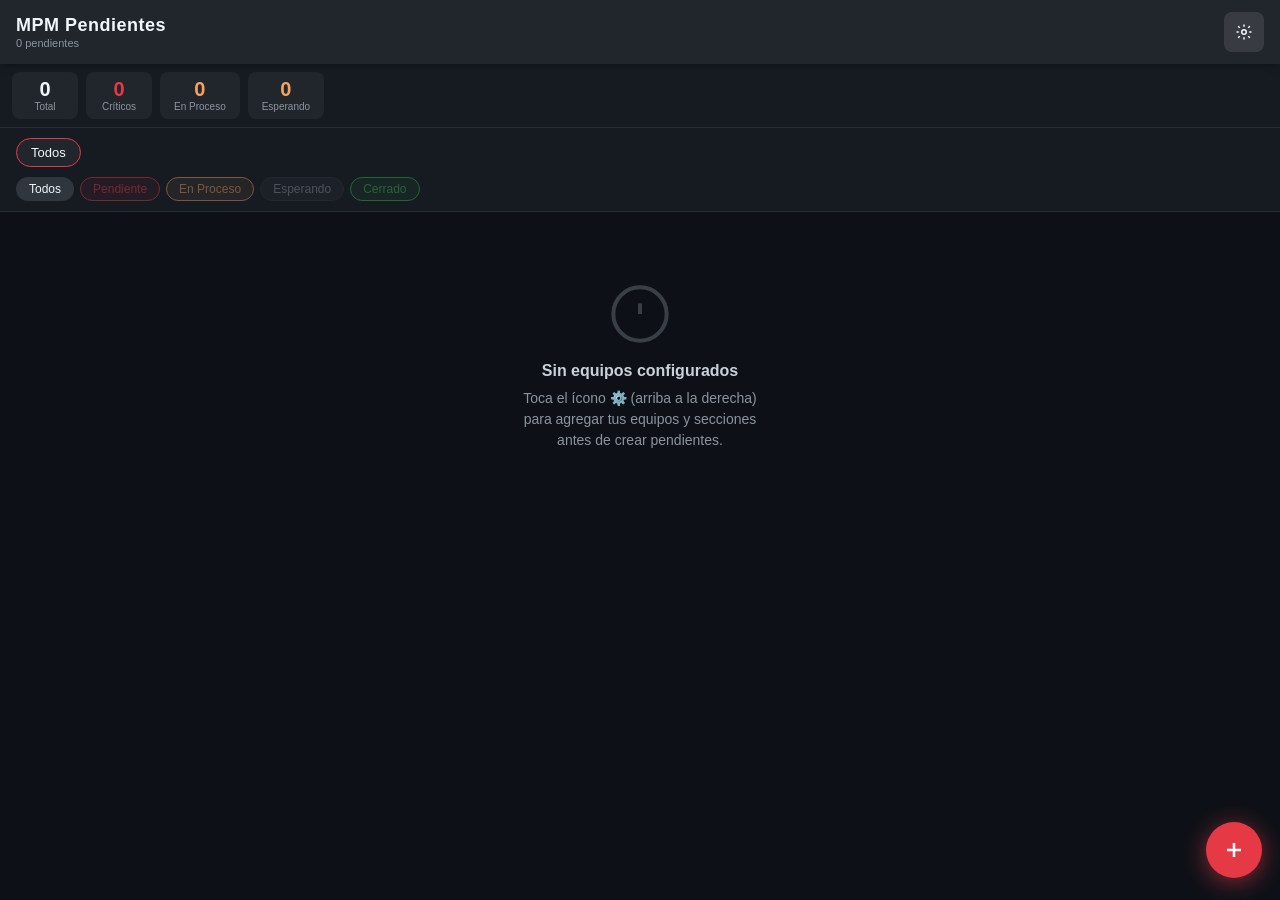
==== index.html @ 2046305e "Add files via upload" ====
<!DOCTYPE html>
<html lang="es">
<head>
<meta charset="UTF-8">
<meta name="viewport" content="width=device-width, initial-scale=1.0, viewport-fit=cover">
<meta name="theme-color" content="#E63946">
<meta name="apple-mobile-web-app-capable" content="yes">
<meta name="apple-mobile-web-app-status-bar-style" content="black-translucent">
<meta name="apple-mobile-web-app-title" content="MPM">
<title>MPM — Pendientes</title>
<link rel="manifest" href="manifest.json">
<link rel="apple-touch-icon" href="icon-192.svg">
<style>
*,*::before,*::after{box-sizing:border-box;margin:0;padding:0}
:root{
  --bg:#0D1117;--surf:#161B22;--surf2:#21262D;
  --navy:#21262D;--navy2:#30363D;
  --red:#E63946;--red2:#FF6B6B;
  --text:#F0F6FC;--text2:#C9D1D9;--muted:#8B949E;
  --border:rgba(255,255,255,.08);--shadow:0 4px 20px rgba(0,0,0,.6);
  --c-crit:#E63946;--c-med:#F4A261;--c-bajo:#00B4D8;
  --s-pend:#E63946;--s-proc:#F4A261;--s-esp:#8B949E;--s-cerr:#3FB950;
  --r:12px;--rs:8px;--tr:.2s ease;
  --sab:env(safe-area-inset-bottom,0px);
  --sat:env(safe-area-inset-top,0px);
}
html,body{height:100%;font-family:-apple-system,BlinkMacSystemFont,'Segoe UI',sans-serif;background:var(--bg);color:var(--text);overflow:hidden}
#app{height:100vh;height:100dvh;display:flex;flex-direction:column;overflow:hidden}

/* HEADER */
.hdr{background:var(--navy);padding:12px 16px;padding-top:calc(12px + var(--sat));display:flex;align-items:center;gap:12px;z-index:10;box-shadow:0 2px 8px rgba(0,0,0,.3)}
.hdr-title{flex:1;min-width:0}
.hdr-title h1{font-size:18px;font-weight:700;letter-spacing:.5px}
.hdr-title .sub{font-size:11px;color:var(--muted);margin-top:1px;white-space:nowrap;overflow:hidden;text-overflow:ellipsis}
.ibtn{width:40px;height:40px;border:none;background:rgba(255,255,255,.1);color:var(--text);border-radius:var(--rs);display:flex;align-items:center;justify-content:center;cursor:pointer;transition:background var(--tr);flex-shrink:0}
.ibtn:active{background:rgba(255,255,255,.2)}

/* STATS */
.stats{display:flex;gap:8px;padding:8px 12px;overflow-x:auto;scrollbar-width:none;background:var(--surf);border-bottom:1px solid var(--border)}
.stats::-webkit-scrollbar{display:none}
.stat{flex-shrink:0;background:var(--surf2);border-radius:var(--rs);padding:7px 14px;text-align:center;min-width:66px}
.stat-n{font-size:20px;font-weight:700;line-height:1}
.stat-l{font-size:10px;color:var(--muted);margin-top:2px;white-space:nowrap}
.stat.crit .stat-n{color:var(--c-crit)}
.stat.proc .stat-n{color:var(--s-proc)}
.stat.med .stat-n{color:var(--c-med)}
.stat.venc .stat-n{color:var(--red2)}

/* FILTERS */
.fbar{background:var(--surf);border-bottom:1px solid var(--border)}
.fscroll{display:flex;gap:8px;padding:10px 16px;overflow-x:auto;scrollbar-width:none;-webkit-overflow-scrolling:touch}
.fscroll::-webkit-scrollbar{display:none}
.chip{flex-shrink:0;padding:6px 14px;border-radius:20px;font-size:13px;font-weight:500;border:1.5px solid var(--border);background:transparent;color:var(--text2);cursor:pointer;transition:all var(--tr);white-space:nowrap}
.chip.on{background:var(--navy);border-color:var(--red);color:var(--text)}
.sfilters{display:flex;padding:0 16px 10px;gap:6px;overflow-x:auto;scrollbar-width:none}
.sfilters::-webkit-scrollbar{display:none}
.schip{flex-shrink:0;padding:4px 12px;border-radius:20px;font-size:12px;font-weight:500;cursor:pointer;border:1.5px solid transparent;opacity:.45;transition:opacity var(--tr)}
.schip.on{opacity:1}
.schip[data-v="todos"]{background:var(--navy2);color:var(--text);border-color:transparent}
.schip[data-v="pendiente"]{background:rgba(230,57,70,.15);color:#E63946;border-color:#E63946}
.schip[data-v="en_proceso"]{background:rgba(244,162,97,.15);color:#F4A261;border-color:#F4A261}
.schip[data-v="esperando"]{background:rgba(139,148,158,.12);color:#8B949E;border-color:#30363D}
.schip[data-v="cerrado"]{background:rgba(63,185,80,.15);color:#3FB950;border-color:#3FB950}

/* CONTENT */
.content{flex:1;overflow-y:auto;-webkit-overflow-scrolling:touch;padding:10px 0 80px}
.empty{display:flex;flex-direction:column;align-items:center;justify-content:center;padding:60px 32px;text-align:center;color:var(--muted)}
.empty svg{margin-bottom:16px;opacity:.35}
.empty h3{font-size:16px;margin-bottom:8px;color:var(--text2)}
.empty p{font-size:14px;line-height:1.5}

/* GROUPS */
.eq-grp{margin:0 10px 10px}
.eq-hdr{display:flex;align-items:center;gap:10px;padding:10px 14px;background:var(--navy);border-radius:var(--r) var(--r) 0 0;cursor:pointer;user-select:none}
.eq-hdr h2{flex:1;font-size:13px;font-weight:700;letter-spacing:1px;text-transform:uppercase}
.eq-badge{background:var(--red);color:#fff;font-size:11px;font-weight:700;padding:2px 8px;border-radius:20px;min-width:22px;text-align:center}
.chevron{transition:transform var(--tr);color:var(--muted);flex-shrink:0}
.eq-grp.col .chevron{transform:rotate(-90deg)}
.eq-grp.col .sec-grp{display:none}

.sec-grp{border-left:3px solid var(--red)}
.sec-hdr{display:flex;align-items:center;gap:8px;padding:7px 14px;background:var(--surf2);font-size:12px;font-weight:600;color:var(--text2);letter-spacing:.5px;border-bottom:1px solid var(--border)}
.sec-cnt{background:rgba(255,255,255,.1);border-radius:10px;padding:1px 7px;font-size:11px;margin-left:auto}

/* CARDS */
.pcard{display:flex;align-items:stretch;background:var(--surf);border-bottom:1px solid var(--border);cursor:pointer;transition:background var(--tr);min-height:68px}
.pcard:last-child{border-radius:0 0 var(--r) var(--r);border-bottom:none}
.pcard:active{background:var(--surf2)}
.pbar{width:4px;flex-shrink:0}
.pbar.critico{background:var(--c-crit)}
.pbar.medio{background:var(--c-med)}
.pbar.bajo{background:var(--c-bajo)}
.cbody{flex:1;padding:11px 14px;min-width:0}
.ctop{display:flex;align-items:flex-start;gap:8px;margin-bottom:5px}
.cdesc{flex:1;font-size:14px;font-weight:500;line-height:1.3;color:var(--text)}
.cdesc.done{text-decoration:line-through;opacity:.45}
.sdot{width:8px;height:8px;border-radius:50%;flex-shrink:0;margin-top:4px}
.sdot.pendiente{background:var(--s-pend)}
.sdot.en_proceso{background:var(--s-proc)}
.sdot.esperando{background:var(--s-esp)}
.sdot.cerrado{background:var(--s-cerr)}
.cmeta{display:flex;align-items:center;gap:10px;flex-wrap:wrap}
.mi{display:flex;align-items:center;gap:3px;font-size:11px;color:var(--muted)}
.pbadge{font-size:10px;font-weight:700;padding:2px 7px;border-radius:4px;text-transform:uppercase;letter-spacing:.5px}
.pbadge.critico{background:#E63946;color:#F0F6FC}
.pbadge.medio{background:#F4A261;color:#161B22}
.pbadge.bajo{background:#00B4D8;color:#161B22}
.ov{color:var(--c-crit)!important;font-weight:600}

/* FAB */
.fab{position:fixed;bottom:calc(22px + var(--sab));right:18px;width:56px;height:56px;border-radius:50%;background:#E63946;color:#fff;border:none;display:flex;align-items:center;justify-content:center;cursor:pointer;box-shadow:0 4px 24px rgba(230,57,70,.6);transition:transform var(--tr);z-index:20}
.fab:active{transform:scale(.9)}

/* OVERLAYS */
.ov-wrap{position:fixed;inset:0;z-index:100;pointer-events:none;opacity:0;transition:opacity var(--tr)}
.ov-wrap.open{pointer-events:auto;opacity:1}
.ov-bg{position:absolute;inset:0;background:rgba(0,0,0,.6);backdrop-filter:blur(2px)}

/* BOTTOM SHEET */
.bsheet{position:absolute;bottom:0;left:0;right:0;background:var(--surf);border-radius:var(--r) var(--r) 0 0;max-height:93vh;display:flex;flex-direction:column;transform:translateY(100%);transition:transform .3s cubic-bezier(.34,1.2,.64,1)}
.ov-wrap.open .bsheet{transform:translateY(0)}
.shandle{width:36px;height:4px;background:rgba(255,255,255,.18);border-radius:2px;margin:10px auto 4px;flex-shrink:0}
.shdr{display:flex;align-items:center;padding:10px 16px;border-bottom:1px solid var(--border);flex-shrink:0}
.stitle{flex:1;font-size:16px;font-weight:700}
.sbody{flex:1;overflow-y:auto;padding:16px;padding-bottom:calc(16px + var(--sab))}

/* FULL-SCREEN PANEL */
.fspanel{position:absolute;inset:0;background:var(--bg);transform:translateX(100%);transition:transform .3s ease;display:flex;flex-direction:column;overflow:hidden}
.ov-wrap.open .fspanel{transform:translateX(0)}
.phdr{background:var(--navy);padding:12px 16px;padding-top:calc(12px + var(--sat));display:flex;align-items:center;gap:12px;flex-shrink:0}
.phdr-title{flex:1;font-size:16px;font-weight:700}
.pcontent{flex:1;overflow-y:auto;-webkit-overflow-scrolling:touch;padding:16px;padding-bottom:calc(24px + var(--sab))}

/* FORM */
.fg{margin-bottom:16px}
label{display:block;font-size:11px;font-weight:700;color:var(--muted);text-transform:uppercase;letter-spacing:.6px;margin-bottom:6px}
input[type=text],input[type=date],textarea,select{width:100%;background:var(--surf2);border:1.5px solid var(--border);color:var(--text);padding:12px 14px;border-radius:var(--rs);font-size:15px;font-family:inherit;transition:border-color var(--tr);-webkit-appearance:none;appearance:none}
input:focus,textarea:focus,select:focus{outline:none;border-color:var(--red)}
textarea{resize:none;min-height:76px;line-height:1.5}
select option{background:var(--surf2)}
input[type=date]::-webkit-calendar-picker-indicator{filter:invert(1);opacity:.4}
.selrow{display:flex;gap:7px;flex-wrap:wrap}
.sopt{flex:1;min-width:70px;padding:9px 4px;text-align:center;border-radius:var(--rs);font-size:11px;font-weight:700;cursor:pointer;border:1.5px solid var(--border);transition:all var(--tr);background:transparent;color:var(--muted);text-transform:uppercase;letter-spacing:.3px}
.sopt.on[data-v="critico"]{background:rgba(230,57,70,.2);border-color:#E63946;color:#E63946}
.sopt.on[data-v="medio"]{background:rgba(244,162,97,.2);border-color:#F4A261;color:#F4A261}
.sopt.on[data-v="bajo"]{background:rgba(0,180,216,.2);border-color:#00B4D8;color:#00B4D8}
.sopt.on[data-v="pendiente"]{background:rgba(230,57,70,.2);border-color:#E63946;color:#E63946}
.sopt.on[data-v="en_proceso"]{background:rgba(244,162,97,.2);border-color:#F4A261;color:#F4A261}
.sopt.on[data-v="esperando"]{background:rgba(139,148,158,.15);border-color:#8B949E;color:#8B949E}
.sopt.on[data-v="cerrado"]{background:rgba(63,185,80,.2);border-color:#3FB950;color:#3FB950}
.btn{display:block;width:100%;padding:14px;border-radius:var(--rs);border:none;font-size:15px;font-weight:700;cursor:pointer;transition:opacity var(--tr);font-family:inherit}
.btn:active{opacity:.8}
.btn-p{background:var(--red);color:#fff;margin-top:4px}
.btn-s{background:var(--surf2);color:var(--text2);margin-top:8px}
.btn-d{background:rgba(230,57,70,.15);color:#E63946;margin-top:8px;border:1px solid rgba(230,57,70,.3)}
.divider{height:1px;background:var(--border);margin:16px 0}
/* COMBO */
.combo-wrap{position:relative}
.combo-drop{position:absolute;top:calc(100% - 2px);left:0;right:0;background:var(--surf2);border:1.5px solid var(--red);border-top:none;border-radius:0 0 var(--rs) var(--rs);max-height:200px;overflow-y:auto;z-index:300;display:none;box-shadow:0 8px 24px rgba(0,0,0,.5)}
.combo-drop.open{display:block}
.citem{padding:13px 14px;font-size:14px;cursor:pointer;border-bottom:1px solid var(--border);color:var(--text);display:flex;align-items:center;gap:8px}
.citem:last-child{border-bottom:none}
.citem.sel{background:rgba(230,57,70,.12)}
.citem.new-item{color:var(--red);font-weight:600}
.citem:active{background:var(--navy2)}
input.drop-open{border-radius:var(--rs) var(--rs) 0 0!important;border-color:var(--red)!important;border-bottom-color:transparent!important}

/* DETAIL */
.dtitle{font-size:18px;font-weight:700;line-height:1.3;margin-bottom:12px}
.dbadges{display:flex;flex-wrap:wrap;gap:8px;margin-bottom:20px}
.badge{padding:5px 13px;border-radius:20px;font-size:12px;font-weight:600}
.dsec{margin-bottom:20px}
.dsec h3{font-size:11px;font-weight:700;color:var(--muted);text-transform:uppercase;letter-spacing:1px;margin-bottom:8px;padding-bottom:6px;border-bottom:1px solid var(--border)}
.drow{display:flex;align-items:flex-start;gap:12px;padding:8px 0;border-bottom:1px solid var(--border)}
.drow:last-child{border-bottom:none}
.drl{font-size:12px;color:var(--muted);width:90px;flex-shrink:0;padding-top:1px}
.drv{font-size:14px;color:var(--text);flex:1}
.notes{font-size:14px;color:var(--text2);line-height:1.6;background:var(--surf2);padding:12px;border-radius:var(--rs);white-space:pre-wrap;word-break:break-word}
.dbtn-row{display:flex;gap:8px;margin-top:8px}
.dbtn-row .btn{margin:0}

/* SETTINGS */
.ssec{margin-bottom:24px}
.ssec h3{font-size:11px;font-weight:700;color:var(--muted);text-transform:uppercase;letter-spacing:1px;margin-bottom:10px}
.eitem{display:flex;align-items:center;gap:10px;padding:10px 12px;background:var(--surf);border-radius:var(--rs);margin-bottom:6px}
.eitem-name{flex:1;font-size:14px}
.eitem-cnt{font-size:11px;color:var(--muted)}
.xbtn{width:28px;height:28px;border:none;border-radius:6px;display:flex;align-items:center;justify-content:center;cursor:pointer;background:rgba(255,255,255,.07);color:var(--text2);flex-shrink:0}
.xbtn.del{background:rgba(230,57,70,.15);color:#E63946}
.xbtn:active{opacity:.7}
.sec-list{margin-left:14px;padding-left:12px;border-left:2px solid var(--border);margin-top:4px;margin-bottom:8px}
.iadd{display:flex;gap:8px;margin-top:6px}
.iadd input{flex:1;padding:9px 12px;font-size:14px;border-radius:var(--rs);background:var(--surf2);border:1.5px solid var(--border);color:var(--text);font-family:inherit}
.iadd input:focus{outline:none;border-color:var(--red)}
.iadd button{padding:9px 14px;background:var(--red);color:#fff;border:none;border-radius:var(--rs);font-size:14px;font-weight:700;cursor:pointer;white-space:nowrap;font-family:inherit}
.iadd button:active{opacity:.8}
.eq-block{background:var(--surf);border-radius:var(--rs);padding:12px;margin-bottom:8px}
.eq-block-hdr{display:flex;align-items:center;gap:8px}
.eq-block-name{flex:1;font-size:15px;font-weight:700}

/* TOAST */
.toast{position:fixed;bottom:calc(78px + var(--sab));left:50%;transform:translateX(-50%) translateY(12px);background:var(--navy2);color:var(--text);padding:10px 20px;border-radius:20px;font-size:13px;font-weight:500;box-shadow:var(--shadow);opacity:0;transition:all .25s ease;pointer-events:none;white-space:nowrap;z-index:999}
.toast.show{opacity:1;transform:translateX(-50%) translateY(0)}
</style>
</head>
<body>
<div id="app">
  <div class="hdr">
    <div class="hdr-title">
      <h1>MPM Pendientes</h1>
      <div class="sub" id="subtitle">Cargando...</div>
    </div>
    <button class="ibtn" id="btn-settings" title="Equipos y secciones">
      <svg width="18" height="18" viewBox="0 0 24 24" fill="none" stroke="currentColor" stroke-width="2"><circle cx="12" cy="12" r="3"/><path d="M12 2v3M12 19v3M4.22 4.22l2.12 2.12M17.66 17.66l2.12 2.12M2 12h3M19 12h3M4.22 19.78l2.12-2.12M17.66 6.34l2.12-2.12"/></svg>
    </button>
  </div>

  <div class="stats" id="stats"></div>

  <div class="fbar">
    <div class="fscroll" id="eq-filters"></div>
    <div class="sfilters" id="st-filters"></div>
  </div>

  <div class="content" id="content"></div>

  <button class="fab" id="btn-add">
    <svg width="24" height="24" viewBox="0 0 24 24" fill="none" stroke="currentColor" stroke-width="2.5"><line x1="12" y1="5" x2="12" y2="19"/><line x1="5" y1="12" x2="19" y2="12"/></svg>
  </button>
</div>

<!-- FORM OVERLAY -->
<div class="ov-wrap" id="form-ov">
  <div class="ov-bg" id="form-bg"></div>
  <div class="bsheet">
    <div class="shandle"></div>
    <div class="shdr">
      <span class="stitle" id="form-title">Nuevo Pendiente</span>
      <button class="ibtn" id="form-close">
        <svg width="18" height="18" viewBox="0 0 24 24" fill="none" stroke="currentColor" stroke-width="2"><line x1="18" y1="6" x2="6" y2="18"/><line x1="6" y1="6" x2="18" y2="18"/></svg>
      </button>
    </div>
    <div class="sbody">
      <form id="pform" autocomplete="off">
        <div class="fg">
          <label>Descripción *</label>
          <textarea id="f-desc" rows="3" placeholder="Describe el pendiente de mantenimiento..." required></textarea>
        </div>
        <div class="fg">
          <label>Equipo *</label>
          <div class="combo-wrap">
            <input type="text" id="f-eq" placeholder="Escribe o selecciona equipo..." autocomplete="off">
            <div class="combo-drop" id="drop-eq"></div>
          </div>
        </div>
        <div class="fg">
          <label>Sección / Módulo</label>
          <div class="combo-wrap">
            <input type="text" id="f-sec" placeholder="Escribe o selecciona sección...">
            <div class="combo-drop" id="drop-sec"></div>
          </div>
        </div>
        <div class="fg">
          <label>Prioridad</label>
          <div class="selrow" id="sel-prio">
            <div class="sopt on" data-f="prio" data-v="critico">⛔ Crítico</div>
            <div class="sopt" data-f="prio" data-v="medio">⚠️ Medio</div>
            <div class="sopt" data-f="prio" data-v="bajo">✅ Bajo</div>
          </div>
        </div>
        <div class="fg">
          <label>Estatus</label>
          <div class="selrow" id="sel-est">
            <div class="sopt on" data-f="est" data-v="pendiente">Pendiente</div>
            <div class="sopt" data-f="est" data-v="en_proceso">En Proceso</div>
            <div class="sopt" data-f="est" data-v="esperando">Esperando</div>
            <div class="sopt" data-f="est" data-v="cerrado">Cerrado</div>
          </div>
        </div>
        <div class="fg">
          <label>Fecha Límite</label>
          <input type="date" id="f-fecha">
        </div>
        <div class="fg">
          <label>Responsable</label>
          <input type="text" id="f-resp" placeholder="Nombre del técnico o supervisor">
        </div>
        <div class="fg">
          <label>Notas</label>
          <textarea id="f-notas" rows="3" placeholder="Observaciones, materiales, referencias..."></textarea>
        </div>
        <button type="submit" class="btn btn-p" id="form-submit">Guardar</button>
        <button type="button" class="btn btn-s" id="form-cancel">Cancelar</button>
        <button type="button" class="btn btn-d" id="form-del" style="display:none">Eliminar pendiente</button>
      </form>
    </div>
  </div>
</div>

<!-- DETAIL OVERLAY -->
<div class="ov-wrap" id="det-ov">
  <div class="fspanel">
    <div class="phdr">
      <button class="ibtn" id="det-back">
        <svg width="18" height="18" viewBox="0 0 24 24" fill="none" stroke="currentColor" stroke-width="2"><polyline points="15 18 9 12 15 6"/></svg>
      </button>
      <span class="phdr-title">Detalle</span>
      <button class="ibtn" id="det-edit">
        <svg width="18" height="18" viewBox="0 0 24 24" fill="none" stroke="currentColor" stroke-width="2"><path d="M11 4H4a2 2 0 0 0-2 2v14a2 2 0 0 0 2 2h14a2 2 0 0 0 2-2v-7"/><path d="M18.5 2.5a2.121 2.121 0 0 1 3 3L12 15l-4 1 1-4 9.5-9.5z"/></svg>
      </button>
    </div>
    <div class="pcontent" id="det-content"></div>
  </div>
</div>

<!-- SETTINGS OVERLAY -->
<div class="ov-wrap" id="set-ov">
  <div class="fspanel">
    <div class="phdr">
      <button class="ibtn" id="set-back">
        <svg width="18" height="18" viewBox="0 0 24 24" fill="none" stroke="currentColor" stroke-width="2"><polyline points="15 18 9 12 15 6"/></svg>
      </button>
      <span class="phdr-title">Equipos y Secciones</span>
    </div>
    <div class="pcontent" id="set-content"></div>
  </div>
</div>

<div class="toast" id="toast"></div>

<script>
// ── DATA ────────────────────────────────────────────────────
const DEF_EQ = [];
const DEF_SEC = {};
const PLABS = {critico:'⛔ Crítico',medio:'⚠️ Medio',bajo:'✅ Bajo'};
const SLABS = {pendiente:'Pendiente',en_proceso:'En Proceso',esperando:'Esperando',cerrado:'Cerrado'};
const SBADGE = {
  pendiente: {bg:'#E63946', color:'#F0F6FC'},
  en_proceso:{bg:'#F4A261', color:'#161B22'},
  esperando: {bg:'#30363D', color:'#8B949E'},
  cerrado:   {bg:'#3FB950', color:'#161B22'}
};

let S = { pendientes:[], equipos:[], secciones:{}, fEq:'todos', fSt:'todos', editId:null, detId:null };

function load() {
  try {
    const p=localStorage.getItem('mpm_p'), e=localStorage.getItem('mpm_e'), s=localStorage.getItem('mpm_s');
    S.pendientes = p ? JSON.parse(p) : [];
    S.equipos = e ? JSON.parse(e) : [...DEF_EQ];
    S.secciones = s ? JSON.parse(s) : JSON.parse(JSON.stringify(DEF_SEC));
  } catch(_) {
    S.pendientes=[]; S.equipos=[...DEF_EQ]; S.secciones=JSON.parse(JSON.stringify(DEF_SEC));
  }
}
function save() {
  localStorage.setItem('mpm_p',JSON.stringify(S.pendientes));
  localStorage.setItem('mpm_e',JSON.stringify(S.equipos));
  localStorage.setItem('mpm_s',JSON.stringify(S.secciones));
}
function uid() { return Date.now().toString(36)+Math.random().toString(36).slice(2,9); }
function esc(s) { return s==null?'':String(s).replace(/&/g,'&amp;').replace(/</g,'&lt;').replace(/>/g,'&gt;').replace(/"/g,'&quot;'); }
function today() { return new Date().toISOString().split('T')[0]; }
function fmtDate(d) {
  if(!d) return '—';
  const [y,m,day]=d.split('-');
  return `${+day} ${['Ene','Feb','Mar','Abr','May','Jun','Jul','Ago','Sep','Oct','Nov','Dic'][+m-1]} ${y}`;
}
function overdue(fl,st) { return fl && st!=='cerrado' && new Date(fl+'T00:00:00')<new Date(new Date().toDateString()); }
function toast(msg,ms=2200) {
  const t=document.getElementById('toast');
  t.textContent=msg; t.classList.add('show');
  setTimeout(()=>t.classList.remove('show'),ms);
}

// ── RENDER ────────────────────────────────────────────────
function getFiltered() {
  return S.pendientes.filter(p=>{
    const eq = S.fEq==='todos' || p.equipo===S.fEq;
    const st = S.fSt==='todos' || p.estatus===S.fSt;
    return eq && st;
  });
}

function renderStats() {
  const all = S.pendientes;
  const vis = getFiltered();
  const crit = vis.filter(p=>p.prioridad==='critico'&&p.estatus!=='cerrado').length;
  const proc = vis.filter(p=>p.estatus==='en_proceso').length;
  const esp  = vis.filter(p=>p.estatus==='esperando').length;
  const venc = vis.filter(p=>overdue(p.fechaLimite,p.estatus)).length;
  document.getElementById('subtitle').textContent =
    `${vis.length} pendiente${vis.length!==1?'s':''}${S.fEq!=='todos'?' · '+S.fEq:''}`;
  document.getElementById('stats').innerHTML =
    `<div class="stat"><div class="stat-n">${all.length}</div><div class="stat-l">Total</div></div>`+
    `<div class="stat crit"><div class="stat-n">${crit}</div><div class="stat-l">Críticos</div></div>`+
    `<div class="stat proc"><div class="stat-n">${proc}</div><div class="stat-l">En Proceso</div></div>`+
    `<div class="stat med"><div class="stat-n">${esp}</div><div class="stat-l">Esperando</div></div>`+
    (venc?`<div class="stat venc"><div class="stat-n">${venc}</div><div class="stat-l">Vencidos</div></div>`:'');
}

function renderFilters() {
  const eqs = ['todos',...S.equipos];
  document.getElementById('eq-filters').innerHTML = eqs.map(e=>
    `<div class="chip ${S.fEq===e?'on':''}" data-eq="${esc(e)}">${e==='todos'?'Todos':esc(e)}</div>`
  ).join('');
  document.getElementById('st-filters').innerHTML =
    ['todos','pendiente','en_proceso','esperando','cerrado'].map(v=>
      `<div class="schip ${S.fSt===v?'on':''}" data-v="${v}">${SLABS[v]||'Todos'}</div>`
    ).join('');
  document.getElementById('eq-filters').querySelectorAll('.chip').forEach(c=>{
    c.addEventListener('click',()=>{ S.fEq=c.dataset.eq; renderAll(); });
  });
  document.getElementById('st-filters').querySelectorAll('.schip').forEach(c=>{
    c.addEventListener('click',()=>{ S.fSt=c.dataset.v; renderAll(); });
  });
}

function renderList() {
  const el = document.getElementById('content');
  const items = getFiltered();
  if(!items.length) {
    const noEq = S.equipos.length === 0;
    el.innerHTML = noEq
      ? `<div class="empty"><svg width="64" height="64" viewBox="0 0 24 24" fill="none" stroke="currentColor" stroke-width="1.5"><circle cx="12" cy="12" r="10"/><line x1="12" y1="8" x2="12" y2="12"/><line x1="12" y1="16" x2="12.01" y2="16"/></svg><h3>Sin equipos configurados</h3><p>Toca el ícono ⚙️ (arriba a la derecha)<br>para agregar tus equipos y secciones<br>antes de crear pendientes.</p></div>`
      : `<div class="empty"><svg width="64" height="64" viewBox="0 0 24 24" fill="none" stroke="currentColor" stroke-width="1.5"><path d="M9 5H7a2 2 0 0 0-2 2v12a2 2 0 0 0 2 2h10a2 2 0 0 0 2-2V7a2 2 0 0 0-2-2h-2"/><rect x="9" y="3" width="6" height="4" rx="2"/><line x1="9" y1="12" x2="15" y2="12"/><line x1="9" y1="16" x2="13" y2="16"/></svg><h3>Sin pendientes</h3><p>Usa el botón + para agregar<br>un nuevo pendiente de mantenimiento.</p></div>`;
    return;
  }
  const PO={critico:0,medio:1,bajo:2}, SO={pendiente:0,en_proceso:1,esperando:2,cerrado:3};
  const byEq={};
  items.forEach(p=>{
    const eq=p.equipo||'Sin Equipo', sec=p.seccion||'General';
    if(!byEq[eq]) byEq[eq]={};
    if(!byEq[eq][sec]) byEq[eq][sec]=[];
    byEq[eq][sec].push(p);
  });
  let html='';
  Object.entries(byEq).forEach(([eq,secs])=>{
    const tot=Object.values(secs).flat().length;
    const hasCrit=Object.values(secs).flat().some(p=>p.prioridad==='critico'&&p.estatus!=='cerrado');
    html+=`<div class="eq-grp" data-eq="${esc(eq)}">`;
    html+=`<div class="eq-hdr"><svg class="chevron" width="16" height="16" viewBox="0 0 24 24" fill="none" stroke="currentColor" stroke-width="2"><polyline points="6 9 12 15 18 9"/></svg><h2>${esc(eq)}</h2>${hasCrit?'<svg width="13" height="13" viewBox="0 0 24 24" fill="none" stroke="#E63946" stroke-width="2.5"><circle cx="12" cy="12" r="10"/><line x1="12" y1="8" x2="12" y2="12"/><line x1="12" y1="16" x2="12.01" y2="16"/></svg>':''}<span class="eq-badge">${tot}</span></div>`;
    Object.entries(secs).forEach(([sec,ps])=>{
      const sorted=[...ps].sort((a,b)=>{ const d=PO[a.prioridad]-PO[b.prioridad]; return d||SO[a.estatus]-SO[b.estatus]; });
      html+=`<div class="sec-grp"><div class="sec-hdr"><svg width="11" height="11" viewBox="0 0 24 24" fill="none" stroke="currentColor" stroke-width="2"><rect x="3" y="3" width="7" height="7"/><rect x="14" y="3" width="7" height="7"/><rect x="3" y="14" width="7" height="7"/><rect x="14" y="14" width="7" height="7"/></svg>${esc(sec)}<span class="sec-cnt">${sorted.length}</span></div>`;
      sorted.forEach(p=>{
        const od=overdue(p.fechaLimite,p.estatus);
        html+=`<div class="pcard" data-id="${p.id}"><div class="pbar ${p.prioridad}"></div><div class="cbody"><div class="ctop"><div class="cdesc ${p.estatus==='cerrado'?'done':''}">${esc(p.descripcion)}</div><div class="sdot ${p.estatus}"></div></div><div class="cmeta"><span class="pbadge ${p.prioridad}">${PLABS[p.prioridad]}</span>${p.fechaLimite?`<span class="mi ${od?'ov':''}"><svg width="11" height="11" viewBox="0 0 24 24" fill="none" stroke="currentColor" stroke-width="2"><rect x="3" y="4" width="18" height="18" rx="2"/><line x1="16" y1="2" x2="16" y2="6"/><line x1="8" y1="2" x2="8" y2="6"/><line x1="3" y1="10" x2="21" y2="10"/></svg>${od?'⚠ ':''}${fmtDate(p.fechaLimite)}</span>`:''} ${p.responsable?`<span class="mi"><svg width="11" height="11" viewBox="0 0 24 24" fill="none" stroke="currentColor" stroke-width="2"><path d="M20 21v-2a4 4 0 0 0-4-4H8a4 4 0 0 0-4 4v2"/><circle cx="12" cy="7" r="4"/></svg>${esc(p.responsable)}</span>`:''}</div></div></div>`;
      });
      html+='</div>';
    });
    html+='</div>';
  });
  el.innerHTML=html;
  el.querySelectorAll('.eq-hdr').forEach(h=>h.addEventListener('click',()=>h.closest('.eq-grp').classList.toggle('col')));
  el.querySelectorAll('.pcard').forEach(c=>c.addEventListener('click',()=>openDetail(c.dataset.id)));
}

function renderAll() { renderStats(); renderFilters(); renderList(); }

// ── DETAIL ──────────────────────────────────────────────
function openDetail(id) {
  const p=S.pendientes.find(x=>x.id===id); if(!p) return;
  S.detId=id;
  const od=overdue(p.fechaLimite,p.estatus);
  document.getElementById('det-content').innerHTML=`
    <div class="dtitle">${esc(p.descripcion)}</div>
    <div class="dbadges">
      <span class="badge pbadge ${p.prioridad}" style="font-size:13px;padding:6px 14px">${PLABS[p.prioridad]}</span>
      <span class="badge" style="background:${(SBADGE[p.estatus]||SBADGE.pendiente).bg};color:${(SBADGE[p.estatus]||SBADGE.pendiente).color};font-size:13px;padding:5px 13px">${SLABS[p.estatus]}</span>
      ${od?'<span class="badge" style="background:#E63946;color:#F0F6FC;font-size:13px;padding:6px 14px">⚠ Vencido</span>':''}
    </div>
    <div class="dsec"><h3>Información</h3>
      <div class="drow"><span class="drl">Equipo</span><span class="drv">${esc(p.equipo)||'—'}</span></div>
      <div class="drow"><span class="drl">Sección</span><span class="drv">${esc(p.seccion)||'—'}</span></div>
      <div class="drow"><span class="drl">Responsable</span><span class="drv">${esc(p.responsable)||'—'}</span></div>
      <div class="drow"><span class="drl">Fecha límite</span><span class="drv ${od?'ov':''}">${p.fechaLimite?(od?'⚠ ':'')+fmtDate(p.fechaLimite):'—'}</span></div>
      <div class="drow"><span class="drl">Creado</span><span class="drv">${fmtDate(p.fechaCreacion)}</span></div>
    </div>
    ${p.notas?`<div class="dsec"><h3>Notas</h3><div class="notes">${esc(p.notas)}</div></div>`:''}
    <div style="margin-top:24px">
      <button class="btn btn-p" onclick="openEditForm('${p.id}')">✏️ Editar Pendiente</button>
      <div class="dbtn-row">
        ${p.estatus!=='cerrado'?`<button class="btn btn-s" style="background:rgba(244,162,97,.15);color:#F4A261" onclick="qSt('${p.id}','en_proceso')">▶ En Proceso</button>`:''}
        ${p.estatus!=='cerrado'?`<button class="btn btn-s" style="background:rgba(63,185,80,.15);color:#3FB950" onclick="qSt('${p.id}','cerrado')">✓ Cerrar</button>`:''}
        ${p.estatus==='cerrado'?`<button class="btn btn-s" style="background:rgba(230,57,70,.15);color:#E63946" onclick="qSt('${p.id}','pendiente')">↩ Reabrir</button>`:''}
      </div>
    </div>`;
  document.getElementById('det-ov').classList.add('open');
}

function qSt(id,est) {
  const p=S.pendientes.find(x=>x.id===id); if(!p) return;
  p.estatus=est; p.fechaActualizacion=today(); save(); renderList(); renderStats();
  openDetail(id);
  toast(est==='cerrado'?'Pendiente cerrado ✓':'Estatus actualizado');
}

// ── COMBO ────────────────────────────────────────────────
function buildDrop(inp, drop, items, onSelect) {
  const q=inp.value.trim().toLowerCase();
  const matches=items.filter(x=>q?x.toLowerCase().includes(q):true);
  const exact=items.some(x=>x.toLowerCase()===inp.value.trim().toLowerCase());
  const typed=inp.value.trim();
  let html=matches.map(x=>`<div class="citem${x===typed?' sel':''}" data-v="${esc(x)}">${esc(x)}</div>`).join('');
  if(typed&&!exact) html+=`<div class="citem new-item" data-v="${esc(typed)}">+ Crear "${esc(typed)}"</div>`;
  drop.innerHTML=html;
  const show=!!html;
  drop.classList.toggle('open',show);
  inp.classList.toggle('drop-open',show);
  drop.querySelectorAll('.citem').forEach(item=>{
    item.addEventListener('pointerdown',e=>{
      e.preventDefault();
      inp.value=item.dataset.v;
      drop.classList.remove('open'); inp.classList.remove('drop-open');
      if(onSelect) onSelect(item.dataset.v);
    });
  });
}

function closeDrop(inp,drop){ drop.classList.remove('open'); inp.classList.remove('drop-open'); }

function initCombos() {
  const eqInp=document.getElementById('f-eq');
  const eqDrop=document.getElementById('drop-eq');
  const secInp=document.getElementById('f-sec');
  const secDrop=document.getElementById('drop-sec');
  function refreshEq(){ buildDrop(eqInp,eqDrop,S.equipos,()=>{ secInp.value=''; closeDrop(secInp,secDrop); }); }
  function refreshSec(){ buildDrop(secInp,secDrop,S.secciones[eqInp.value.trim()]||[],null); }
  eqInp.addEventListener('input',()=>{ refreshEq(); secInp.value=''; });
  eqInp.addEventListener('focus',refreshEq);
  eqInp.addEventListener('blur',()=>setTimeout(()=>closeDrop(eqInp,eqDrop),200));
  secInp.addEventListener('input',refreshSec);
  secInp.addEventListener('focus',refreshSec);
  secInp.addEventListener('blur',()=>setTimeout(()=>closeDrop(secInp,secDrop),200));
}

// ── FORM ────────────────────────────────────────────────
function setOpt(f,v){ document.querySelectorAll(`[data-f="${f}"]`).forEach(e=>e.classList.toggle('on',e.dataset.v===v)); }
function getOpt(f){ const e=document.querySelector(`[data-f="${f}"].on`); return e?e.dataset.v:''; }

function openAddForm() {
  S.editId=null;
  document.getElementById('form-title').textContent='Nuevo Pendiente';
  document.getElementById('form-submit').textContent='Guardar Pendiente';
  document.getElementById('form-del').style.display='none';
  document.getElementById('f-desc').value='';
  document.getElementById('f-fecha').value='';
  document.getElementById('f-resp').value='';
  document.getElementById('f-notas').value='';
  document.getElementById('f-eq').value = S.fEq!=='todos' ? S.fEq : '';
  document.getElementById('f-sec').value = '';
  closeDrop(document.getElementById('f-eq'), document.getElementById('drop-eq'));
  closeDrop(document.getElementById('f-sec'), document.getElementById('drop-sec'));
  setOpt('prio','critico'); setOpt('est','pendiente');
  document.getElementById('form-ov').classList.add('open');
  setTimeout(()=>document.getElementById('f-desc').focus(),350);
}

function openEditForm(id) {
  const p=S.pendientes.find(x=>x.id===id); if(!p) return;
  S.editId=id;
  document.getElementById('det-ov').classList.remove('open');
  document.getElementById('form-title').textContent='Editar Pendiente';
  document.getElementById('form-submit').textContent='Actualizar';
  document.getElementById('form-del').style.display='block';
  document.getElementById('f-desc').value=p.descripcion||'';
  document.getElementById('f-fecha').value=p.fechaLimite||'';
  document.getElementById('f-resp').value=p.responsable||'';
  document.getElementById('f-notas').value=p.notas||'';
  document.getElementById('f-eq').value=p.equipo||'';
  document.getElementById('f-sec').value=p.seccion||'';
  closeDrop(document.getElementById('f-eq'), document.getElementById('drop-eq'));
  closeDrop(document.getElementById('f-sec'), document.getElementById('drop-sec'));
  setOpt('prio',p.prioridad||'critico'); setOpt('est',p.estatus||'pendiente');
  document.getElementById('form-ov').classList.add('open');
}

function closeForm(){ document.getElementById('form-ov').classList.remove('open'); }

document.querySelectorAll('.sopt').forEach(e=>e.addEventListener('click',()=>setOpt(e.dataset.f,e.dataset.v)));

document.getElementById('pform').addEventListener('submit',e=>{
  e.preventDefault();
  const desc=document.getElementById('f-desc').value.trim();
  const equipo=document.getElementById('f-eq').value.trim();
  const seccion=document.getElementById('f-sec').value.trim();
  if(!desc){ toast('La descripción es requerida'); return; }
  if(!equipo){ toast('El equipo es requerido'); document.getElementById('f-eq').focus(); return; }
  // Auto-crear equipo si es nuevo
  if(!S.equipos.includes(equipo)){
    S.equipos.push(equipo);
    if(!S.secciones[equipo]) S.secciones[equipo]=[];
  }
  // Auto-crear sección si es nueva
  if(seccion && !(S.secciones[equipo]||[]).includes(seccion)){
    if(!S.secciones[equipo]) S.secciones[equipo]=[];
    S.secciones[equipo].push(seccion);
  }
  const d={
    descripcion:desc, equipo, seccion,
    prioridad:getOpt('prio')||'critico', estatus:getOpt('est')||'pendiente',
    fechaLimite:document.getElementById('f-fecha').value,
    responsable:document.getElementById('f-resp').value.trim(),
    notas:document.getElementById('f-notas').value.trim()
  };
  if(S.editId){
    const i=S.pendientes.findIndex(x=>x.id===S.editId);
    if(i!==-1){ S.pendientes[i]={...S.pendientes[i],...d,fechaActualizacion:today()}; toast('Pendiente actualizado ✓'); }
  } else {
    S.pendientes.unshift({id:uid(),...d,fechaCreacion:today(),fechaActualizacion:today()});
    toast('Pendiente creado ✓');
  }
  save(); closeForm(); renderAll();
});

document.getElementById('form-del').addEventListener('click',()=>{
  if(!S.editId||!confirm('¿Eliminar este pendiente?')) return;
  S.pendientes=S.pendientes.filter(x=>x.id!==S.editId);
  save(); closeForm(); renderAll(); toast('Pendiente eliminado');
});

document.getElementById('btn-add').addEventListener('click',openAddForm);
document.getElementById('form-close').addEventListener('click',closeForm);
document.getElementById('form-cancel').addEventListener('click',closeForm);
document.getElementById('form-bg').addEventListener('click',closeForm);
document.getElementById('det-back').addEventListener('click',()=>document.getElementById('det-ov').classList.remove('open'));
document.getElementById('det-edit').addEventListener('click',()=>{ if(S.detId) openEditForm(S.detId); });

// ── SETTINGS ────────────────────────────────────────────
function renderSettings() {
  let html='<div class="ssec"><h3>Equipos y Secciones</h3>';
  S.equipos.forEach(eq=>{
    const secs=S.secciones[eq]||[];
    const cnt=S.pendientes.filter(p=>p.equipo===eq).length;
    html+=`<div class="eq-block"><div class="eq-block-hdr"><span class="eq-block-name">${esc(eq)}</span><span style="font-size:11px;color:var(--muted)">${cnt} pend.</span><button class="xbtn del" data-deq="${esc(eq)}" title="Eliminar equipo"><svg width="13" height="13" viewBox="0 0 24 24" fill="none" stroke="currentColor" stroke-width="2"><polyline points="3 6 5 6 21 6"/><path d="M19 6l-1 14H6L5 6"/></svg></button></div>`;
    if(secs.length){
      html+=`<div class="sec-list">`;
      secs.forEach(s=>{
        html+=`<div class="eitem" style="padding:7px 10px;margin-bottom:4px"><span class="eitem-name" style="font-size:13px">${esc(s)}</span><button class="xbtn del" data-dsec="${esc(s)}" data-deq2="${esc(eq)}"><svg width="12" height="12" viewBox="0 0 24 24" fill="none" stroke="currentColor" stroke-width="2"><line x1="18" y1="6" x2="6" y2="18"/><line x1="6" y1="6" x2="18" y2="18"/></svg></button></div>`;
      });
      html+='</div>';
    }
    html+=`<div class="iadd"><input type="text" placeholder="Nueva sección..." data-asec="${esc(eq)}"><button data-asecbtn="${esc(eq)}">+ Sec</button></div></div>`;
  });
  html+=`<div class="iadd" style="margin-top:12px"><input type="text" id="new-eq" placeholder="Nuevo equipo..."><button id="add-eq-btn">+ Equipo</button></div></div>`;
  html+=`<div class="ssec"><h3>Exportar / Importar</h3><button class="btn btn-s" id="btn-exp" style="margin-bottom:8px">📤 Exportar JSON</button><button class="btn btn-s" id="btn-imp">📥 Importar JSON</button><input type="file" id="imp-file" accept=".json" style="display:none"></div>`;
  const el=document.getElementById('set-content');
  el.innerHTML=html;

  // events
  el.querySelectorAll('[data-deq]').forEach(b=>b.addEventListener('click',()=>{
    const eq=b.dataset.deq, c=S.pendientes.filter(p=>p.equipo===eq).length;
    if(!confirm(`¿Eliminar equipo "${eq}"?${c?` Tiene ${c} pendiente(s) que quedarán sin equipo.`:''}`)) return;
    S.equipos=S.equipos.filter(e=>e!==eq); delete S.secciones[eq];
    save(); renderSettings(); renderAll(); toast(`"${eq}" eliminado`);
  }));
  el.querySelectorAll('[data-dsec]').forEach(b=>b.addEventListener('click',()=>{
    const s=b.dataset.dsec, eq=b.dataset.deq2;
    if(!confirm(`¿Eliminar sección "${s}"?`)) return;
    S.secciones[eq]=(S.secciones[eq]||[]).filter(x=>x!==s);
    save(); renderSettings(); toast('Sección eliminada');
  }));
  el.querySelectorAll('[data-asecbtn]').forEach(b=>b.addEventListener('click',()=>{
    const eq=b.dataset.asecbtn, inp=el.querySelector(`[data-asec="${eq}"]`);
    const v=inp.value.trim(); if(!v) return;
    if(!S.secciones[eq]) S.secciones[eq]=[];
    if(S.secciones[eq].includes(v)){ toast('Esa sección ya existe'); return; }
    S.secciones[eq].push(v); save(); renderSettings(); toast(`Sección "${v}" agregada`);
  }));
  el.querySelectorAll('[data-asec]').forEach(inp=>inp.addEventListener('keypress',e=>{
    if(e.key==='Enter'){ e.preventDefault(); el.querySelector(`[data-asecbtn="${inp.dataset.asec}"]`).click(); }
  }));
  document.getElementById('add-eq-btn').addEventListener('click',()=>{
    const v=document.getElementById('new-eq').value.trim().toUpperCase(); if(!v) return;
    if(S.equipos.includes(v)){ toast('Ese equipo ya existe'); return; }
    S.equipos.push(v); if(!S.secciones[v]) S.secciones[v]=[];
    save(); renderSettings(); renderAll(); toast(`Equipo "${v}" agregado`);
  });
  document.getElementById('new-eq').addEventListener('keypress',e=>{ if(e.key==='Enter'){ e.preventDefault(); document.getElementById('add-eq-btn').click(); } });
  document.getElementById('btn-exp').addEventListener('click',()=>{
    const blob=new Blob([JSON.stringify({pendientes:S.pendientes,equipos:S.equipos,secciones:S.secciones},null,2)],{type:'application/json'});
    const a=document.createElement('a'); a.href=URL.createObjectURL(blob); a.download=`mpm-${today()}.json`; a.click();
    toast('Exportado correctamente');
  });
  document.getElementById('btn-imp').addEventListener('click',()=>document.getElementById('imp-file').click());
  document.getElementById('imp-file').addEventListener('change',e=>{
    const f=e.target.files[0]; if(!f) return;
    const r=new FileReader(); r.onload=ev=>{
      try {
        const d=JSON.parse(ev.target.result);
        if(d.pendientes) S.pendientes=d.pendientes;
        if(d.equipos) S.equipos=d.equipos;
        if(d.secciones) S.secciones=d.secciones;
        save(); renderSettings(); renderAll(); toast('Datos importados ✓');
      } catch(_){ toast('Archivo inválido'); }
    }; r.readAsText(f); e.target.value='';
  });
}

document.getElementById('btn-settings').addEventListener('click',()=>{ renderSettings(); document.getElementById('set-ov').classList.add('open'); });
document.getElementById('set-back').addEventListener('click',()=>document.getElementById('set-ov').classList.remove('open'));

// ── INIT ────────────────────────────────────────────────
load(); renderAll(); initCombos();

if('serviceWorker' in navigator) navigator.serviceWorker.register('./sw.js').catch(()=>{});
</script>
</body>
</html>
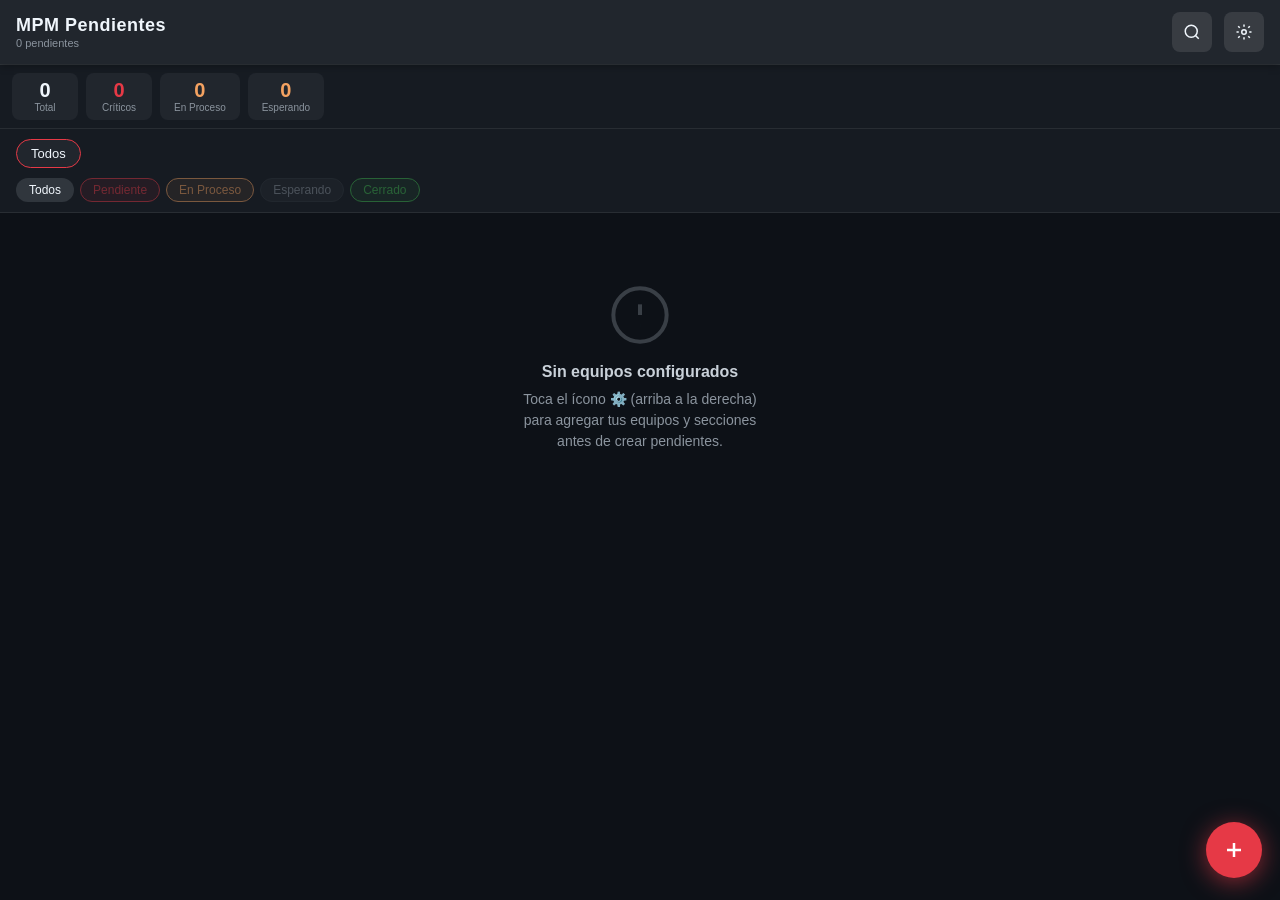
==== commit 3153738d: "Add files via upload" ====
--- a/index.html
+++ b/index.html
@@ -34,6 +34,16 @@
 .hdr-title .sub{font-size:11px;color:var(--muted);margin-top:1px;white-space:nowrap;overflow:hidden;text-overflow:ellipsis}
 .ibtn{width:40px;height:40px;border:none;background:rgba(255,255,255,.1);color:var(--text);border-radius:var(--rs);display:flex;align-items:center;justify-content:center;cursor:pointer;transition:background var(--tr);flex-shrink:0}
 .ibtn:active{background:rgba(255,255,255,.2)}
+.ibtn.active{background:rgba(230,57,70,.25);color:var(--red)}
+
+/* SEARCH BAR */
+.search-bar{background:var(--navy);border-bottom:1px solid var(--border);max-height:0;overflow:hidden;transition:max-height .25s ease}
+.search-bar.open{max-height:58px}
+.search-inner{padding:8px 12px}
+.search-inner input{width:100%;background:var(--surf2);border:1.5px solid var(--border);color:var(--text);padding:9px 14px 9px 36px;border-radius:var(--rs);font-size:15px;font-family:inherit;transition:border-color var(--tr)}
+.search-inner input:focus{outline:none;border-color:var(--red)}
+.search-wrap{position:relative}
+.search-wrap svg{position:absolute;left:10px;top:50%;transform:translateY(-50%);color:var(--muted);pointer-events:none}
 
 /* STATS */
 .stats{display:flex;gap:8px;padding:8px 12px;overflow-x:auto;scrollbar-width:none;background:var(--surf);border-bottom:1px solid var(--border)}
@@ -99,13 +109,27 @@
 .sdot.en_proceso{background:var(--s-proc)}
 .sdot.esperando{background:var(--s-esp)}
 .sdot.cerrado{background:var(--s-cerr)}
-.cmeta{display:flex;align-items:center;gap:10px;flex-wrap:wrap}
+.cmeta{display:flex;align-items:center;gap:6px;flex-wrap:wrap}
 .mi{display:flex;align-items:center;gap:3px;font-size:11px;color:var(--muted)}
 .pbadge{font-size:10px;font-weight:700;padding:2px 7px;border-radius:4px;text-transform:uppercase;letter-spacing:.5px}
 .pbadge.critico{background:#E63946;color:#F0F6FC}
 .pbadge.medio{background:#F4A261;color:#161B22}
 .pbadge.bajo{background:#00B4D8;color:#161B22}
 .ov{color:var(--c-crit)!important;font-weight:600}
+/* DAYS LABEL */
+.dl{font-size:10px;font-weight:700;padding:2px 6px;border-radius:4px;white-space:nowrap}
+.dl.ok{background:rgba(255,255,255,.06);color:var(--muted)}
+.dl.warn{background:rgba(244,162,97,.18);color:#F4A261}
+.dl.venc{background:rgba(230,57,70,.18);color:#E63946}
+/* QUICK STATUS BUTTON */
+.qs-btn{width:36px;flex-shrink:0;border:none;background:transparent;color:var(--muted);display:flex;align-items:center;justify-content:center;cursor:pointer;transition:background var(--tr);border-left:1px solid var(--border);padding:0}
+.qs-btn:active{background:var(--surf2)}
+.qs-menu{position:fixed;background:var(--surf2);border:1px solid var(--border);border-radius:var(--rs);box-shadow:0 8px 28px rgba(0,0,0,.6);z-index:500;min-width:170px;overflow:hidden;display:none}
+.qs-menu.open{display:block}
+.qs-item{padding:13px 16px;font-size:14px;font-weight:500;cursor:pointer;display:flex;align-items:center;gap:10px;border-bottom:1px solid var(--border);color:var(--text2);transition:background var(--tr)}
+.qs-item:last-child{border-bottom:none}
+.qs-item:active{background:var(--navy2)}
+.qs-dot{width:9px;height:9px;border-radius:50%;flex-shrink:0}
 
 /* FAB */
 .fab{position:fixed;bottom:calc(22px + var(--sab));right:18px;width:56px;height:56px;border-radius:50%;background:#E63946;color:#fff;border:none;display:flex;align-items:center;justify-content:center;cursor:pointer;box-shadow:0 4px 24px rgba(230,57,70,.6);transition:transform var(--tr);z-index:20}
@@ -176,6 +200,7 @@
 .drl{font-size:12px;color:var(--muted);width:90px;flex-shrink:0;padding-top:1px}
 .drv{font-size:14px;color:var(--text);flex:1}
 .notes{font-size:14px;color:var(--text2);line-height:1.6;background:var(--surf2);padding:12px;border-radius:var(--rs);white-space:pre-wrap;word-break:break-word}
+.notes.cierre{border-left:3px solid #3FB950}
 .dbtn-row{display:flex;gap:8px;margin-top:8px}
 .dbtn-row .btn{margin:0}
 
@@ -198,6 +223,20 @@
 .eq-block-hdr{display:flex;align-items:center;gap:8px}
 .eq-block-name{flex:1;font-size:15px;font-weight:700}
 
+/* CLOSE NOTE MODAL */
+.cm-wrap{position:fixed;inset:0;z-index:600;display:flex;align-items:center;justify-content:center;padding:20px;background:rgba(0,0,0,.65);backdrop-filter:blur(3px);opacity:0;pointer-events:none;transition:opacity var(--tr)}
+.cm-wrap.open{opacity:1;pointer-events:auto}
+.cm-box{background:var(--surf);border-radius:var(--r);padding:22px 20px;width:100%;max-width:380px;box-shadow:0 8px 40px rgba(0,0,0,.7)}
+.cm-box h3{font-size:16px;font-weight:700;margin-bottom:6px;color:var(--text)}
+.cm-box p{font-size:13px;color:var(--muted);margin-bottom:14px;line-height:1.4}
+.cm-box textarea{width:100%;background:var(--surf2);border:1.5px solid var(--border);color:var(--text);padding:11px 13px;border-radius:var(--rs);font-size:14px;font-family:inherit;min-height:80px;resize:none;line-height:1.5}
+.cm-box textarea:focus{outline:none;border-color:#3FB950}
+.cm-btns{display:flex;gap:8px;margin-top:14px}
+.cm-btns button{flex:1;padding:12px;border-radius:var(--rs);border:none;font-size:14px;font-weight:700;cursor:pointer;font-family:inherit}
+.cm-confirm{background:#3FB950;color:#161B22}
+.cm-skip{background:var(--surf2);color:var(--text2)}
+.cm-confirm:active,.cm-skip:active{opacity:.8}
+
 /* TOAST */
 .toast{position:fixed;bottom:calc(78px + var(--sab));left:50%;transform:translateX(-50%) translateY(12px);background:var(--navy2);color:var(--text);padding:10px 20px;border-radius:20px;font-size:13px;font-weight:500;box-shadow:var(--shadow);opacity:0;transition:all .25s ease;pointer-events:none;white-space:nowrap;z-index:999}
 .toast.show{opacity:1;transform:translateX(-50%) translateY(0)}
@@ -210,9 +249,21 @@
       <h1>MPM Pendientes</h1>
       <div class="sub" id="subtitle">Cargando...</div>
     </div>
+    <button class="ibtn" id="btn-search" title="Buscar">
+      <svg width="18" height="18" viewBox="0 0 24 24" fill="none" stroke="currentColor" stroke-width="2"><circle cx="11" cy="11" r="8"/><line x1="21" y1="21" x2="16.65" y2="16.65"/></svg>
+    </button>
     <button class="ibtn" id="btn-settings" title="Equipos y secciones">
       <svg width="18" height="18" viewBox="0 0 24 24" fill="none" stroke="currentColor" stroke-width="2"><circle cx="12" cy="12" r="3"/><path d="M12 2v3M12 19v3M4.22 4.22l2.12 2.12M17.66 17.66l2.12 2.12M2 12h3M19 12h3M4.22 19.78l2.12-2.12M17.66 6.34l2.12-2.12"/></svg>
     </button>
+  </div>
+
+  <div class="search-bar" id="search-bar">
+    <div class="search-inner">
+      <div class="search-wrap">
+        <svg width="15" height="15" viewBox="0 0 24 24" fill="none" stroke="currentColor" stroke-width="2"><circle cx="11" cy="11" r="8"/><line x1="21" y1="21" x2="16.65" y2="16.65"/></svg>
+        <input type="text" id="search-input" placeholder="Buscar descripción, equipo, sección, responsable...">
+      </div>
+    </div>
   </div>
 
   <div class="stats" id="stats"></div>
@@ -326,6 +377,27 @@
   </div>
 </div>
 
+<!-- QUICK STATUS MENU (floating) -->
+<div id="qs-menu" class="qs-menu">
+  <div class="qs-item" onclick="qsSelect('pendiente')"><span class="qs-dot" style="background:#E63946"></span>Pendiente</div>
+  <div class="qs-item" onclick="qsSelect('en_proceso')"><span class="qs-dot" style="background:#F4A261"></span>En Proceso</div>
+  <div class="qs-item" onclick="qsSelect('esperando')"><span class="qs-dot" style="background:#8B949E"></span>Esperando</div>
+  <div class="qs-item" onclick="qsSelect('cerrado')"><span class="qs-dot" style="background:#3FB950"></span>Cerrado</div>
+</div>
+
+<!-- CLOSE NOTE MODAL -->
+<div class="cm-wrap" id="close-modal">
+  <div class="cm-box">
+    <h3>✓ Cerrar pendiente</h3>
+    <p>Agrega una nota de cierre opcional (resolución, acción tomada, observaciones).</p>
+    <textarea id="close-note" placeholder="Ej: Se reemplazó rodamiento 6205 2RS. Máquina operando normal."></textarea>
+    <div class="cm-btns">
+      <button class="cm-confirm" onclick="confirmClose()">Guardar nota</button>
+      <button class="cm-skip" onclick="skipClose()">Sin nota</button>
+    </div>
+  </div>
+</div>
+
 <div class="toast" id="toast"></div>
 
 <script>
@@ -341,7 +413,7 @@
   cerrado:   {bg:'#3FB950', color:'#161B22'}
 };
 
-let S = { pendientes:[], equipos:[], secciones:{}, fEq:'todos', fSt:'todos', editId:null, detId:null };
+let S = { pendientes:[], equipos:[], secciones:{}, fEq:'todos', fSt:'todos', search:'', editId:null, detId:null };
 
 function load() {
   try {
@@ -367,6 +439,19 @@
   return `${+day} ${['Ene','Feb','Mar','Abr','May','Jun','Jul','Ago','Sep','Oct','Nov','Dic'][+m-1]} ${y}`;
 }
 function overdue(fl,st) { return fl && st!=='cerrado' && new Date(fl+'T00:00:00')<new Date(new Date().toDateString()); }
+
+function daysLabel(fl, st) {
+  if (!fl || st === 'cerrado') return null;
+  const now = new Date(new Date().toDateString());
+  const d = new Date(fl + 'T00:00:00');
+  const diff = Math.round((d - now) / 86400000);
+  if (diff === 0) return {text:'Hoy', cls:'warn'};
+  if (diff === 1) return {text:'Mañana', cls:'warn'};
+  if (diff > 0) return {text:`${diff} días`, cls:'ok'};
+  if (diff === -1) return {text:'Vencido 1 día', cls:'venc'};
+  return {text:`Vencido ${Math.abs(diff)} días`, cls:'venc'};
+}
+
 function toast(msg,ms=2200) {
   const t=document.getElementById('toast');
   t.textContent=msg; t.classList.add('show');
@@ -375,10 +460,18 @@
 
 // ── RENDER ────────────────────────────────────────────────
 function getFiltered() {
+  const q = S.search.trim().toLowerCase();
   return S.pendientes.filter(p=>{
     const eq = S.fEq==='todos' || p.equipo===S.fEq;
     const st = S.fSt==='todos' || p.estatus===S.fSt;
-    return eq && st;
+    if (!eq || !st) return false;
+    if (!q) return true;
+    return (
+      (p.descripcion||'').toLowerCase().includes(q) ||
+      (p.equipo||'').toLowerCase().includes(q) ||
+      (p.seccion||'').toLowerCase().includes(q) ||
+      (p.responsable||'').toLowerCase().includes(q)
+    );
   });
 }
 
@@ -389,8 +482,9 @@
   const proc = vis.filter(p=>p.estatus==='en_proceso').length;
   const esp  = vis.filter(p=>p.estatus==='esperando').length;
   const venc = vis.filter(p=>overdue(p.fechaLimite,p.estatus)).length;
+  const srch = S.search.trim() ? ` · "${S.search.trim()}"` : '';
   document.getElementById('subtitle').textContent =
-    `${vis.length} pendiente${vis.length!==1?'s':''}${S.fEq!=='todos'?' · '+S.fEq:''}`;
+    `${vis.length} pendiente${vis.length!==1?'s':''}${S.fEq!=='todos'?' · '+S.fEq:''}${srch}`;
   document.getElementById('stats').innerHTML =
     `<div class="stat"><div class="stat-n">${all.length}</div><div class="stat-l">Total</div></div>`+
     `<div class="stat crit"><div class="stat-n">${crit}</div><div class="stat-l">Críticos</div></div>`+
@@ -445,7 +539,11 @@
       html+=`<div class="sec-grp"><div class="sec-hdr"><svg width="11" height="11" viewBox="0 0 24 24" fill="none" stroke="currentColor" stroke-width="2"><rect x="3" y="3" width="7" height="7"/><rect x="14" y="3" width="7" height="7"/><rect x="3" y="14" width="7" height="7"/><rect x="14" y="14" width="7" height="7"/></svg>${esc(sec)}<span class="sec-cnt">${sorted.length}</span></div>`;
       sorted.forEach(p=>{
         const od=overdue(p.fechaLimite,p.estatus);
-        html+=`<div class="pcard" data-id="${p.id}"><div class="pbar ${p.prioridad}"></div><div class="cbody"><div class="ctop"><div class="cdesc ${p.estatus==='cerrado'?'done':''}">${esc(p.descripcion)}</div><div class="sdot ${p.estatus}"></div></div><div class="cmeta"><span class="pbadge ${p.prioridad}">${PLABS[p.prioridad]}</span>${p.fechaLimite?`<span class="mi ${od?'ov':''}"><svg width="11" height="11" viewBox="0 0 24 24" fill="none" stroke="currentColor" stroke-width="2"><rect x="3" y="4" width="18" height="18" rx="2"/><line x1="16" y1="2" x2="16" y2="6"/><line x1="8" y1="2" x2="8" y2="6"/><line x1="3" y1="10" x2="21" y2="10"/></svg>${od?'⚠ ':''}${fmtDate(p.fechaLimite)}</span>`:''} ${p.responsable?`<span class="mi"><svg width="11" height="11" viewBox="0 0 24 24" fill="none" stroke="currentColor" stroke-width="2"><path d="M20 21v-2a4 4 0 0 0-4-4H8a4 4 0 0 0-4 4v2"/><circle cx="12" cy="7" r="4"/></svg>${esc(p.responsable)}</span>`:''}</div></div></div>`;
+        const dl=daysLabel(p.fechaLimite,p.estatus);
+        const dlHtml=dl?`<span class="dl ${dl.cls}">${dl.text}</span>`:'';
+        const dateHtml=p.fechaLimite?`<span class="mi ${od?'ov':''}"><svg width="11" height="11" viewBox="0 0 24 24" fill="none" stroke="currentColor" stroke-width="2"><rect x="3" y="4" width="18" height="18" rx="2"/><line x1="16" y1="2" x2="16" y2="6"/><line x1="8" y1="2" x2="8" y2="6"/><line x1="3" y1="10" x2="21" y2="10"/></svg>${fmtDate(p.fechaLimite)}</span>`:'';
+        const respHtml=p.responsable?`<span class="mi"><svg width="11" height="11" viewBox="0 0 24 24" fill="none" stroke="currentColor" stroke-width="2"><path d="M20 21v-2a4 4 0 0 0-4-4H8a4 4 0 0 0-4 4v2"/><circle cx="12" cy="7" r="4"/></svg>${esc(p.responsable)}</span>`:'';
+        html+=`<div class="pcard" data-id="${p.id}"><div class="pbar ${p.prioridad}"></div><div class="cbody"><div class="ctop"><div class="cdesc ${p.estatus==='cerrado'?'done':''}">${esc(p.descripcion)}</div><div class="sdot ${p.estatus}"></div></div><div class="cmeta"><span class="pbadge ${p.prioridad}">${PLABS[p.prioridad]}</span>${dateHtml}${dlHtml}${respHtml}</div></div><button class="qs-btn" data-qsid="${p.id}" title="Cambiar estatus"><svg width="14" height="14" viewBox="0 0 24 24" fill="currentColor"><circle cx="12" cy="5" r="1.5"/><circle cx="12" cy="12" r="1.5"/><circle cx="12" cy="19" r="1.5"/></svg></button></div>`;
       });
       html+='</div>';
     });
@@ -453,10 +551,50 @@
   });
   el.innerHTML=html;
   el.querySelectorAll('.eq-hdr').forEach(h=>h.addEventListener('click',()=>h.closest('.eq-grp').classList.toggle('col')));
-  el.querySelectorAll('.pcard').forEach(c=>c.addEventListener('click',()=>openDetail(c.dataset.id)));
+  el.querySelectorAll('.pcard').forEach(c=>c.addEventListener('click',e=>{
+    if(e.target.closest('.qs-btn')) return;
+    openDetail(c.dataset.id);
+  }));
+  el.querySelectorAll('.qs-btn').forEach(b=>b.addEventListener('click',e=>{
+    e.stopPropagation();
+    openQsMenu(e, b.dataset.qsid);
+  }));
 }
 
 function renderAll() { renderStats(); renderFilters(); renderList(); }
+
+// ── QUICK STATUS MENU ──────────────────────────────────────
+let _qsId = null;
+
+function openQsMenu(e, id) {
+  _qsId = id;
+  const menu = document.getElementById('qs-menu');
+  const btn = e.currentTarget;
+  const rect = btn.getBoundingClientRect();
+  const menuW = 170, menuH = 208;
+  let top = rect.bottom + 4;
+  let left = rect.right - menuW;
+  if (top + menuH > window.innerHeight - 10) top = rect.top - menuH - 4;
+  if (left < 8) left = 8;
+  menu.style.top = top + 'px';
+  menu.style.left = left + 'px';
+  menu.classList.add('open');
+}
+
+function qsSelect(est) {
+  document.getElementById('qs-menu').classList.remove('open');
+  if (!_qsId) return;
+  qSt(_qsId, est);
+  _qsId = null;
+}
+
+document.addEventListener('click', e => {
+  const menu = document.getElementById('qs-menu');
+  if (menu.classList.contains('open') && !menu.contains(e.target)) {
+    menu.classList.remove('open');
+    _qsId = null;
+  }
+});
 
 // ── DETAIL ──────────────────────────────────────────────
 function openDetail(id) {
@@ -476,8 +614,10 @@
       <div class="drow"><span class="drl">Responsable</span><span class="drv">${esc(p.responsable)||'—'}</span></div>
       <div class="drow"><span class="drl">Fecha límite</span><span class="drv ${od?'ov':''}">${p.fechaLimite?(od?'⚠ ':'')+fmtDate(p.fechaLimite):'—'}</span></div>
       <div class="drow"><span class="drl">Creado</span><span class="drv">${fmtDate(p.fechaCreacion)}</span></div>
+      ${p.fechaCierre?`<div class="drow"><span class="drl">Fecha cierre</span><span class="drv" style="color:#3FB950">${fmtDate(p.fechaCierre)}</span></div>`:''}
     </div>
     ${p.notas?`<div class="dsec"><h3>Notas</h3><div class="notes">${esc(p.notas)}</div></div>`:''}
+    ${p.notaCierre?`<div class="dsec"><h3>Nota de Cierre</h3><div class="notes cierre">${esc(p.notaCierre)}</div></div>`:''}
     <div style="margin-top:24px">
       <button class="btn btn-p" onclick="openEditForm('${p.id}')">✏️ Editar Pendiente</button>
       <div class="dbtn-row">
@@ -489,12 +629,69 @@
   document.getElementById('det-ov').classList.add('open');
 }
 
-function qSt(id,est) {
+function qSt(id, est) {
   const p=S.pendientes.find(x=>x.id===id); if(!p) return;
-  p.estatus=est; p.fechaActualizacion=today(); save(); renderList(); renderStats();
-  openDetail(id);
-  toast(est==='cerrado'?'Pendiente cerrado ✓':'Estatus actualizado');
-}
+  if (est === 'cerrado' && p.estatus !== 'cerrado') {
+    openCloseModal(id, 'full');
+    return;
+  }
+  p.estatus=est; p.fechaActualizacion=today();
+  // If reopening, clear close data
+  if (est !== 'cerrado') { p.fechaCierre=null; p.notaCierre=null; }
+  save(); renderList(); renderStats();
+  if (S.detId===id) openDetail(id);
+  toast(est==='pendiente'?'Reabierto':'Estatus actualizado');
+}
+
+// ── CLOSE NOTE MODAL ──────────────────────────────────────
+let _closeId = null;
+let _closeMode = 'full';
+
+function openCloseModal(id, mode) {
+  _closeId = id;
+  _closeMode = mode || 'full';
+  document.getElementById('close-note').value = '';
+  document.getElementById('close-modal').classList.add('open');
+  setTimeout(()=>document.getElementById('close-note').focus(), 300);
+}
+
+function confirmClose() {
+  if (!_closeId) return;
+  const p = S.pendientes.find(x=>x.id===_closeId);
+  if (p) {
+    p.estatus = 'cerrado';
+    p.fechaCierre = today();
+    const note = document.getElementById('close-note').value.trim();
+    p.notaCierre = note || null;
+    p.fechaActualizacion = today();
+    save(); renderAll();
+    if (S.detId===_closeId) openDetail(_closeId);
+  }
+  document.getElementById('close-modal').classList.remove('open');
+  toast('Pendiente cerrado ✓');
+  _closeId = null;
+}
+
+function skipClose() {
+  if (!_closeId) return;
+  const p = S.pendientes.find(x=>x.id===_closeId);
+  if (p) {
+    p.estatus = 'cerrado';
+    p.fechaCierre = today();
+    p.notaCierre = null;
+    p.fechaActualizacion = today();
+    save(); renderAll();
+    if (S.detId===_closeId) openDetail(_closeId);
+  }
+  document.getElementById('close-modal').classList.remove('open');
+  toast('Pendiente cerrado ✓');
+  _closeId = null;
+}
+
+// Close modal on outside click
+document.getElementById('close-modal').addEventListener('click', e => {
+  if (e.target === document.getElementById('close-modal')) skipClose();
+});
 
 // ── COMBO ────────────────────────────────────────────────
 function buildDrop(inp, drop, items, onSelect) {
@@ -587,31 +784,42 @@
   const seccion=document.getElementById('f-sec').value.trim();
   if(!desc){ toast('La descripción es requerida'); return; }
   if(!equipo){ toast('El equipo es requerido'); document.getElementById('f-eq').focus(); return; }
-  // Auto-crear equipo si es nuevo
   if(!S.equipos.includes(equipo)){
     S.equipos.push(equipo);
     if(!S.secciones[equipo]) S.secciones[equipo]=[];
   }
-  // Auto-crear sección si es nueva
   if(seccion && !(S.secciones[equipo]||[]).includes(seccion)){
     if(!S.secciones[equipo]) S.secciones[equipo]=[];
     S.secciones[equipo].push(seccion);
   }
+  const newEst = getOpt('est')||'pendiente';
+  const prevEst = S.editId ? (S.pendientes.find(x=>x.id===S.editId)||{}).estatus : null;
+  const isClosing = newEst === 'cerrado' && prevEst !== 'cerrado';
   const d={
     descripcion:desc, equipo, seccion,
-    prioridad:getOpt('prio')||'critico', estatus:getOpt('est')||'pendiente',
+    prioridad:getOpt('prio')||'critico', estatus:newEst,
     fechaLimite:document.getElementById('f-fecha').value,
     responsable:document.getElementById('f-resp').value.trim(),
     notas:document.getElementById('f-notas').value.trim()
   };
+  let savedId;
   if(S.editId){
     const i=S.pendientes.findIndex(x=>x.id===S.editId);
-    if(i!==-1){ S.pendientes[i]={...S.pendientes[i],...d,fechaActualizacion:today()}; toast('Pendiente actualizado ✓'); }
+    if(i!==-1){
+      S.pendientes[i]={...S.pendientes[i],...d,fechaActualizacion:today()};
+      if(isClosing) S.pendientes[i].fechaCierre=today();
+      savedId=S.editId;
+      toast('Pendiente actualizado ✓');
+    }
   } else {
-    S.pendientes.unshift({id:uid(),...d,fechaCreacion:today(),fechaActualizacion:today()});
+    const newP={id:uid(),...d,fechaCreacion:today(),fechaActualizacion:today()};
+    if(isClosing) newP.fechaCierre=today();
+    S.pendientes.unshift(newP);
+    savedId=newP.id;
     toast('Pendiente creado ✓');
   }
   save(); closeForm(); renderAll();
+  if(isClosing && savedId) openCloseModal(savedId, 'note-only');
 });
 
 document.getElementById('form-del').addEventListener('click',()=>{
@@ -626,6 +834,23 @@
 document.getElementById('form-bg').addEventListener('click',closeForm);
 document.getElementById('det-back').addEventListener('click',()=>document.getElementById('det-ov').classList.remove('open'));
 document.getElementById('det-edit').addEventListener('click',()=>{ if(S.detId) openEditForm(S.detId); });
+
+// ── SEARCH ───────────────────────────────────────────────
+document.getElementById('btn-search').addEventListener('click',()=>{
+  const bar=document.getElementById('search-bar');
+  const btn=document.getElementById('btn-search');
+  const inp=document.getElementById('search-input');
+  const isOpen=bar.classList.toggle('open');
+  btn.classList.toggle('active', isOpen);
+  if(isOpen){
+    setTimeout(()=>inp.focus(),260);
+  } else {
+    inp.value=''; S.search=''; renderAll();
+  }
+});
+document.getElementById('search-input').addEventListener('input',e=>{
+  S.search=e.target.value; renderList(); renderStats();
+});
 
 // ── SETTINGS ────────────────────────────────────────────
 function renderSettings() {
@@ -648,7 +873,6 @@
   const el=document.getElementById('set-content');
   el.innerHTML=html;
 
-  // events
   el.querySelectorAll('[data-deq]').forEach(b=>b.addEventListener('click',()=>{
     const eq=b.dataset.deq, c=S.pendientes.filter(p=>p.equipo===eq).length;
     if(!confirm(`¿Eliminar equipo "${eq}"?${c?` Tiene ${c} pendiente(s) que quedarán sin equipo.`:''}`)) return;
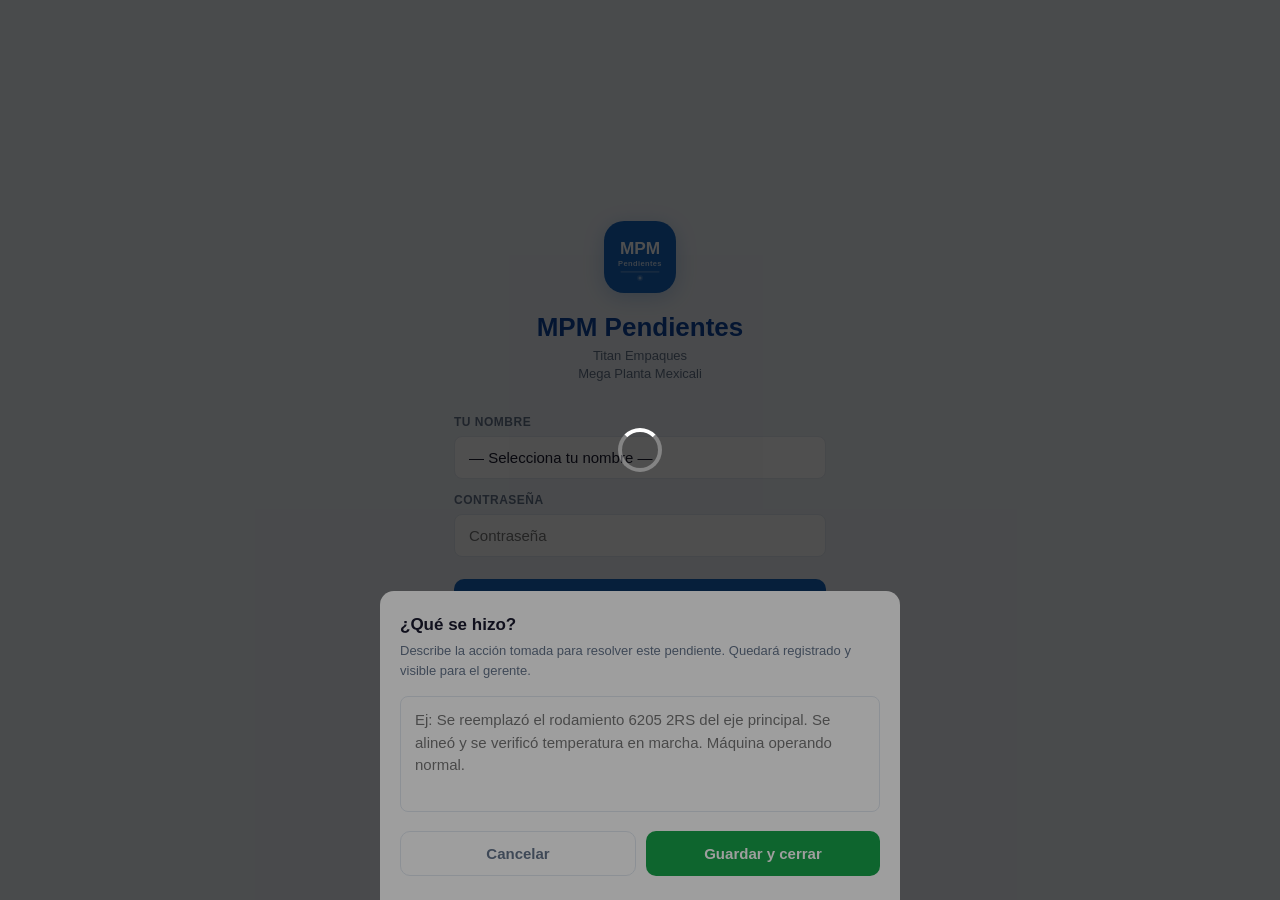
==== commit 6277e8c2: "Add files via upload" ====
--- a/index.html
+++ b/index.html
@@ -1,934 +1,323 @@
 <!DOCTYPE html>
 <html lang="es">
 <head>
-<meta charset="UTF-8">
-<meta name="viewport" content="width=device-width, initial-scale=1.0, viewport-fit=cover">
-<meta name="theme-color" content="#E63946">
-<meta name="apple-mobile-web-app-capable" content="yes">
-<meta name="apple-mobile-web-app-status-bar-style" content="black-translucent">
-<meta name="apple-mobile-web-app-title" content="MPM">
-<title>MPM — Pendientes</title>
-<link rel="manifest" href="manifest.json">
-<link rel="apple-touch-icon" href="icon-192.svg">
-<style>
-*,*::before,*::after{box-sizing:border-box;margin:0;padding:0}
-:root{
-  --bg:#0D1117;--surf:#161B22;--surf2:#21262D;
-  --navy:#21262D;--navy2:#30363D;
-  --red:#E63946;--red2:#FF6B6B;
-  --text:#F0F6FC;--text2:#C9D1D9;--muted:#8B949E;
-  --border:rgba(255,255,255,.08);--shadow:0 4px 20px rgba(0,0,0,.6);
-  --c-crit:#E63946;--c-med:#F4A261;--c-bajo:#00B4D8;
-  --s-pend:#E63946;--s-proc:#F4A261;--s-esp:#8B949E;--s-cerr:#3FB950;
-  --r:12px;--rs:8px;--tr:.2s ease;
-  --sab:env(safe-area-inset-bottom,0px);
-  --sat:env(safe-area-inset-top,0px);
-}
-html,body{height:100%;font-family:-apple-system,BlinkMacSystemFont,'Segoe UI',sans-serif;background:var(--bg);color:var(--text);overflow:hidden}
-#app{height:100vh;height:100dvh;display:flex;flex-direction:column;overflow:hidden}
-
-/* HEADER */
-.hdr{background:var(--navy);padding:12px 16px;padding-top:calc(12px + var(--sat));display:flex;align-items:center;gap:12px;z-index:10;box-shadow:0 2px 8px rgba(0,0,0,.3)}
-.hdr-title{flex:1;min-width:0}
-.hdr-title h1{font-size:18px;font-weight:700;letter-spacing:.5px}
-.hdr-title .sub{font-size:11px;color:var(--muted);margin-top:1px;white-space:nowrap;overflow:hidden;text-overflow:ellipsis}
-.ibtn{width:40px;height:40px;border:none;background:rgba(255,255,255,.1);color:var(--text);border-radius:var(--rs);display:flex;align-items:center;justify-content:center;cursor:pointer;transition:background var(--tr);flex-shrink:0}
-.ibtn:active{background:rgba(255,255,255,.2)}
-.ibtn.active{background:rgba(230,57,70,.25);color:var(--red)}
-
-/* SEARCH BAR */
-.search-bar{background:var(--navy);border-bottom:1px solid var(--border);max-height:0;overflow:hidden;transition:max-height .25s ease}
-.search-bar.open{max-height:58px}
-.search-inner{padding:8px 12px}
-.search-inner input{width:100%;background:var(--surf2);border:1.5px solid var(--border);color:var(--text);padding:9px 14px 9px 36px;border-radius:var(--rs);font-size:15px;font-family:inherit;transition:border-color var(--tr)}
-.search-inner input:focus{outline:none;border-color:var(--red)}
-.search-wrap{position:relative}
-.search-wrap svg{position:absolute;left:10px;top:50%;transform:translateY(-50%);color:var(--muted);pointer-events:none}
-
-/* STATS */
-.stats{display:flex;gap:8px;padding:8px 12px;overflow-x:auto;scrollbar-width:none;background:var(--surf);border-bottom:1px solid var(--border)}
-.stats::-webkit-scrollbar{display:none}
-.stat{flex-shrink:0;background:var(--surf2);border-radius:var(--rs);padding:7px 14px;text-align:center;min-width:66px}
-.stat-n{font-size:20px;font-weight:700;line-height:1}
-.stat-l{font-size:10px;color:var(--muted);margin-top:2px;white-space:nowrap}
-.stat.crit .stat-n{color:var(--c-crit)}
-.stat.proc .stat-n{color:var(--s-proc)}
-.stat.med .stat-n{color:var(--c-med)}
-.stat.venc .stat-n{color:var(--red2)}
-
-/* FILTERS */
-.fbar{background:var(--surf);border-bottom:1px solid var(--border)}
-.fscroll{display:flex;gap:8px;padding:10px 16px;overflow-x:auto;scrollbar-width:none;-webkit-overflow-scrolling:touch}
-.fscroll::-webkit-scrollbar{display:none}
-.chip{flex-shrink:0;padding:6px 14px;border-radius:20px;font-size:13px;font-weight:500;border:1.5px solid var(--border);background:transparent;color:var(--text2);cursor:pointer;transition:all var(--tr);white-space:nowrap}
-.chip.on{background:var(--navy);border-color:var(--red);color:var(--text)}
-.sfilters{display:flex;padding:0 16px 10px;gap:6px;overflow-x:auto;scrollbar-width:none}
-.sfilters::-webkit-scrollbar{display:none}
-.schip{flex-shrink:0;padding:4px 12px;border-radius:20px;font-size:12px;font-weight:500;cursor:pointer;border:1.5px solid transparent;opacity:.45;transition:opacity var(--tr)}
-.schip.on{opacity:1}
-.schip[data-v="todos"]{background:var(--navy2);color:var(--text);border-color:transparent}
-.schip[data-v="pendiente"]{background:rgba(230,57,70,.15);color:#E63946;border-color:#E63946}
-.schip[data-v="en_proceso"]{background:rgba(244,162,97,.15);color:#F4A261;border-color:#F4A261}
-.schip[data-v="esperando"]{background:rgba(139,148,158,.12);color:#8B949E;border-color:#30363D}
-.schip[data-v="cerrado"]{background:rgba(63,185,80,.15);color:#3FB950;border-color:#3FB950}
-
-/* CONTENT */
-.content{flex:1;overflow-y:auto;-webkit-overflow-scrolling:touch;padding:10px 0 80px}
-.empty{display:flex;flex-direction:column;align-items:center;justify-content:center;padding:60px 32px;text-align:center;color:var(--muted)}
-.empty svg{margin-bottom:16px;opacity:.35}
-.empty h3{font-size:16px;margin-bottom:8px;color:var(--text2)}
-.empty p{font-size:14px;line-height:1.5}
-
-/* GROUPS */
-.eq-grp{margin:0 10px 10px}
-.eq-hdr{display:flex;align-items:center;gap:10px;padding:10px 14px;background:var(--navy);border-radius:var(--r) var(--r) 0 0;cursor:pointer;user-select:none}
-.eq-hdr h2{flex:1;font-size:13px;font-weight:700;letter-spacing:1px;text-transform:uppercase}
-.eq-badge{background:var(--red);color:#fff;font-size:11px;font-weight:700;padding:2px 8px;border-radius:20px;min-width:22px;text-align:center}
-.chevron{transition:transform var(--tr);color:var(--muted);flex-shrink:0}
-.eq-grp.col .chevron{transform:rotate(-90deg)}
-.eq-grp.col .sec-grp{display:none}
-
-.sec-grp{border-left:3px solid var(--red)}
-.sec-hdr{display:flex;align-items:center;gap:8px;padding:7px 14px;background:var(--surf2);font-size:12px;font-weight:600;color:var(--text2);letter-spacing:.5px;border-bottom:1px solid var(--border)}
-.sec-cnt{background:rgba(255,255,255,.1);border-radius:10px;padding:1px 7px;font-size:11px;margin-left:auto}
-
-/* CARDS */
-.pcard{display:flex;align-items:stretch;background:var(--surf);border-bottom:1px solid var(--border);cursor:pointer;transition:background var(--tr);min-height:68px}
-.pcard:last-child{border-radius:0 0 var(--r) var(--r);border-bottom:none}
-.pcard:active{background:var(--surf2)}
-.pbar{width:4px;flex-shrink:0}
-.pbar.critico{background:var(--c-crit)}
-.pbar.medio{background:var(--c-med)}
-.pbar.bajo{background:var(--c-bajo)}
-.cbody{flex:1;padding:11px 14px;min-width:0}
-.ctop{display:flex;align-items:flex-start;gap:8px;margin-bottom:5px}
-.cdesc{flex:1;font-size:14px;font-weight:500;line-height:1.3;color:var(--text)}
-.cdesc.done{text-decoration:line-through;opacity:.45}
-.sdot{width:8px;height:8px;border-radius:50%;flex-shrink:0;margin-top:4px}
-.sdot.pendiente{background:var(--s-pend)}
-.sdot.en_proceso{background:var(--s-proc)}
-.sdot.esperando{background:var(--s-esp)}
-.sdot.cerrado{background:var(--s-cerr)}
-.cmeta{display:flex;align-items:center;gap:6px;flex-wrap:wrap}
-.mi{display:flex;align-items:center;gap:3px;font-size:11px;color:var(--muted)}
-.pbadge{font-size:10px;font-weight:700;padding:2px 7px;border-radius:4px;text-transform:uppercase;letter-spacing:.5px}
-.pbadge.critico{background:#E63946;color:#F0F6FC}
-.pbadge.medio{background:#F4A261;color:#161B22}
-.pbadge.bajo{background:#00B4D8;color:#161B22}
-.ov{color:var(--c-crit)!important;font-weight:600}
-/* DAYS LABEL */
-.dl{font-size:10px;font-weight:700;padding:2px 6px;border-radius:4px;white-space:nowrap}
-.dl.ok{background:rgba(255,255,255,.06);color:var(--muted)}
-.dl.warn{background:rgba(244,162,97,.18);color:#F4A261}
-.dl.venc{background:rgba(230,57,70,.18);color:#E63946}
-/* QUICK STATUS BUTTON */
-.qs-btn{width:36px;flex-shrink:0;border:none;background:transparent;color:var(--muted);display:flex;align-items:center;justify-content:center;cursor:pointer;transition:background var(--tr);border-left:1px solid var(--border);padding:0}
-.qs-btn:active{background:var(--surf2)}
-.qs-menu{position:fixed;background:var(--surf2);border:1px solid var(--border);border-radius:var(--rs);box-shadow:0 8px 28px rgba(0,0,0,.6);z-index:500;min-width:170px;overflow:hidden;display:none}
-.qs-menu.open{display:block}
-.qs-item{padding:13px 16px;font-size:14px;font-weight:500;cursor:pointer;display:flex;align-items:center;gap:10px;border-bottom:1px solid var(--border);color:var(--text2);transition:background var(--tr)}
-.qs-item:last-child{border-bottom:none}
-.qs-item:active{background:var(--navy2)}
-.qs-dot{width:9px;height:9px;border-radius:50%;flex-shrink:0}
-
-/* FAB */
-.fab{position:fixed;bottom:calc(22px + var(--sab));right:18px;width:56px;height:56px;border-radius:50%;background:#E63946;color:#fff;border:none;display:flex;align-items:center;justify-content:center;cursor:pointer;box-shadow:0 4px 24px rgba(230,57,70,.6);transition:transform var(--tr);z-index:20}
-.fab:active{transform:scale(.9)}
-
-/* OVERLAYS */
-.ov-wrap{position:fixed;inset:0;z-index:100;pointer-events:none;opacity:0;transition:opacity var(--tr)}
-.ov-wrap.open{pointer-events:auto;opacity:1}
-.ov-bg{position:absolute;inset:0;background:rgba(0,0,0,.6);backdrop-filter:blur(2px)}
-
-/* BOTTOM SHEET */
-.bsheet{position:absolute;bottom:0;left:0;right:0;background:var(--surf);border-radius:var(--r) var(--r) 0 0;max-height:93vh;display:flex;flex-direction:column;transform:translateY(100%);transition:transform .3s cubic-bezier(.34,1.2,.64,1)}
-.ov-wrap.open .bsheet{transform:translateY(0)}
-.shandle{width:36px;height:4px;background:rgba(255,255,255,.18);border-radius:2px;margin:10px auto 4px;flex-shrink:0}
-.shdr{display:flex;align-items:center;padding:10px 16px;border-bottom:1px solid var(--border);flex-shrink:0}
-.stitle{flex:1;font-size:16px;font-weight:700}
-.sbody{flex:1;overflow-y:auto;padding:16px;padding-bottom:calc(16px + var(--sab))}
-
-/* FULL-SCREEN PANEL */
-.fspanel{position:absolute;inset:0;background:var(--bg);transform:translateX(100%);transition:transform .3s ease;display:flex;flex-direction:column;overflow:hidden}
-.ov-wrap.open .fspanel{transform:translateX(0)}
-.phdr{background:var(--navy);padding:12px 16px;padding-top:calc(12px + var(--sat));display:flex;align-items:center;gap:12px;flex-shrink:0}
-.phdr-title{flex:1;font-size:16px;font-weight:700}
-.pcontent{flex:1;overflow-y:auto;-webkit-overflow-scrolling:touch;padding:16px;padding-bottom:calc(24px + var(--sab))}
-
-/* FORM */
-.fg{margin-bottom:16px}
-label{display:block;font-size:11px;font-weight:700;color:var(--muted);text-transform:uppercase;letter-spacing:.6px;margin-bottom:6px}
-input[type=text],input[type=date],textarea,select{width:100%;background:var(--surf2);border:1.5px solid var(--border);color:var(--text);padding:12px 14px;border-radius:var(--rs);font-size:15px;font-family:inherit;transition:border-color var(--tr);-webkit-appearance:none;appearance:none}
-input:focus,textarea:focus,select:focus{outline:none;border-color:var(--red)}
-textarea{resize:none;min-height:76px;line-height:1.5}
-select option{background:var(--surf2)}
-input[type=date]::-webkit-calendar-picker-indicator{filter:invert(1);opacity:.4}
-.selrow{display:flex;gap:7px;flex-wrap:wrap}
-.sopt{flex:1;min-width:70px;padding:9px 4px;text-align:center;border-radius:var(--rs);font-size:11px;font-weight:700;cursor:pointer;border:1.5px solid var(--border);transition:all var(--tr);background:transparent;color:var(--muted);text-transform:uppercase;letter-spacing:.3px}
-.sopt.on[data-v="critico"]{background:rgba(230,57,70,.2);border-color:#E63946;color:#E63946}
-.sopt.on[data-v="medio"]{background:rgba(244,162,97,.2);border-color:#F4A261;color:#F4A261}
-.sopt.on[data-v="bajo"]{background:rgba(0,180,216,.2);border-color:#00B4D8;color:#00B4D8}
-.sopt.on[data-v="pendiente"]{background:rgba(230,57,70,.2);border-color:#E63946;color:#E63946}
-.sopt.on[data-v="en_proceso"]{background:rgba(244,162,97,.2);border-color:#F4A261;color:#F4A261}
-.sopt.on[data-v="esperando"]{background:rgba(139,148,158,.15);border-color:#8B949E;color:#8B949E}
-.sopt.on[data-v="cerrado"]{background:rgba(63,185,80,.2);border-color:#3FB950;color:#3FB950}
-.btn{display:block;width:100%;padding:14px;border-radius:var(--rs);border:none;font-size:15px;font-weight:700;cursor:pointer;transition:opacity var(--tr);font-family:inherit}
-.btn:active{opacity:.8}
-.btn-p{background:var(--red);color:#fff;margin-top:4px}
-.btn-s{background:var(--surf2);color:var(--text2);margin-top:8px}
-.btn-d{background:rgba(230,57,70,.15);color:#E63946;margin-top:8px;border:1px solid rgba(230,57,70,.3)}
-.divider{height:1px;background:var(--border);margin:16px 0}
-/* COMBO */
-.combo-wrap{position:relative}
-.combo-drop{position:absolute;top:calc(100% - 2px);left:0;right:0;background:var(--surf2);border:1.5px solid var(--red);border-top:none;border-radius:0 0 var(--rs) var(--rs);max-height:200px;overflow-y:auto;z-index:300;display:none;box-shadow:0 8px 24px rgba(0,0,0,.5)}
-.combo-drop.open{display:block}
-.citem{padding:13px 14px;font-size:14px;cursor:pointer;border-bottom:1px solid var(--border);color:var(--text);display:flex;align-items:center;gap:8px}
-.citem:last-child{border-bottom:none}
-.citem.sel{background:rgba(230,57,70,.12)}
-.citem.new-item{color:var(--red);font-weight:600}
-.citem:active{background:var(--navy2)}
-input.drop-open{border-radius:var(--rs) var(--rs) 0 0!important;border-color:var(--red)!important;border-bottom-color:transparent!important}
-
-/* DETAIL */
-.dtitle{font-size:18px;font-weight:700;line-height:1.3;margin-bottom:12px}
-.dbadges{display:flex;flex-wrap:wrap;gap:8px;margin-bottom:20px}
-.badge{padding:5px 13px;border-radius:20px;font-size:12px;font-weight:600}
-.dsec{margin-bottom:20px}
-.dsec h3{font-size:11px;font-weight:700;color:var(--muted);text-transform:uppercase;letter-spacing:1px;margin-bottom:8px;padding-bottom:6px;border-bottom:1px solid var(--border)}
-.drow{display:flex;align-items:flex-start;gap:12px;padding:8px 0;border-bottom:1px solid var(--border)}
-.drow:last-child{border-bottom:none}
-.drl{font-size:12px;color:var(--muted);width:90px;flex-shrink:0;padding-top:1px}
-.drv{font-size:14px;color:var(--text);flex:1}
-.notes{font-size:14px;color:var(--text2);line-height:1.6;background:var(--surf2);padding:12px;border-radius:var(--rs);white-space:pre-wrap;word-break:break-word}
-.notes.cierre{border-left:3px solid #3FB950}
-.dbtn-row{display:flex;gap:8px;margin-top:8px}
-.dbtn-row .btn{margin:0}
-
-/* SETTINGS */
-.ssec{margin-bottom:24px}
-.ssec h3{font-size:11px;font-weight:700;color:var(--muted);text-transform:uppercase;letter-spacing:1px;margin-bottom:10px}
-.eitem{display:flex;align-items:center;gap:10px;padding:10px 12px;background:var(--surf);border-radius:var(--rs);margin-bottom:6px}
-.eitem-name{flex:1;font-size:14px}
-.eitem-cnt{font-size:11px;color:var(--muted)}
-.xbtn{width:28px;height:28px;border:none;border-radius:6px;display:flex;align-items:center;justify-content:center;cursor:pointer;background:rgba(255,255,255,.07);color:var(--text2);flex-shrink:0}
-.xbtn.del{background:rgba(230,57,70,.15);color:#E63946}
-.xbtn:active{opacity:.7}
-.sec-list{margin-left:14px;padding-left:12px;border-left:2px solid var(--border);margin-top:4px;margin-bottom:8px}
-.iadd{display:flex;gap:8px;margin-top:6px}
-.iadd input{flex:1;padding:9px 12px;font-size:14px;border-radius:var(--rs);background:var(--surf2);border:1.5px solid var(--border);color:var(--text);font-family:inherit}
-.iadd input:focus{outline:none;border-color:var(--red)}
-.iadd button{padding:9px 14px;background:var(--red);color:#fff;border:none;border-radius:var(--rs);font-size:14px;font-weight:700;cursor:pointer;white-space:nowrap;font-family:inherit}
-.iadd button:active{opacity:.8}
-.eq-block{background:var(--surf);border-radius:var(--rs);padding:12px;margin-bottom:8px}
-.eq-block-hdr{display:flex;align-items:center;gap:8px}
-.eq-block-name{flex:1;font-size:15px;font-weight:700}
-
-/* CLOSE NOTE MODAL */
-.cm-wrap{position:fixed;inset:0;z-index:600;display:flex;align-items:center;justify-content:center;padding:20px;background:rgba(0,0,0,.65);backdrop-filter:blur(3px);opacity:0;pointer-events:none;transition:opacity var(--tr)}
-.cm-wrap.open{opacity:1;pointer-events:auto}
-.cm-box{background:var(--surf);border-radius:var(--r);padding:22px 20px;width:100%;max-width:380px;box-shadow:0 8px 40px rgba(0,0,0,.7)}
-.cm-box h3{font-size:16px;font-weight:700;margin-bottom:6px;color:var(--text)}
-.cm-box p{font-size:13px;color:var(--muted);margin-bottom:14px;line-height:1.4}
-.cm-box textarea{width:100%;background:var(--surf2);border:1.5px solid var(--border);color:var(--text);padding:11px 13px;border-radius:var(--rs);font-size:14px;font-family:inherit;min-height:80px;resize:none;line-height:1.5}
-.cm-box textarea:focus{outline:none;border-color:#3FB950}
-.cm-btns{display:flex;gap:8px;margin-top:14px}
-.cm-btns button{flex:1;padding:12px;border-radius:var(--rs);border:none;font-size:14px;font-weight:700;cursor:pointer;font-family:inherit}
-.cm-confirm{background:#3FB950;color:#161B22}
-.cm-skip{background:var(--surf2);color:var(--text2)}
-.cm-confirm:active,.cm-skip:active{opacity:.8}
-
-/* TOAST */
-.toast{position:fixed;bottom:calc(78px + var(--sab));left:50%;transform:translateX(-50%) translateY(12px);background:var(--navy2);color:var(--text);padding:10px 20px;border-radius:20px;font-size:13px;font-weight:500;box-shadow:var(--shadow);opacity:0;transition:all .25s ease;pointer-events:none;white-space:nowrap;z-index:999}
-.toast.show{opacity:1;transform:translateX(-50%) translateY(0)}
-</style>
+  <meta charset="UTF-8">
+  <meta name="viewport" content="width=device-width, initial-scale=1.0, viewport-fit=cover">
+  <meta name="theme-color" content="#1565C0">
+  <meta name="apple-mobile-web-app-capable" content="yes">
+  <meta name="apple-mobile-web-app-status-bar-style" content="black-translucent">
+  <meta name="apple-mobile-web-app-title" content="MPM">
+  <title>MPM Pendientes</title>
+  <link rel="manifest" href="manifest.json">
+  <link rel="apple-touch-icon" href="icon.svg">
+  <link rel="stylesheet" href="styles.css">
 </head>
 <body>
-<div id="app">
-  <div class="hdr">
-    <div class="hdr-title">
-      <h1>MPM Pendientes</h1>
-      <div class="sub" id="subtitle">Cargando...</div>
-    </div>
-    <button class="ibtn" id="btn-search" title="Buscar">
-      <svg width="18" height="18" viewBox="0 0 24 24" fill="none" stroke="currentColor" stroke-width="2"><circle cx="11" cy="11" r="8"/><line x1="21" y1="21" x2="16.65" y2="16.65"/></svg>
-    </button>
-    <button class="ibtn" id="btn-settings" title="Equipos y secciones">
-      <svg width="18" height="18" viewBox="0 0 24 24" fill="none" stroke="currentColor" stroke-width="2"><circle cx="12" cy="12" r="3"/><path d="M12 2v3M12 19v3M4.22 4.22l2.12 2.12M17.66 17.66l2.12 2.12M2 12h3M19 12h3M4.22 19.78l2.12-2.12M17.66 6.34l2.12-2.12"/></svg>
-    </button>
+
+<!-- ── Loading overlay ── -->
+<div id="loading-overlay" hidden>
+  <div class="spinner"></div>
+</div>
+
+<!-- ── Toast ── -->
+<div id="toast" class="toast"></div>
+
+<!-- ── Modal: Bitácora de resolución ── -->
+<div id="modal-bitacora" class="modal-overlay" hidden>
+  <div class="modal-card">
+    <h3 class="modal-title">¿Qué se hizo?</h3>
+    <p class="modal-subtitle">
+      Describe la acción tomada para resolver este pendiente.
+      Quedará registrado y visible para el gerente.
+    </p>
+    <textarea id="bitacora-texto" class="form-textarea" rows="4"
+      placeholder="Ej: Se reemplazó el rodamiento 6205 2RS del eje principal. Se alineó y se verificó temperatura en marcha. Máquina operando normal."></textarea>
+    <div class="modal-actions">
+      <button class="btn btn-ghost" onclick="closeBitacoraModal()">Cancelar</button>
+      <button class="btn btn-success" onclick="submitBitacora()">Guardar y cerrar</button>
+    </div>
   </div>
-
-  <div class="search-bar" id="search-bar">
-    <div class="search-inner">
-      <div class="search-wrap">
-        <svg width="15" height="15" viewBox="0 0 24 24" fill="none" stroke="currentColor" stroke-width="2"><circle cx="11" cy="11" r="8"/><line x1="21" y1="21" x2="16.65" y2="16.65"/></svg>
-        <input type="text" id="search-input" placeholder="Buscar descripción, equipo, sección, responsable...">
-      </div>
-    </div>
+</div>
+
+<!-- =================================================================== -->
+<!-- VIEW: LOGIN                                                          -->
+<!-- =================================================================== -->
+<div id="view-login" class="view active">
+  <div class="login-container">
+    <div class="login-logo">
+      <img src="icon.svg" alt="MPM" width="72" height="72">
+    </div>
+    <h1 class="login-title">MPM Pendientes</h1>
+    <p class="login-subtitle">Titan Empaques<br>Mega Planta Mexicali</p>
+
+    <div class="form-group">
+      <label class="form-label">Tu nombre</label>
+      <select id="login-nombre" class="form-select">
+        <option value="">— Selecciona tu nombre —</option>
+      </select>
+    </div>
+
+    <div class="form-group">
+      <label class="form-label">Contraseña</label>
+      <input type="password" id="login-password" class="form-input"
+        placeholder="Contraseña"
+        onkeydown="if(event.key==='Enter') handleLogin()">
+    </div>
+
+    <button class="btn btn-primary btn-full" onclick="handleLogin()">Entrar</button>
+
+    <p class="login-footer">
+      Mantenimiento es el activo silencioso que protege la rentabilidad.
+    </p>
   </div>
-
-  <div class="stats" id="stats"></div>
-
-  <div class="fbar">
-    <div class="fscroll" id="eq-filters"></div>
-    <div class="sfilters" id="st-filters"></div>
+</div>
+
+<!-- =================================================================== -->
+<!-- VIEW: DASHBOARD                                                      -->
+<!-- =================================================================== -->
+<div id="view-dashboard" class="view">
+  <header class="app-header">
+    <div class="header-left">
+      <span class="header-greeting">Hola, <strong id="dash-nombre">—</strong></span>
+      <span class="header-rol" id="dash-rol"></span>
+    </div>
+    <button class="btn-icon" onclick="loadAndShowDashboard()" title="Actualizar datos">
+      <svg width="18" height="18" viewBox="0 0 24 24" fill="none" stroke="currentColor" stroke-width="2">
+        <polyline points="23 4 23 10 17 10"/>
+        <polyline points="1 20 1 14 7 14"/>
+        <path d="M3.51 9a9 9 0 0 1 14.85-3.36L23 10M1 14l4.64 4.36A9 9 0 0 0 20.49 15"/>
+      </svg>
+    </button>
+    <button class="btn-icon" onclick="handleLogout()" title="Cerrar sesión">
+      <svg width="18" height="18" viewBox="0 0 24 24" fill="none" stroke="currentColor" stroke-width="2">
+        <path d="M9 21H5a2 2 0 0 1-2-2V5a2 2 0 0 1 2-2h4"/>
+        <polyline points="16 17 21 12 16 7"/>
+        <line x1="21" y1="12" x2="9" y2="12"/>
+      </svg>
+    </button>
+  </header>
+
+  <main class="view-content">
+    <!-- Propuestas alert (gerente only) -->
+    <div id="dash-propuestas-section" class="alert-banner" hidden>
+      <span>⚠️ <strong id="badge-propuestas">0</strong> propuesta(s) esperan tu aprobación</span>
+      <button class="btn btn-sm"
+        onclick="openLista('propuestas')"
+        style="background:#F59E0B;color:#fff;flex-shrink:0;margin-left:auto;">Ver</button>
+    </div>
+
+    <!-- Stats -->
+    <div class="stats-grid">
+      <div class="stat-card stat-pendiente" onclick="openLista('pendiente')">
+        <span class="stat-num" id="count-pendiente">—</span>
+        <span class="stat-label">Pendiente</span>
+      </div>
+      <div class="stat-card stat-proceso" onclick="openLista('en_proceso')">
+        <span class="stat-num" id="count-en-proceso">—</span>
+        <span class="stat-label">En Proceso</span>
+      </div>
+      <div class="stat-card stat-resuelto" onclick="openLista('resuelto')">
+        <span class="stat-num" id="count-resuelto">—</span>
+        <span class="stat-label">Resueltos</span>
+      </div>
+    </div>
+
+    <!-- Quick actions -->
+    <div class="actions-row">
+      <button class="btn btn-outline" onclick="openLista('todos')">📋 Ver todo</button>
+      <button class="btn btn-primary" onclick="openNuevo()">+ Nuevo</button>
+    </div>
+
+    <!-- Gerente: filtros por supervisor -->
+    <div id="dash-gerente-section" hidden>
+      <div class="section-title">Ver por supervisor</div>
+      <div class="supervisor-chips">
+        <button class="btn btn-ghost btn-sm" onclick="openListaPersona('Daniel Cervantes')">Daniel</button>
+        <button class="btn btn-ghost btn-sm" onclick="openListaPersona('Efrain Ruiz')">Efrain</button>
+        <button class="btn btn-ghost btn-sm" onclick="openListaPersona('Jesus Ley')">Jesus</button>
+        <button class="btn btn-ghost btn-sm" onclick="openListaPersona('Arol Lopez')">Arol</button>
+        <button class="btn btn-ghost btn-sm" onclick="openListaPersona('Ramon Alarcon')">Ramon</button>
+        <button class="btn btn-ghost btn-sm" onclick="openListaPersona('Nohemi Hernández')">Nohemi</button>
+      </div>
+    </div>
+
+    <!-- Recent -->
+    <div class="section-title">Activos recientes</div>
+    <div id="dash-recent"></div>
+  </main>
+</div>
+
+<!-- =================================================================== -->
+<!-- VIEW: LISTA                                                          -->
+<!-- =================================================================== -->
+<div id="view-lista" class="view">
+  <header class="app-header">
+    <button class="btn-icon" onclick="showView('view-dashboard')" aria-label="Atrás">
+      <svg width="20" height="20" viewBox="0 0 24 24" fill="none" stroke="currentColor" stroke-width="2.5">
+        <polyline points="15 18 9 12 15 6"/>
+      </svg>
+    </button>
+    <h2 class="header-title" id="lista-title">Pendientes</h2>
+    <button class="btn-icon" onclick="openNuevo()" title="Nuevo pendiente">
+      <svg width="20" height="20" viewBox="0 0 24 24" fill="none" stroke="currentColor" stroke-width="2.5">
+        <line x1="12" y1="5" x2="12" y2="19"/>
+        <line x1="5" y1="12" x2="19" y2="12"/>
+      </svg>
+    </button>
+  </header>
+
+  <!-- Filter pills -->
+  <div class="filter-bar">
+    <div class="filter-pills">
+      <button class="filter-pill active" data-filtro="todos"      onclick="setFiltro('todos')">Todos</button>
+      <button class="filter-pill"        data-filtro="pendiente"  onclick="setFiltro('pendiente')">Pendiente</button>
+      <button class="filter-pill"        data-filtro="en_proceso" onclick="setFiltro('en_proceso')">En Proceso</button>
+      <button class="filter-pill"        data-filtro="resuelto"   onclick="setFiltro('resuelto')">Resueltos</button>
+      <button class="filter-pill"        data-filtro="propuestas" onclick="setFiltro('propuestas')">Propuestas</button>
+    </div>
+    <!-- Persona filter (gerente only) -->
+    <div id="persona-filter" class="persona-filter" hidden>
+      <select id="persona-select" class="form-select form-select-sm"
+        onchange="setFiltroPersona(this.value)">
+        <option value="">— Todas las personas —</option>
+        <option value="Daniel Cervantes">Daniel Cervantes</option>
+        <option value="Efrain Ruiz">Efrain Ruiz</option>
+        <option value="Jesus Ley">Jesus Ley</option>
+        <option value="Arol Lopez">Arol Lopez</option>
+        <option value="Ramon Alarcon">Ramon Alarcon</option>
+        <option value="Nohemi Hernández">Nohemi Hernández</option>
+      </select>
+    </div>
   </div>
 
-  <div class="content" id="content"></div>
-
-  <button class="fab" id="btn-add">
-    <svg width="24" height="24" viewBox="0 0 24 24" fill="none" stroke="currentColor" stroke-width="2.5"><line x1="12" y1="5" x2="12" y2="19"/><line x1="5" y1="12" x2="19" y2="12"/></svg>
-  </button>
-</div>
-
-<!-- FORM OVERLAY -->
-<div class="ov-wrap" id="form-ov">
-  <div class="ov-bg" id="form-bg"></div>
-  <div class="bsheet">
-    <div class="shandle"></div>
-    <div class="shdr">
-      <span class="stitle" id="form-title">Nuevo Pendiente</span>
-      <button class="ibtn" id="form-close">
-        <svg width="18" height="18" viewBox="0 0 24 24" fill="none" stroke="currentColor" stroke-width="2"><line x1="18" y1="6" x2="6" y2="18"/><line x1="6" y1="6" x2="18" y2="18"/></svg>
+  <main class="view-content">
+    <div id="lista-items"></div>
+  </main>
+</div>
+
+<!-- =================================================================== -->
+<!-- VIEW: DETALLE                                                        -->
+<!-- =================================================================== -->
+<div id="view-detalle" class="view">
+  <header class="app-header">
+    <button class="btn-icon" onclick="goBackFromDetalle()" aria-label="Atrás">
+      <svg width="20" height="20" viewBox="0 0 24 24" fill="none" stroke="currentColor" stroke-width="2.5">
+        <polyline points="15 18 9 12 15 6"/>
+      </svg>
+    </button>
+    <h2 class="header-title">Detalle del pendiente</h2>
+    <div style="width:40px"></div>
+  </header>
+
+  <main class="view-content">
+    <!-- Info fields -->
+    <div class="detail-card">
+      <div class="detail-row">
+        <span class="detail-label">Máquina</span>
+        <span class="detail-value" id="det-maquina"></span>
+      </div>
+      <div class="detail-row">
+        <span class="detail-label">Sección</span>
+        <span class="detail-value" id="det-seccion"></span>
+      </div>
+      <div class="detail-row">
+        <span class="detail-label">Estado</span>
+        <span class="detail-value" id="det-estado"></span>
+      </div>
+      <div class="detail-row">
+        <span class="detail-label">Tipo</span>
+        <span class="detail-value" id="det-origen"></span>
+      </div>
+      <div class="detail-row">
+        <span class="detail-label">Asignado a</span>
+        <span class="detail-value" id="det-asignado-a"></span>
+      </div>
+      <div class="detail-row">
+        <span class="detail-label">Creado por</span>
+        <span class="detail-value" id="det-creado-por"></span>
+      </div>
+      <div class="detail-row">
+        <span class="detail-label">Aprobado por</span>
+        <span class="detail-value" id="det-aprobado-por"></span>
+      </div>
+      <div class="detail-row">
+        <span class="detail-label">Creación</span>
+        <span class="detail-value" id="det-fecha-creacion"></span>
+      </div>
+      <div class="detail-row">
+        <span class="detail-label">Resolución</span>
+        <span class="detail-value" id="det-fecha-resolucion"></span>
+      </div>
+    </div>
+
+    <!-- Descripción -->
+    <div class="descripcion-card">
+      <span class="detail-label">Descripción</span>
+      <p id="det-descripcion" class="descripcion-text"></p>
+    </div>
+
+    <!-- Bitácora (visible cuando está resuelto) -->
+    <div id="det-bitacora-section" class="bitacora-card" hidden>
+      <span class="detail-label">📋 Bitácora de resolución</span>
+      <p id="det-bitacora" class="bitacora-text"></p>
+    </div>
+
+    <!-- Action buttons (rendered by JS) -->
+    <div id="det-actions" class="actions-section"></div>
+  </main>
+</div>
+
+<!-- =================================================================== -->
+<!-- VIEW: NUEVO PENDIENTE                                                -->
+<!-- =================================================================== -->
+<div id="view-nuevo" class="view">
+  <header class="app-header">
+    <button class="btn-icon" onclick="showView('view-dashboard')" aria-label="Atrás">
+      <svg width="20" height="20" viewBox="0 0 24 24" fill="none" stroke="currentColor" stroke-width="2.5">
+        <polyline points="15 18 9 12 15 6"/>
+      </svg>
+    </button>
+    <h2 class="header-title">Nuevo Pendiente</h2>
+    <div style="width:40px"></div>
+  </header>
+
+  <main class="view-content">
+    <div class="form-card">
+      <div class="form-group">
+        <label class="form-label">Tipo de pendiente</label>
+        <select id="nuevo-origen" class="form-select" onchange="updateAsignadoField()"></select>
+      </div>
+
+      <div class="form-group">
+        <label class="form-label">Máquina / Equipo *</label>
+        <select id="nuevo-maquina" class="form-select"
+          onchange="handleCatalogoChange('nuevo-maquina', 'maquina')"></select>
+      </div>
+
+      <div class="form-group">
+        <label class="form-label">Sección / Módulo *</label>
+        <select id="nuevo-seccion" class="form-select"
+          onchange="handleCatalogoChange('nuevo-seccion', 'seccion')"></select>
+      </div>
+
+      <div class="form-group">
+        <label class="form-label">Descripción *</label>
+        <textarea id="nuevo-descripcion" class="form-textarea" rows="4"
+          placeholder="Describe qué hay que hacer, síntomas observados, urgencia..."></textarea>
+      </div>
+
+      <div id="nuevo-asignado-section" class="form-group" hidden>
+        <label class="form-label">Asignar a</label>
+        <select id="nuevo-asignado" class="form-select"></select>
+      </div>
+
+      <button class="btn btn-primary btn-full" onclick="submitNuevo()" style="margin-top:8px">
+        Guardar pendiente
       </button>
     </div>
-    <div class="sbody">
-      <form id="pform" autocomplete="off">
-        <div class="fg">
-          <label>Descripción *</label>
-          <textarea id="f-desc" rows="3" placeholder="Describe el pendiente de mantenimiento..." required></textarea>
-        </div>
-        <div class="fg">
-          <label>Equipo *</label>
-          <div class="combo-wrap">
-            <input type="text" id="f-eq" placeholder="Escribe o selecciona equipo..." autocomplete="off">
-            <div class="combo-drop" id="drop-eq"></div>
-          </div>
-        </div>
-        <div class="fg">
-          <label>Sección / Módulo</label>
-          <div class="combo-wrap">
-            <input type="text" id="f-sec" placeholder="Escribe o selecciona sección...">
-            <div class="combo-drop" id="drop-sec"></div>
-          </div>
-        </div>
-        <div class="fg">
-          <label>Prioridad</label>
-          <div class="selrow" id="sel-prio">
-            <div class="sopt on" data-f="prio" data-v="critico">⛔ Crítico</div>
-            <div class="sopt" data-f="prio" data-v="medio">⚠️ Medio</div>
-            <div class="sopt" data-f="prio" data-v="bajo">✅ Bajo</div>
-          </div>
-        </div>
-        <div class="fg">
-          <label>Estatus</label>
-          <div class="selrow" id="sel-est">
-            <div class="sopt on" data-f="est" data-v="pendiente">Pendiente</div>
-            <div class="sopt" data-f="est" data-v="en_proceso">En Proceso</div>
-            <div class="sopt" data-f="est" data-v="esperando">Esperando</div>
-            <div class="sopt" data-f="est" data-v="cerrado">Cerrado</div>
-          </div>
-        </div>
-        <div class="fg">
-          <label>Fecha Límite</label>
-          <input type="date" id="f-fecha">
-        </div>
-        <div class="fg">
-          <label>Responsable</label>
-          <input type="text" id="f-resp" placeholder="Nombre del técnico o supervisor">
-        </div>
-        <div class="fg">
-          <label>Notas</label>
-          <textarea id="f-notas" rows="3" placeholder="Observaciones, materiales, referencias..."></textarea>
-        </div>
-        <button type="submit" class="btn btn-p" id="form-submit">Guardar</button>
-        <button type="button" class="btn btn-s" id="form-cancel">Cancelar</button>
-        <button type="button" class="btn btn-d" id="form-del" style="display:none">Eliminar pendiente</button>
-      </form>
-    </div>
-  </div>
-</div>
-
-<!-- DETAIL OVERLAY -->
-<div class="ov-wrap" id="det-ov">
-  <div class="fspanel">
-    <div class="phdr">
-      <button class="ibtn" id="det-back">
-        <svg width="18" height="18" viewBox="0 0 24 24" fill="none" stroke="currentColor" stroke-width="2"><polyline points="15 18 9 12 15 6"/></svg>
-      </button>
-      <span class="phdr-title">Detalle</span>
-      <button class="ibtn" id="det-edit">
-        <svg width="18" height="18" viewBox="0 0 24 24" fill="none" stroke="currentColor" stroke-width="2"><path d="M11 4H4a2 2 0 0 0-2 2v14a2 2 0 0 0 2 2h14a2 2 0 0 0 2-2v-7"/><path d="M18.5 2.5a2.121 2.121 0 0 1 3 3L12 15l-4 1 1-4 9.5-9.5z"/></svg>
-      </button>
-    </div>
-    <div class="pcontent" id="det-content"></div>
-  </div>
-</div>
-
-<!-- SETTINGS OVERLAY -->
-<div class="ov-wrap" id="set-ov">
-  <div class="fspanel">
-    <div class="phdr">
-      <button class="ibtn" id="set-back">
-        <svg width="18" height="18" viewBox="0 0 24 24" fill="none" stroke="currentColor" stroke-width="2"><polyline points="15 18 9 12 15 6"/></svg>
-      </button>
-      <span class="phdr-title">Equipos y Secciones</span>
-    </div>
-    <div class="pcontent" id="set-content"></div>
-  </div>
-</div>
-
-<!-- QUICK STATUS MENU (floating) -->
-<div id="qs-menu" class="qs-menu">
-  <div class="qs-item" onclick="qsSelect('pendiente')"><span class="qs-dot" style="background:#E63946"></span>Pendiente</div>
-  <div class="qs-item" onclick="qsSelect('en_proceso')"><span class="qs-dot" style="background:#F4A261"></span>En Proceso</div>
-  <div class="qs-item" onclick="qsSelect('esperando')"><span class="qs-dot" style="background:#8B949E"></span>Esperando</div>
-  <div class="qs-item" onclick="qsSelect('cerrado')"><span class="qs-dot" style="background:#3FB950"></span>Cerrado</div>
-</div>
-
-<!-- CLOSE NOTE MODAL -->
-<div class="cm-wrap" id="close-modal">
-  <div class="cm-box">
-    <h3>✓ Cerrar pendiente</h3>
-    <p>Agrega una nota de cierre opcional (resolución, acción tomada, observaciones).</p>
-    <textarea id="close-note" placeholder="Ej: Se reemplazó rodamiento 6205 2RS. Máquina operando normal."></textarea>
-    <div class="cm-btns">
-      <button class="cm-confirm" onclick="confirmClose()">Guardar nota</button>
-      <button class="cm-skip" onclick="skipClose()">Sin nota</button>
-    </div>
-  </div>
-</div>
-
-<div class="toast" id="toast"></div>
-
-<script>
-// ── DATA ────────────────────────────────────────────────────
-const DEF_EQ = [];
-const DEF_SEC = {};
-const PLABS = {critico:'⛔ Crítico',medio:'⚠️ Medio',bajo:'✅ Bajo'};
-const SLABS = {pendiente:'Pendiente',en_proceso:'En Proceso',esperando:'Esperando',cerrado:'Cerrado'};
-const SBADGE = {
-  pendiente: {bg:'#E63946', color:'#F0F6FC'},
-  en_proceso:{bg:'#F4A261', color:'#161B22'},
-  esperando: {bg:'#30363D', color:'#8B949E'},
-  cerrado:   {bg:'#3FB950', color:'#161B22'}
-};
-
-let S = { pendientes:[], equipos:[], secciones:{}, fEq:'todos', fSt:'todos', search:'', editId:null, detId:null };
-
-function load() {
-  try {
-    const p=localStorage.getItem('mpm_p'), e=localStorage.getItem('mpm_e'), s=localStorage.getItem('mpm_s');
-    S.pendientes = p ? JSON.parse(p) : [];
-    S.equipos = e ? JSON.parse(e) : [...DEF_EQ];
-    S.secciones = s ? JSON.parse(s) : JSON.parse(JSON.stringify(DEF_SEC));
-  } catch(_) {
-    S.pendientes=[]; S.equipos=[...DEF_EQ]; S.secciones=JSON.parse(JSON.stringify(DEF_SEC));
-  }
-}
-function save() {
-  localStorage.setItem('mpm_p',JSON.stringify(S.pendientes));
-  localStorage.setItem('mpm_e',JSON.stringify(S.equipos));
-  localStorage.setItem('mpm_s',JSON.stringify(S.secciones));
-}
-function uid() { return Date.now().toString(36)+Math.random().toString(36).slice(2,9); }
-function esc(s) { return s==null?'':String(s).replace(/&/g,'&amp;').replace(/</g,'&lt;').replace(/>/g,'&gt;').replace(/"/g,'&quot;'); }
-function today() { return new Date().toISOString().split('T')[0]; }
-function fmtDate(d) {
-  if(!d) return '—';
-  const [y,m,day]=d.split('-');
-  return `${+day} ${['Ene','Feb','Mar','Abr','May','Jun','Jul','Ago','Sep','Oct','Nov','Dic'][+m-1]} ${y}`;
-}
-function overdue(fl,st) { return fl && st!=='cerrado' && new Date(fl+'T00:00:00')<new Date(new Date().toDateString()); }
-
-function daysLabel(fl, st) {
-  if (!fl || st === 'cerrado') return null;
-  const now = new Date(new Date().toDateString());
-  const d = new Date(fl + 'T00:00:00');
-  const diff = Math.round((d - now) / 86400000);
-  if (diff === 0) return {text:'Hoy', cls:'warn'};
-  if (diff === 1) return {text:'Mañana', cls:'warn'};
-  if (diff > 0) return {text:`${diff} días`, cls:'ok'};
-  if (diff === -1) return {text:'Vencido 1 día', cls:'venc'};
-  return {text:`Vencido ${Math.abs(diff)} días`, cls:'venc'};
-}
-
-function toast(msg,ms=2200) {
-  const t=document.getElementById('toast');
-  t.textContent=msg; t.classList.add('show');
-  setTimeout(()=>t.classList.remove('show'),ms);
-}
-
-// ── RENDER ────────────────────────────────────────────────
-function getFiltered() {
-  const q = S.search.trim().toLowerCase();
-  return S.pendientes.filter(p=>{
-    const eq = S.fEq==='todos' || p.equipo===S.fEq;
-    const st = S.fSt==='todos' || p.estatus===S.fSt;
-    if (!eq || !st) return false;
-    if (!q) return true;
-    return (
-      (p.descripcion||'').toLowerCase().includes(q) ||
-      (p.equipo||'').toLowerCase().includes(q) ||
-      (p.seccion||'').toLowerCase().includes(q) ||
-      (p.responsable||'').toLowerCase().includes(q)
-    );
-  });
-}
-
-function renderStats() {
-  const all = S.pendientes;
-  const vis = getFiltered();
-  const crit = vis.filter(p=>p.prioridad==='critico'&&p.estatus!=='cerrado').length;
-  const proc = vis.filter(p=>p.estatus==='en_proceso').length;
-  const esp  = vis.filter(p=>p.estatus==='esperando').length;
-  const venc = vis.filter(p=>overdue(p.fechaLimite,p.estatus)).length;
-  const srch = S.search.trim() ? ` · "${S.search.trim()}"` : '';
-  document.getElementById('subtitle').textContent =
-    `${vis.length} pendiente${vis.length!==1?'s':''}${S.fEq!=='todos'?' · '+S.fEq:''}${srch}`;
-  document.getElementById('stats').innerHTML =
-    `<div class="stat"><div class="stat-n">${all.length}</div><div class="stat-l">Total</div></div>`+
-    `<div class="stat crit"><div class="stat-n">${crit}</div><div class="stat-l">Críticos</div></div>`+
-    `<div class="stat proc"><div class="stat-n">${proc}</div><div class="stat-l">En Proceso</div></div>`+
-    `<div class="stat med"><div class="stat-n">${esp}</div><div class="stat-l">Esperando</div></div>`+
-    (venc?`<div class="stat venc"><div class="stat-n">${venc}</div><div class="stat-l">Vencidos</div></div>`:'');
-}
-
-function renderFilters() {
-  const eqs = ['todos',...S.equipos];
-  document.getElementById('eq-filters').innerHTML = eqs.map(e=>
-    `<div class="chip ${S.fEq===e?'on':''}" data-eq="${esc(e)}">${e==='todos'?'Todos':esc(e)}</div>`
-  ).join('');
-  document.getElementById('st-filters').innerHTML =
-    ['todos','pendiente','en_proceso','esperando','cerrado'].map(v=>
-      `<div class="schip ${S.fSt===v?'on':''}" data-v="${v}">${SLABS[v]||'Todos'}</div>`
-    ).join('');
-  document.getElementById('eq-filters').querySelectorAll('.chip').forEach(c=>{
-    c.addEventListener('click',()=>{ S.fEq=c.dataset.eq; renderAll(); });
-  });
-  document.getElementById('st-filters').querySelectorAll('.schip').forEach(c=>{
-    c.addEventListener('click',()=>{ S.fSt=c.dataset.v; renderAll(); });
-  });
-}
-
-function renderList() {
-  const el = document.getElementById('content');
-  const items = getFiltered();
-  if(!items.length) {
-    const noEq = S.equipos.length === 0;
-    el.innerHTML = noEq
-      ? `<div class="empty"><svg width="64" height="64" viewBox="0 0 24 24" fill="none" stroke="currentColor" stroke-width="1.5"><circle cx="12" cy="12" r="10"/><line x1="12" y1="8" x2="12" y2="12"/><line x1="12" y1="16" x2="12.01" y2="16"/></svg><h3>Sin equipos configurados</h3><p>Toca el ícono ⚙️ (arriba a la derecha)<br>para agregar tus equipos y secciones<br>antes de crear pendientes.</p></div>`
-      : `<div class="empty"><svg width="64" height="64" viewBox="0 0 24 24" fill="none" stroke="currentColor" stroke-width="1.5"><path d="M9 5H7a2 2 0 0 0-2 2v12a2 2 0 0 0 2 2h10a2 2 0 0 0 2-2V7a2 2 0 0 0-2-2h-2"/><rect x="9" y="3" width="6" height="4" rx="2"/><line x1="9" y1="12" x2="15" y2="12"/><line x1="9" y1="16" x2="13" y2="16"/></svg><h3>Sin pendientes</h3><p>Usa el botón + para agregar<br>un nuevo pendiente de mantenimiento.</p></div>`;
-    return;
-  }
-  const PO={critico:0,medio:1,bajo:2}, SO={pendiente:0,en_proceso:1,esperando:2,cerrado:3};
-  const byEq={};
-  items.forEach(p=>{
-    const eq=p.equipo||'Sin Equipo', sec=p.seccion||'General';
-    if(!byEq[eq]) byEq[eq]={};
-    if(!byEq[eq][sec]) byEq[eq][sec]=[];
-    byEq[eq][sec].push(p);
-  });
-  let html='';
-  Object.entries(byEq).forEach(([eq,secs])=>{
-    const tot=Object.values(secs).flat().length;
-    const hasCrit=Object.values(secs).flat().some(p=>p.prioridad==='critico'&&p.estatus!=='cerrado');
-    html+=`<div class="eq-grp" data-eq="${esc(eq)}">`;
-    html+=`<div class="eq-hdr"><svg class="chevron" width="16" height="16" viewBox="0 0 24 24" fill="none" stroke="currentColor" stroke-width="2"><polyline points="6 9 12 15 18 9"/></svg><h2>${esc(eq)}</h2>${hasCrit?'<svg width="13" height="13" viewBox="0 0 24 24" fill="none" stroke="#E63946" stroke-width="2.5"><circle cx="12" cy="12" r="10"/><line x1="12" y1="8" x2="12" y2="12"/><line x1="12" y1="16" x2="12.01" y2="16"/></svg>':''}<span class="eq-badge">${tot}</span></div>`;
-    Object.entries(secs).forEach(([sec,ps])=>{
-      const sorted=[...ps].sort((a,b)=>{ const d=PO[a.prioridad]-PO[b.prioridad]; return d||SO[a.estatus]-SO[b.estatus]; });
-      html+=`<div class="sec-grp"><div class="sec-hdr"><svg width="11" height="11" viewBox="0 0 24 24" fill="none" stroke="currentColor" stroke-width="2"><rect x="3" y="3" width="7" height="7"/><rect x="14" y="3" width="7" height="7"/><rect x="3" y="14" width="7" height="7"/><rect x="14" y="14" width="7" height="7"/></svg>${esc(sec)}<span class="sec-cnt">${sorted.length}</span></div>`;
-      sorted.forEach(p=>{
-        const od=overdue(p.fechaLimite,p.estatus);
-        const dl=daysLabel(p.fechaLimite,p.estatus);
-        const dlHtml=dl?`<span class="dl ${dl.cls}">${dl.text}</span>`:'';
-        const dateHtml=p.fechaLimite?`<span class="mi ${od?'ov':''}"><svg width="11" height="11" viewBox="0 0 24 24" fill="none" stroke="currentColor" stroke-width="2"><rect x="3" y="4" width="18" height="18" rx="2"/><line x1="16" y1="2" x2="16" y2="6"/><line x1="8" y1="2" x2="8" y2="6"/><line x1="3" y1="10" x2="21" y2="10"/></svg>${fmtDate(p.fechaLimite)}</span>`:'';
-        const respHtml=p.responsable?`<span class="mi"><svg width="11" height="11" viewBox="0 0 24 24" fill="none" stroke="currentColor" stroke-width="2"><path d="M20 21v-2a4 4 0 0 0-4-4H8a4 4 0 0 0-4 4v2"/><circle cx="12" cy="7" r="4"/></svg>${esc(p.responsable)}</span>`:'';
-        html+=`<div class="pcard" data-id="${p.id}"><div class="pbar ${p.prioridad}"></div><div class="cbody"><div class="ctop"><div class="cdesc ${p.estatus==='cerrado'?'done':''}">${esc(p.descripcion)}</div><div class="sdot ${p.estatus}"></div></div><div class="cmeta"><span class="pbadge ${p.prioridad}">${PLABS[p.prioridad]}</span>${dateHtml}${dlHtml}${respHtml}</div></div><button class="qs-btn" data-qsid="${p.id}" title="Cambiar estatus"><svg width="14" height="14" viewBox="0 0 24 24" fill="currentColor"><circle cx="12" cy="5" r="1.5"/><circle cx="12" cy="12" r="1.5"/><circle cx="12" cy="19" r="1.5"/></svg></button></div>`;
-      });
-      html+='</div>';
-    });
-    html+='</div>';
-  });
-  el.innerHTML=html;
-  el.querySelectorAll('.eq-hdr').forEach(h=>h.addEventListener('click',()=>h.closest('.eq-grp').classList.toggle('col')));
-  el.querySelectorAll('.pcard').forEach(c=>c.addEventListener('click',e=>{
-    if(e.target.closest('.qs-btn')) return;
-    openDetail(c.dataset.id);
-  }));
-  el.querySelectorAll('.qs-btn').forEach(b=>b.addEventListener('click',e=>{
-    e.stopPropagation();
-    openQsMenu(e, b.dataset.qsid);
-  }));
-}
-
-function renderAll() { renderStats(); renderFilters(); renderList(); }
-
-// ── QUICK STATUS MENU ──────────────────────────────────────
-let _qsId = null;
-
-function openQsMenu(e, id) {
-  _qsId = id;
-  const menu = document.getElementById('qs-menu');
-  const btn = e.currentTarget;
-  const rect = btn.getBoundingClientRect();
-  const menuW = 170, menuH = 208;
-  let top = rect.bottom + 4;
-  let left = rect.right - menuW;
-  if (top + menuH > window.innerHeight - 10) top = rect.top - menuH - 4;
-  if (left < 8) left = 8;
-  menu.style.top = top + 'px';
-  menu.style.left = left + 'px';
-  menu.classList.add('open');
-}
-
-function qsSelect(est) {
-  document.getElementById('qs-menu').classList.remove('open');
-  if (!_qsId) return;
-  qSt(_qsId, est);
-  _qsId = null;
-}
-
-document.addEventListener('click', e => {
-  const menu = document.getElementById('qs-menu');
-  if (menu.classList.contains('open') && !menu.contains(e.target)) {
-    menu.classList.remove('open');
-    _qsId = null;
-  }
-});
-
-// ── DETAIL ──────────────────────────────────────────────
-function openDetail(id) {
-  const p=S.pendientes.find(x=>x.id===id); if(!p) return;
-  S.detId=id;
-  const od=overdue(p.fechaLimite,p.estatus);
-  document.getElementById('det-content').innerHTML=`
-    <div class="dtitle">${esc(p.descripcion)}</div>
-    <div class="dbadges">
-      <span class="badge pbadge ${p.prioridad}" style="font-size:13px;padding:6px 14px">${PLABS[p.prioridad]}</span>
-      <span class="badge" style="background:${(SBADGE[p.estatus]||SBADGE.pendiente).bg};color:${(SBADGE[p.estatus]||SBADGE.pendiente).color};font-size:13px;padding:5px 13px">${SLABS[p.estatus]}</span>
-      ${od?'<span class="badge" style="background:#E63946;color:#F0F6FC;font-size:13px;padding:6px 14px">⚠ Vencido</span>':''}
-    </div>
-    <div class="dsec"><h3>Información</h3>
-      <div class="drow"><span class="drl">Equipo</span><span class="drv">${esc(p.equipo)||'—'}</span></div>
-      <div class="drow"><span class="drl">Sección</span><span class="drv">${esc(p.seccion)||'—'}</span></div>
-      <div class="drow"><span class="drl">Responsable</span><span class="drv">${esc(p.responsable)||'—'}</span></div>
-      <div class="drow"><span class="drl">Fecha límite</span><span class="drv ${od?'ov':''}">${p.fechaLimite?(od?'⚠ ':'')+fmtDate(p.fechaLimite):'—'}</span></div>
-      <div class="drow"><span class="drl">Creado</span><span class="drv">${fmtDate(p.fechaCreacion)}</span></div>
-      ${p.fechaCierre?`<div class="drow"><span class="drl">Fecha cierre</span><span class="drv" style="color:#3FB950">${fmtDate(p.fechaCierre)}</span></div>`:''}
-    </div>
-    ${p.notas?`<div class="dsec"><h3>Notas</h3><div class="notes">${esc(p.notas)}</div></div>`:''}
-    ${p.notaCierre?`<div class="dsec"><h3>Nota de Cierre</h3><div class="notes cierre">${esc(p.notaCierre)}</div></div>`:''}
-    <div style="margin-top:24px">
-      <button class="btn btn-p" onclick="openEditForm('${p.id}')">✏️ Editar Pendiente</button>
-      <div class="dbtn-row">
-        ${p.estatus!=='cerrado'?`<button class="btn btn-s" style="background:rgba(244,162,97,.15);color:#F4A261" onclick="qSt('${p.id}','en_proceso')">▶ En Proceso</button>`:''}
-        ${p.estatus!=='cerrado'?`<button class="btn btn-s" style="background:rgba(63,185,80,.15);color:#3FB950" onclick="qSt('${p.id}','cerrado')">✓ Cerrar</button>`:''}
-        ${p.estatus==='cerrado'?`<button class="btn btn-s" style="background:rgba(230,57,70,.15);color:#E63946" onclick="qSt('${p.id}','pendiente')">↩ Reabrir</button>`:''}
-      </div>
-    </div>`;
-  document.getElementById('det-ov').classList.add('open');
-}
-
-function qSt(id, est) {
-  const p=S.pendientes.find(x=>x.id===id); if(!p) return;
-  if (est === 'cerrado' && p.estatus !== 'cerrado') {
-    openCloseModal(id, 'full');
-    return;
-  }
-  p.estatus=est; p.fechaActualizacion=today();
-  // If reopening, clear close data
-  if (est !== 'cerrado') { p.fechaCierre=null; p.notaCierre=null; }
-  save(); renderList(); renderStats();
-  if (S.detId===id) openDetail(id);
-  toast(est==='pendiente'?'Reabierto':'Estatus actualizado');
-}
-
-// ── CLOSE NOTE MODAL ──────────────────────────────────────
-let _closeId = null;
-let _closeMode = 'full';
-
-function openCloseModal(id, mode) {
-  _closeId = id;
-  _closeMode = mode || 'full';
-  document.getElementById('close-note').value = '';
-  document.getElementById('close-modal').classList.add('open');
-  setTimeout(()=>document.getElementById('close-note').focus(), 300);
-}
-
-function confirmClose() {
-  if (!_closeId) return;
-  const p = S.pendientes.find(x=>x.id===_closeId);
-  if (p) {
-    p.estatus = 'cerrado';
-    p.fechaCierre = today();
-    const note = document.getElementById('close-note').value.trim();
-    p.notaCierre = note || null;
-    p.fechaActualizacion = today();
-    save(); renderAll();
-    if (S.detId===_closeId) openDetail(_closeId);
-  }
-  document.getElementById('close-modal').classList.remove('open');
-  toast('Pendiente cerrado ✓');
-  _closeId = null;
-}
-
-function skipClose() {
-  if (!_closeId) return;
-  const p = S.pendientes.find(x=>x.id===_closeId);
-  if (p) {
-    p.estatus = 'cerrado';
-    p.fechaCierre = today();
-    p.notaCierre = null;
-    p.fechaActualizacion = today();
-    save(); renderAll();
-    if (S.detId===_closeId) openDetail(_closeId);
-  }
-  document.getElementById('close-modal').classList.remove('open');
-  toast('Pendiente cerrado ✓');
-  _closeId = null;
-}
-
-// Close modal on outside click
-document.getElementById('close-modal').addEventListener('click', e => {
-  if (e.target === document.getElementById('close-modal')) skipClose();
-});
-
-// ── COMBO ────────────────────────────────────────────────
-function buildDrop(inp, drop, items, onSelect) {
-  const q=inp.value.trim().toLowerCase();
-  const matches=items.filter(x=>q?x.toLowerCase().includes(q):true);
-  const exact=items.some(x=>x.toLowerCase()===inp.value.trim().toLowerCase());
-  const typed=inp.value.trim();
-  let html=matches.map(x=>`<div class="citem${x===typed?' sel':''}" data-v="${esc(x)}">${esc(x)}</div>`).join('');
-  if(typed&&!exact) html+=`<div class="citem new-item" data-v="${esc(typed)}">+ Crear "${esc(typed)}"</div>`;
-  drop.innerHTML=html;
-  const show=!!html;
-  drop.classList.toggle('open',show);
-  inp.classList.toggle('drop-open',show);
-  drop.querySelectorAll('.citem').forEach(item=>{
-    item.addEventListener('pointerdown',e=>{
-      e.preventDefault();
-      inp.value=item.dataset.v;
-      drop.classList.remove('open'); inp.classList.remove('drop-open');
-      if(onSelect) onSelect(item.dataset.v);
-    });
-  });
-}
-
-function closeDrop(inp,drop){ drop.classList.remove('open'); inp.classList.remove('drop-open'); }
-
-function initCombos() {
-  const eqInp=document.getElementById('f-eq');
-  const eqDrop=document.getElementById('drop-eq');
-  const secInp=document.getElementById('f-sec');
-  const secDrop=document.getElementById('drop-sec');
-  function refreshEq(){ buildDrop(eqInp,eqDrop,S.equipos,()=>{ secInp.value=''; closeDrop(secInp,secDrop); }); }
-  function refreshSec(){ buildDrop(secInp,secDrop,S.secciones[eqInp.value.trim()]||[],null); }
-  eqInp.addEventListener('input',()=>{ refreshEq(); secInp.value=''; });
-  eqInp.addEventListener('focus',refreshEq);
-  eqInp.addEventListener('blur',()=>setTimeout(()=>closeDrop(eqInp,eqDrop),200));
-  secInp.addEventListener('input',refreshSec);
-  secInp.addEventListener('focus',refreshSec);
-  secInp.addEventListener('blur',()=>setTimeout(()=>closeDrop(secInp,secDrop),200));
-}
-
-// ── FORM ────────────────────────────────────────────────
-function setOpt(f,v){ document.querySelectorAll(`[data-f="${f}"]`).forEach(e=>e.classList.toggle('on',e.dataset.v===v)); }
-function getOpt(f){ const e=document.querySelector(`[data-f="${f}"].on`); return e?e.dataset.v:''; }
-
-function openAddForm() {
-  S.editId=null;
-  document.getElementById('form-title').textContent='Nuevo Pendiente';
-  document.getElementById('form-submit').textContent='Guardar Pendiente';
-  document.getElementById('form-del').style.display='none';
-  document.getElementById('f-desc').value='';
-  document.getElementById('f-fecha').value='';
-  document.getElementById('f-resp').value='';
-  document.getElementById('f-notas').value='';
-  document.getElementById('f-eq').value = S.fEq!=='todos' ? S.fEq : '';
-  document.getElementById('f-sec').value = '';
-  closeDrop(document.getElementById('f-eq'), document.getElementById('drop-eq'));
-  closeDrop(document.getElementById('f-sec'), document.getElementById('drop-sec'));
-  setOpt('prio','critico'); setOpt('est','pendiente');
-  document.getElementById('form-ov').classList.add('open');
-  setTimeout(()=>document.getElementById('f-desc').focus(),350);
-}
-
-function openEditForm(id) {
-  const p=S.pendientes.find(x=>x.id===id); if(!p) return;
-  S.editId=id;
-  document.getElementById('det-ov').classList.remove('open');
-  document.getElementById('form-title').textContent='Editar Pendiente';
-  document.getElementById('form-submit').textContent='Actualizar';
-  document.getElementById('form-del').style.display='block';
-  document.getElementById('f-desc').value=p.descripcion||'';
-  document.getElementById('f-fecha').value=p.fechaLimite||'';
-  document.getElementById('f-resp').value=p.responsable||'';
-  document.getElementById('f-notas').value=p.notas||'';
-  document.getElementById('f-eq').value=p.equipo||'';
-  document.getElementById('f-sec').value=p.seccion||'';
-  closeDrop(document.getElementById('f-eq'), document.getElementById('drop-eq'));
-  closeDrop(document.getElementById('f-sec'), document.getElementById('drop-sec'));
-  setOpt('prio',p.prioridad||'critico'); setOpt('est',p.estatus||'pendiente');
-  document.getElementById('form-ov').classList.add('open');
-}
-
-function closeForm(){ document.getElementById('form-ov').classList.remove('open'); }
-
-document.querySelectorAll('.sopt').forEach(e=>e.addEventListener('click',()=>setOpt(e.dataset.f,e.dataset.v)));
-
-document.getElementById('pform').addEventListener('submit',e=>{
-  e.preventDefault();
-  const desc=document.getElementById('f-desc').value.trim();
-  const equipo=document.getElementById('f-eq').value.trim();
-  const seccion=document.getElementById('f-sec').value.trim();
-  if(!desc){ toast('La descripción es requerida'); return; }
-  if(!equipo){ toast('El equipo es requerido'); document.getElementById('f-eq').focus(); return; }
-  if(!S.equipos.includes(equipo)){
-    S.equipos.push(equipo);
-    if(!S.secciones[equipo]) S.secciones[equipo]=[];
-  }
-  if(seccion && !(S.secciones[equipo]||[]).includes(seccion)){
-    if(!S.secciones[equipo]) S.secciones[equipo]=[];
-    S.secciones[equipo].push(seccion);
-  }
-  const newEst = getOpt('est')||'pendiente';
-  const prevEst = S.editId ? (S.pendientes.find(x=>x.id===S.editId)||{}).estatus : null;
-  const isClosing = newEst === 'cerrado' && prevEst !== 'cerrado';
-  const d={
-    descripcion:desc, equipo, seccion,
-    prioridad:getOpt('prio')||'critico', estatus:newEst,
-    fechaLimite:document.getElementById('f-fecha').value,
-    responsable:document.getElementById('f-resp').value.trim(),
-    notas:document.getElementById('f-notas').value.trim()
-  };
-  let savedId;
-  if(S.editId){
-    const i=S.pendientes.findIndex(x=>x.id===S.editId);
-    if(i!==-1){
-      S.pendientes[i]={...S.pendientes[i],...d,fechaActualizacion:today()};
-      if(isClosing) S.pendientes[i].fechaCierre=today();
-      savedId=S.editId;
-      toast('Pendiente actualizado ✓');
-    }
-  } else {
-    const newP={id:uid(),...d,fechaCreacion:today(),fechaActualizacion:today()};
-    if(isClosing) newP.fechaCierre=today();
-    S.pendientes.unshift(newP);
-    savedId=newP.id;
-    toast('Pendiente creado ✓');
-  }
-  save(); closeForm(); renderAll();
-  if(isClosing && savedId) openCloseModal(savedId, 'note-only');
-});
-
-document.getElementById('form-del').addEventListener('click',()=>{
-  if(!S.editId||!confirm('¿Eliminar este pendiente?')) return;
-  S.pendientes=S.pendientes.filter(x=>x.id!==S.editId);
-  save(); closeForm(); renderAll(); toast('Pendiente eliminado');
-});
-
-document.getElementById('btn-add').addEventListener('click',openAddForm);
-document.getElementById('form-close').addEventListener('click',closeForm);
-document.getElementById('form-cancel').addEventListener('click',closeForm);
-document.getElementById('form-bg').addEventListener('click',closeForm);
-document.getElementById('det-back').addEventListener('click',()=>document.getElementById('det-ov').classList.remove('open'));
-document.getElementById('det-edit').addEventListener('click',()=>{ if(S.detId) openEditForm(S.detId); });
-
-// ── SEARCH ───────────────────────────────────────────────
-document.getElementById('btn-search').addEventListener('click',()=>{
-  const bar=document.getElementById('search-bar');
-  const btn=document.getElementById('btn-search');
-  const inp=document.getElementById('search-input');
-  const isOpen=bar.classList.toggle('open');
-  btn.classList.toggle('active', isOpen);
-  if(isOpen){
-    setTimeout(()=>inp.focus(),260);
-  } else {
-    inp.value=''; S.search=''; renderAll();
-  }
-});
-document.getElementById('search-input').addEventListener('input',e=>{
-  S.search=e.target.value; renderList(); renderStats();
-});
-
-// ── SETTINGS ────────────────────────────────────────────
-function renderSettings() {
-  let html='<div class="ssec"><h3>Equipos y Secciones</h3>';
-  S.equipos.forEach(eq=>{
-    const secs=S.secciones[eq]||[];
-    const cnt=S.pendientes.filter(p=>p.equipo===eq).length;
-    html+=`<div class="eq-block"><div class="eq-block-hdr"><span class="eq-block-name">${esc(eq)}</span><span style="font-size:11px;color:var(--muted)">${cnt} pend.</span><button class="xbtn del" data-deq="${esc(eq)}" title="Eliminar equipo"><svg width="13" height="13" viewBox="0 0 24 24" fill="none" stroke="currentColor" stroke-width="2"><polyline points="3 6 5 6 21 6"/><path d="M19 6l-1 14H6L5 6"/></svg></button></div>`;
-    if(secs.length){
-      html+=`<div class="sec-list">`;
-      secs.forEach(s=>{
-        html+=`<div class="eitem" style="padding:7px 10px;margin-bottom:4px"><span class="eitem-name" style="font-size:13px">${esc(s)}</span><button class="xbtn del" data-dsec="${esc(s)}" data-deq2="${esc(eq)}"><svg width="12" height="12" viewBox="0 0 24 24" fill="none" stroke="currentColor" stroke-width="2"><line x1="18" y1="6" x2="6" y2="18"/><line x1="6" y1="6" x2="18" y2="18"/></svg></button></div>`;
-      });
-      html+='</div>';
-    }
-    html+=`<div class="iadd"><input type="text" placeholder="Nueva sección..." data-asec="${esc(eq)}"><button data-asecbtn="${esc(eq)}">+ Sec</button></div></div>`;
-  });
-  html+=`<div class="iadd" style="margin-top:12px"><input type="text" id="new-eq" placeholder="Nuevo equipo..."><button id="add-eq-btn">+ Equipo</button></div></div>`;
-  html+=`<div class="ssec"><h3>Exportar / Importar</h3><button class="btn btn-s" id="btn-exp" style="margin-bottom:8px">📤 Exportar JSON</button><button class="btn btn-s" id="btn-imp">📥 Importar JSON</button><input type="file" id="imp-file" accept=".json" style="display:none"></div>`;
-  const el=document.getElementById('set-content');
-  el.innerHTML=html;
-
-  el.querySelectorAll('[data-deq]').forEach(b=>b.addEventListener('click',()=>{
-    const eq=b.dataset.deq, c=S.pendientes.filter(p=>p.equipo===eq).length;
-    if(!confirm(`¿Eliminar equipo "${eq}"?${c?` Tiene ${c} pendiente(s) que quedarán sin equipo.`:''}`)) return;
-    S.equipos=S.equipos.filter(e=>e!==eq); delete S.secciones[eq];
-    save(); renderSettings(); renderAll(); toast(`"${eq}" eliminado`);
-  }));
-  el.querySelectorAll('[data-dsec]').forEach(b=>b.addEventListener('click',()=>{
-    const s=b.dataset.dsec, eq=b.dataset.deq2;
-    if(!confirm(`¿Eliminar sección "${s}"?`)) return;
-    S.secciones[eq]=(S.secciones[eq]||[]).filter(x=>x!==s);
-    save(); renderSettings(); toast('Sección eliminada');
-  }));
-  el.querySelectorAll('[data-asecbtn]').forEach(b=>b.addEventListener('click',()=>{
-    const eq=b.dataset.asecbtn, inp=el.querySelector(`[data-asec="${eq}"]`);
-    const v=inp.value.trim(); if(!v) return;
-    if(!S.secciones[eq]) S.secciones[eq]=[];
-    if(S.secciones[eq].includes(v)){ toast('Esa sección ya existe'); return; }
-    S.secciones[eq].push(v); save(); renderSettings(); toast(`Sección "${v}" agregada`);
-  }));
-  el.querySelectorAll('[data-asec]').forEach(inp=>inp.addEventListener('keypress',e=>{
-    if(e.key==='Enter'){ e.preventDefault(); el.querySelector(`[data-asecbtn="${inp.dataset.asec}"]`).click(); }
-  }));
-  document.getElementById('add-eq-btn').addEventListener('click',()=>{
-    const v=document.getElementById('new-eq').value.trim().toUpperCase(); if(!v) return;
-    if(S.equipos.includes(v)){ toast('Ese equipo ya existe'); return; }
-    S.equipos.push(v); if(!S.secciones[v]) S.secciones[v]=[];
-    save(); renderSettings(); renderAll(); toast(`Equipo "${v}" agregado`);
-  });
-  document.getElementById('new-eq').addEventListener('keypress',e=>{ if(e.key==='Enter'){ e.preventDefault(); document.getElementById('add-eq-btn').click(); } });
-  document.getElementById('btn-exp').addEventListener('click',()=>{
-    const blob=new Blob([JSON.stringify({pendientes:S.pendientes,equipos:S.equipos,secciones:S.secciones},null,2)],{type:'application/json'});
-    const a=document.createElement('a'); a.href=URL.createObjectURL(blob); a.download=`mpm-${today()}.json`; a.click();
-    toast('Exportado correctamente');
-  });
-  document.getElementById('btn-imp').addEventListener('click',()=>document.getElementById('imp-file').click());
-  document.getElementById('imp-file').addEventListener('change',e=>{
-    const f=e.target.files[0]; if(!f) return;
-    const r=new FileReader(); r.onload=ev=>{
-      try {
-        const d=JSON.parse(ev.target.result);
-        if(d.pendientes) S.pendientes=d.pendientes;
-        if(d.equipos) S.equipos=d.equipos;
-        if(d.secciones) S.secciones=d.secciones;
-        save(); renderSettings(); renderAll(); toast('Datos importados ✓');
-      } catch(_){ toast('Archivo inválido'); }
-    }; r.readAsText(f); e.target.value='';
-  });
-}
-
-document.getElementById('btn-settings').addEventListener('click',()=>{ renderSettings(); document.getElementById('set-ov').classList.add('open'); });
-document.getElementById('set-back').addEventListener('click',()=>document.getElementById('set-ov').classList.remove('open'));
-
-// ── INIT ────────────────────────────────────────────────
-load(); renderAll(); initCombos();
-
-if('serviceWorker' in navigator) navigator.serviceWorker.register('./sw.js').catch(()=>{});
-</script>
+  </main>
+</div>
+
+<script src="app.js"></script>
 </body>
 </html>
--- a/styles.css
+++ b/styles.css
@@ -0,0 +1,437 @@
+/* ============================================================
+   MPM Pendientes — Mobile-First CSS
+   Titan Empaques Mega Planta Mexicali
+   ============================================================ */
+
+*, *::before, *::after {
+  box-sizing: border-box;
+  margin: 0;
+  padding: 0;
+  -webkit-tap-highlight-color: transparent;
+}
+
+:root {
+  --primary:       #1565C0;
+  --primary-dark:  #0D47A1;
+  --primary-light: #E3F2FD;
+  --bg:            #EEF2F7;
+  --card:          #FFFFFF;
+  --text:          #1A1A2E;
+  --text-muted:    #64748B;
+  --border:        #E2E8F0;
+  --shadow:        0 1px 3px rgba(0,0,0,.10), 0 1px 2px rgba(0,0,0,.06);
+  --radius:        14px;
+  --radius-sm:     10px;
+  --radius-xs:     8px;
+
+  --c-pendiente:  #DC2626;
+  --c-en-proceso: #D97706;
+  --c-resuelto:   #16A34A;
+  --c-rechazado:  #6B7280;
+  --c-propuesta:  #7C3AED;
+
+  --sat: env(safe-area-inset-top, 0px);
+  --sab: env(safe-area-inset-bottom, 0px);
+}
+
+html, body {
+  height: 100%;
+  font-family: -apple-system, BlinkMacSystemFont, 'Segoe UI', Roboto, Arial, sans-serif;
+  font-size: 15px;
+  background: var(--bg);
+  color: var(--text);
+  -webkit-font-smoothing: antialiased;
+}
+
+/* ── Views ── */
+.view {
+  display: none;
+  flex-direction: column;
+  height: 100vh;
+  height: 100dvh;
+  overflow: hidden;
+}
+.view.active { display: flex; }
+
+/* ── Header ── */
+.app-header {
+  background: var(--primary);
+  color: #fff;
+  display: flex;
+  align-items: center;
+  gap: 8px;
+  padding: 12px 16px;
+  padding-top: calc(12px + var(--sat));
+  flex-shrink: 0;
+  box-shadow: 0 2px 8px rgba(0,0,0,.2);
+  min-height: 56px;
+}
+.header-title { flex: 1; font-size: 17px; font-weight: 700; color: #fff; }
+.header-left  { flex: 1; min-width: 0; }
+.header-greeting { display: block; font-size: 16px; font-weight: 600; color: #fff; }
+.header-rol      { display: block; font-size: 12px; color: rgba(255,255,255,.75); margin-top: 1px; }
+
+/* ── Icon buttons ── */
+.btn-icon {
+  width: 40px; height: 40px;
+  border: none;
+  background: rgba(255,255,255,.15);
+  color: #fff;
+  border-radius: 10px;
+  display: flex; align-items: center; justify-content: center;
+  cursor: pointer;
+  flex-shrink: 0;
+  transition: background .15s;
+}
+.btn-icon:active { background: rgba(255,255,255,.28); }
+
+/* ── Content area ── */
+.view-content {
+  flex: 1;
+  overflow-y: auto;
+  -webkit-overflow-scrolling: touch;
+  padding: 16px;
+  padding-bottom: calc(24px + var(--sab));
+}
+
+/* ── Cards ── */
+.card {
+  background: var(--card);
+  border-radius: var(--radius-sm);
+  box-shadow: var(--shadow);
+  margin-bottom: 10px;
+}
+
+/* ── Buttons ── */
+.btn {
+  display: inline-flex; align-items: center; justify-content: center; gap: 6px;
+  padding: 13px 18px;
+  border-radius: var(--radius-sm);
+  border: none;
+  font-size: 15px; font-weight: 600;
+  cursor: pointer;
+  transition: opacity .15s, transform .1s;
+  font-family: inherit;
+  text-align: center;
+  white-space: nowrap;
+}
+.btn:active { opacity: .8; transform: scale(.98); }
+.btn-primary   { background: var(--primary); color: #fff; }
+.btn-secondary { background: var(--primary-light); color: var(--primary-dark); }
+.btn-success   { background: #16A34A; color: #fff; }
+.btn-danger    { background: #DC2626; color: #fff; }
+.btn-ghost     { background: transparent; color: var(--text-muted); border: 1.5px solid var(--border); }
+.btn-outline   { background: transparent; color: var(--primary); border: 2px solid var(--primary); }
+.btn-full      { width: 100%; display: flex; }
+.btn-sm        { padding: 9px 14px; font-size: 13px; }
+
+/* ── Forms ── */
+.form-card {
+  background: var(--card);
+  border-radius: var(--radius-sm);
+  padding: 20px;
+  box-shadow: var(--shadow);
+}
+.form-group { margin-bottom: 18px; }
+.form-label {
+  display: block;
+  font-size: 12px; font-weight: 700;
+  color: var(--text-muted);
+  text-transform: uppercase; letter-spacing: .5px;
+  margin-bottom: 7px;
+}
+.form-input,
+.form-select,
+.form-textarea {
+  width: 100%; padding: 12px 14px;
+  border: 1.5px solid var(--border);
+  border-radius: var(--radius-xs);
+  background: #fff;
+  font-size: 15px; font-family: inherit; color: var(--text);
+  transition: border-color .15s, box-shadow .15s;
+  -webkit-appearance: none; appearance: none;
+}
+.form-input:focus,
+.form-select:focus,
+.form-textarea:focus {
+  outline: none;
+  border-color: var(--primary);
+  box-shadow: 0 0 0 3px rgba(21,101,192,.12);
+}
+.form-textarea { resize: none; line-height: 1.5; }
+.form-select-sm { padding: 8px 12px; font-size: 13px; border-radius: var(--radius-xs); }
+
+/* ── Status badges ── */
+.estado-badge {
+  display: inline-block;
+  padding: 3px 10px;
+  border-radius: 20px;
+  font-size: 11px; font-weight: 700;
+  white-space: nowrap;
+}
+.estado-pendiente { background: #FEE2E2; color: #991B1B; }
+.estado-proceso   { background: #FEF3C7; color: #92400E; }
+.estado-resuelto  { background: #DCFCE7; color: #166534; }
+.estado-rechazado { background: #F3F4F6; color: #4B5563; }
+
+.estado-text.pendiente  { color: var(--c-pendiente); font-weight: 700; }
+.estado-text.en_proceso { color: var(--c-en-proceso); font-weight: 700; }
+.estado-text.resuelto   { color: var(--c-resuelto); font-weight: 700; }
+.estado-text.rechazado  { color: var(--c-rechazado); font-weight: 700; }
+
+/* ── Alert banner ── */
+.alert-banner {
+  background: #FEF3C7;
+  border: 1.5px solid #F59E0B;
+  border-radius: var(--radius-xs);
+  padding: 12px 14px;
+  display: flex; align-items: center; gap: 10px;
+  margin-bottom: 14px;
+  font-size: 14px; font-weight: 500;
+  color: #92400E;
+}
+
+/* ── Stats grid ── */
+.stats-grid {
+  display: grid;
+  grid-template-columns: repeat(3, 1fr);
+  gap: 10px;
+  margin-bottom: 16px;
+}
+.stat-card {
+  background: var(--card);
+  border-radius: var(--radius-sm);
+  padding: 16px 8px;
+  text-align: center;
+  box-shadow: var(--shadow);
+  cursor: pointer;
+  transition: transform .15s;
+  border-top: 3px solid transparent;
+}
+.stat-card:active { transform: scale(.97); }
+.stat-pendiente { border-top-color: var(--c-pendiente); }
+.stat-proceso   { border-top-color: var(--c-en-proceso); }
+.stat-resuelto  { border-top-color: var(--c-resuelto); }
+.stat-num {
+  display: block; font-size: 30px; font-weight: 800; line-height: 1;
+}
+.stat-pendiente .stat-num { color: var(--c-pendiente); }
+.stat-proceso   .stat-num { color: var(--c-en-proceso); }
+.stat-resuelto  .stat-num { color: var(--c-resuelto); }
+.stat-label {
+  display: block; font-size: 11px; color: var(--text-muted);
+  font-weight: 600; margin-top: 5px;
+}
+
+/* ── Actions row ── */
+.actions-row { display: flex; gap: 10px; margin-bottom: 20px; }
+.actions-row .btn { flex: 1; }
+
+/* ── Section title ── */
+.section-title {
+  font-size: 12px; font-weight: 700;
+  color: var(--text-muted);
+  text-transform: uppercase; letter-spacing: .6px;
+  margin-bottom: 10px;
+}
+
+/* ── Supervisor buttons (gerente dashboard) ── */
+.supervisor-chips {
+  display: flex; gap: 8px; flex-wrap: wrap;
+  margin-bottom: 20px;
+}
+
+/* ── Pendiente cards ── */
+.pendiente-card {
+  padding: 14px;
+  cursor: pointer;
+  transition: transform .15s;
+  border-left: 4px solid transparent;
+}
+.pendiente-card:active { transform: scale(.98); }
+.pendiente-card[data-estado="pendiente"]  { border-left-color: var(--c-pendiente); }
+.pendiente-card[data-estado="en_proceso"] { border-left-color: var(--c-en-proceso); }
+.pendiente-card[data-estado="resuelto"]   { border-left-color: var(--c-resuelto); }
+.pendiente-card[data-estado="rechazado"]  { border-left-color: var(--c-rechazado); }
+
+.card-top {
+  display: flex; align-items: center; gap: 6px;
+  margin-bottom: 8px; flex-wrap: wrap;
+}
+.maquina-tag {
+  font-size: 11px; font-weight: 700;
+  background: var(--primary-light); color: var(--primary-dark);
+  padding: 3px 8px; border-radius: 4px;
+}
+.seccion-tag {
+  font-size: 11px; color: var(--text-muted);
+  background: var(--bg); padding: 3px 8px; border-radius: 4px; font-weight: 600;
+}
+.estado-badge { margin-left: auto; }
+.descripcion {
+  font-size: 14px; color: var(--text); line-height: 1.4; margin-bottom: 8px;
+  display: -webkit-box; -webkit-line-clamp: 2;
+  -webkit-box-orient: vertical; overflow: hidden;
+}
+.card-meta {
+  display: flex; align-items: center; gap: 10px;
+  font-size: 12px; color: var(--text-muted); flex-wrap: wrap;
+}
+
+/* ── Extra badges ── */
+.badge { display: inline-block; padding: 2px 9px; border-radius: 20px; font-size: 11px; font-weight: 700; }
+.badge-warning  { background: #FEF3C7; color: #92400E; }
+.badge-rejected { background: #F3F4F6; color: #4B5563; }
+.badge-proposal { background: #EDE9FE; color: #5B21B6; }
+
+/* ── Filter bar ── */
+.filter-bar {
+  background: #fff;
+  border-bottom: 1px solid var(--border);
+  flex-shrink: 0;
+}
+.filter-pills {
+  display: flex; gap: 6px; padding: 10px 16px;
+  overflow-x: auto; scrollbar-width: none;
+  -webkit-overflow-scrolling: touch;
+}
+.filter-pills::-webkit-scrollbar { display: none; }
+.filter-pill {
+  flex-shrink: 0; padding: 7px 14px; border-radius: 20px;
+  font-size: 13px; font-weight: 600;
+  border: 1.5px solid var(--border);
+  background: transparent; color: var(--text-muted);
+  cursor: pointer; transition: all .15s;
+  font-family: inherit; white-space: nowrap;
+}
+.filter-pill.active { background: var(--primary); border-color: var(--primary); color: #fff; }
+.persona-filter { padding: 0 16px 10px; }
+
+/* ── Empty state ── */
+.empty-msg {
+  text-align: center; color: var(--text-muted);
+  font-size: 14px; padding: 48px 24px; line-height: 1.6;
+}
+
+/* ── Detail ── */
+.detail-card {
+  background: var(--card); border-radius: var(--radius-sm);
+  padding: 0 16px; margin-bottom: 12px; box-shadow: var(--shadow);
+}
+.detail-row {
+  display: flex; align-items: flex-start; gap: 12px;
+  padding: 13px 0; border-bottom: 1px solid var(--border);
+}
+.detail-row:last-child { border-bottom: none; }
+.detail-label {
+  font-size: 11px; font-weight: 700; color: var(--text-muted);
+  width: 88px; flex-shrink: 0; padding-top: 2px;
+  text-transform: uppercase; letter-spacing: .3px;
+}
+.detail-value { font-size: 14px; color: var(--text); flex: 1; line-height: 1.4; }
+
+.descripcion-card {
+  background: var(--card); border-radius: var(--radius-sm);
+  padding: 14px 16px; margin-bottom: 12px; box-shadow: var(--shadow);
+}
+.descripcion-card .detail-label { margin-bottom: 8px; display: block; }
+.descripcion-text { font-size: 15px; color: var(--text); line-height: 1.6; white-space: pre-wrap; word-break: break-word; }
+
+.bitacora-card {
+  background: #F0FDF4; border: 1.5px solid #BBF7D0;
+  border-radius: var(--radius-sm); padding: 14px 16px; margin-bottom: 12px;
+}
+.bitacora-card .detail-label { color: #166534; margin-bottom: 8px; display: block; }
+.bitacora-text { font-size: 14px; color: #14532D; line-height: 1.6; white-space: pre-wrap; word-break: break-word; }
+
+.actions-section { display: flex; flex-direction: column; gap: 10px; margin-top: 4px; }
+
+/* ── Approval panel ── */
+.aprobacion-panel {
+  background: var(--card); border-radius: var(--radius-sm);
+  padding: 16px; box-shadow: var(--shadow);
+  border-top: 3px solid var(--c-propuesta);
+}
+.aprobacion-label { font-size: 14px; color: var(--text-muted); margin-bottom: 14px; }
+.aprobacion-panel label {
+  font-size: 12px; font-weight: 700; color: var(--text-muted);
+  text-transform: uppercase; letter-spacing: .4px;
+  display: block; margin-bottom: 7px;
+}
+.aprobacion-btns { display: flex; gap: 10px; margin-top: 14px; }
+.aprobacion-btns .btn { flex: 1; }
+
+/* ── Gerente status change panel ── */
+.estado-change-panel {
+  background: var(--card); border-radius: var(--radius-sm);
+  padding: 14px 16px; box-shadow: var(--shadow); margin-top: 4px;
+}
+.estado-change-panel .detail-label { margin-bottom: 10px; display: block; }
+.estado-change-btns { display: flex; gap: 8px; flex-wrap: wrap; }
+
+/* ── Login ── */
+#view-login { background: var(--bg); overflow-y: auto; }
+.login-container {
+  min-height: 100%; display: flex; flex-direction: column;
+  align-items: center; justify-content: center;
+  padding: 32px 24px; padding-top: calc(32px + var(--sat));
+  max-width: 420px; margin: 0 auto; width: 100%;
+}
+.login-logo { margin-bottom: 16px; }
+.login-logo img { border-radius: 20px; box-shadow: 0 4px 20px rgba(21,101,192,.25); }
+.login-title { font-size: 26px; font-weight: 800; color: var(--primary-dark); margin-bottom: 4px; text-align: center; }
+.login-subtitle { font-size: 13px; color: var(--text-muted); text-align: center; margin-bottom: 32px; line-height: 1.4; }
+.login-container .form-group { width: 100%; margin-bottom: 14px; }
+.login-container .btn-full { margin-top: 8px; padding: 16px; font-size: 16px; }
+.login-footer { margin-top: 32px; font-size: 12px; color: var(--text-muted); text-align: center; font-style: italic; line-height: 1.5; }
+
+/* ── Loading ── */
+#loading-overlay {
+  position: fixed; inset: 0;
+  background: rgba(0,0,0,.38);
+  display: flex; align-items: center; justify-content: center;
+  z-index: 9000;
+}
+.spinner {
+  width: 44px; height: 44px;
+  border: 4px solid rgba(255,255,255,.3);
+  border-top-color: #fff;
+  border-radius: 50%;
+  animation: spin .7s linear infinite;
+}
+@keyframes spin { to { transform: rotate(360deg); } }
+
+/* ── Modal ── */
+.modal-overlay {
+  position: fixed; inset: 0;
+  background: rgba(0,0,0,.5);
+  display: flex; align-items: flex-end; justify-content: center;
+  z-index: 8000;
+}
+.modal-card {
+  background: var(--card);
+  border-radius: var(--radius) var(--radius) 0 0;
+  padding: 24px 20px;
+  padding-bottom: calc(24px + var(--sab));
+  width: 100%; max-width: 520px;
+}
+.modal-title { font-size: 17px; font-weight: 700; margin-bottom: 6px; color: var(--text); }
+.modal-subtitle { font-size: 13px; color: var(--text-muted); margin-bottom: 16px; line-height: 1.5; }
+.modal-actions { display: flex; gap: 10px; margin-top: 16px; }
+.modal-actions .btn { flex: 1; }
+
+/* ── Toast ── */
+#toast {
+  position: fixed;
+  bottom: calc(24px + var(--sab)); left: 50%;
+  transform: translateX(-50%) translateY(20px);
+  background: #1E293B; color: #fff;
+  padding: 11px 20px; border-radius: 24px;
+  font-size: 13px; font-weight: 500;
+  white-space: nowrap; z-index: 9999;
+  opacity: 0; transition: opacity .25s, transform .25s;
+  pointer-events: none; max-width: 90vw;
+}
+.toast-success { background: #166534 !important; }
+.toast-error   { background: #991B1B !important; }
+#toast.show { opacity: 1; transform: translateX(-50%) translateY(0); }
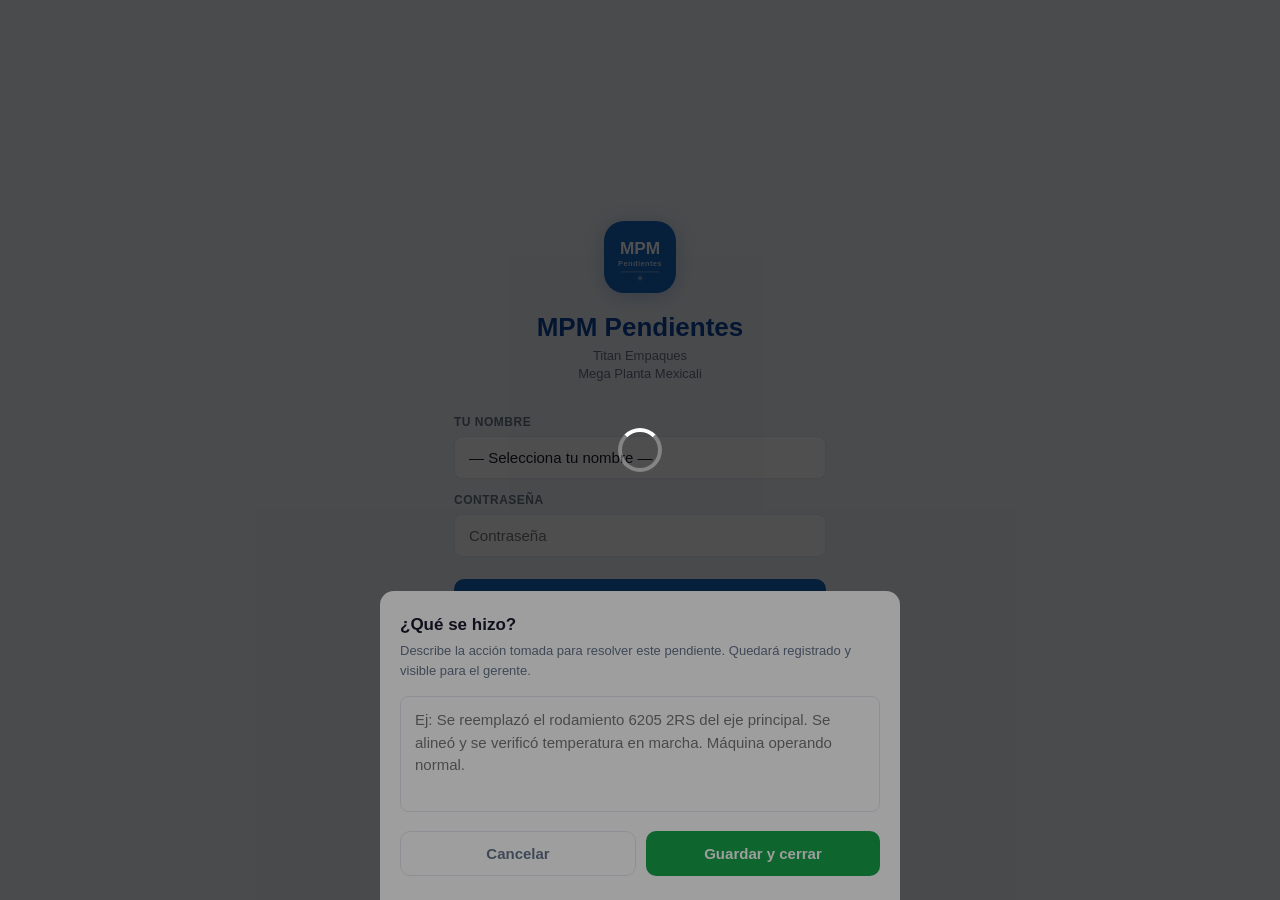
==== commit 8f51b108: "Add files via upload" ====
--- a/index.html
+++ b/index.html
@@ -4,7 +4,7 @@
   <meta charset="UTF-8">
   <meta name="viewport" content="width=device-width, initial-scale=1.0, viewport-fit=cover">
   <meta name="theme-color" content="#1565C0">
-  <meta name="apple-mobile-web-app-capable" content="yes">
+  <meta name="mobile-web-app-capable" content="yes">
   <meta name="apple-mobile-web-app-status-bar-style" content="black-translucent">
   <meta name="apple-mobile-web-app-title" content="MPM">
   <title>MPM Pendientes</title>
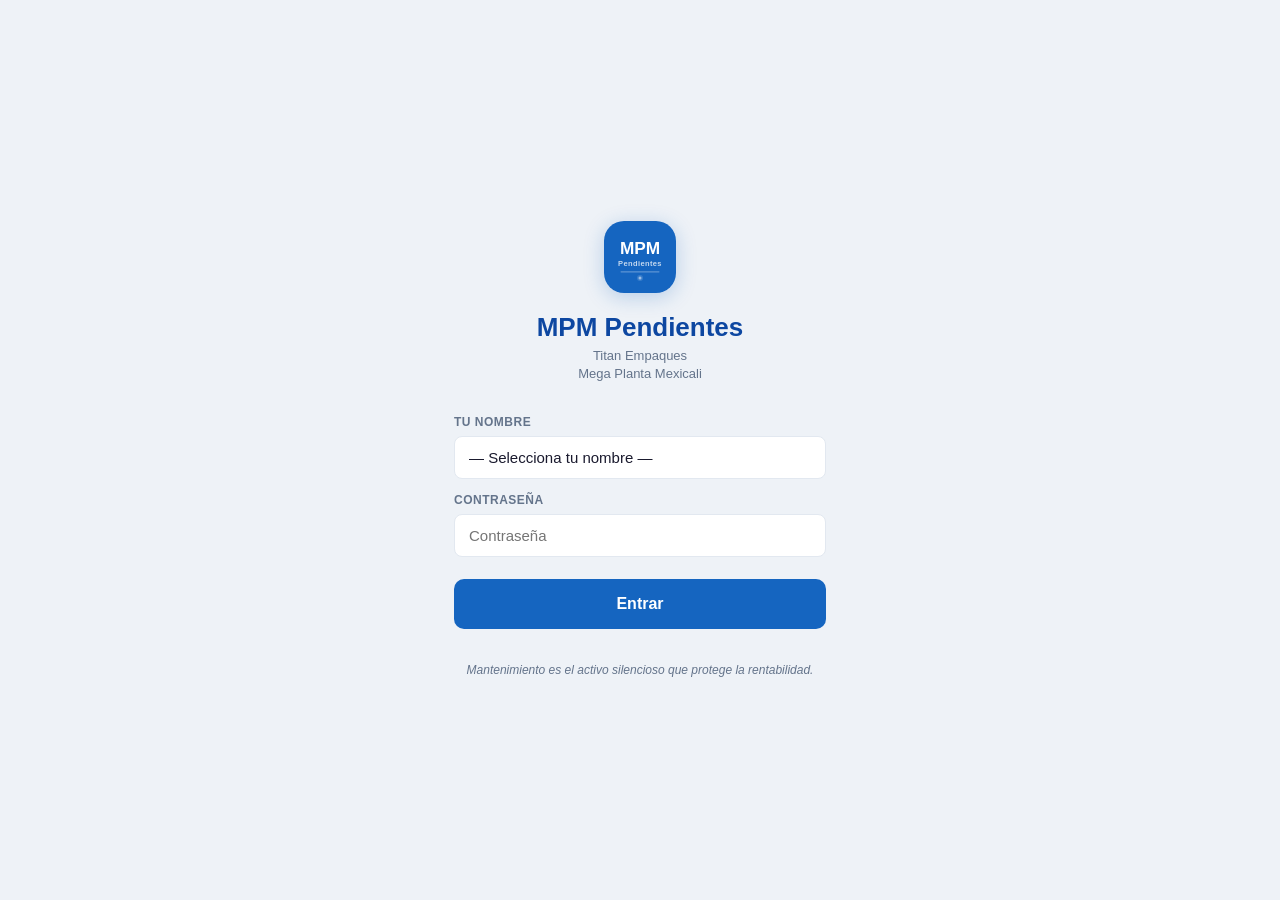
==== commit 3c34aa77: "Add files via upload" ====
--- a/index.html
+++ b/index.html
@@ -5,8 +5,6 @@
   <meta name="viewport" content="width=device-width, initial-scale=1.0, viewport-fit=cover">
   <meta name="theme-color" content="#1565C0">
   <meta name="mobile-web-app-capable" content="yes">
-  <meta name="apple-mobile-web-app-status-bar-style" content="black-translucent">
-  <meta name="apple-mobile-web-app-title" content="MPM">
   <title>MPM Pendientes</title>
   <link rel="manifest" href="manifest.json">
   <link rel="apple-touch-icon" href="icon.svg">
--- a/styles.css
+++ b/styles.css
@@ -9,6 +9,9 @@
   padding: 0;
   -webkit-tap-highlight-color: transparent;
 }
+
+/* El atributo hidden siempre gana, sin importar el display del selector */
+[hidden] { display: none !important; }
 
 :root {
   --primary:       #1565C0;
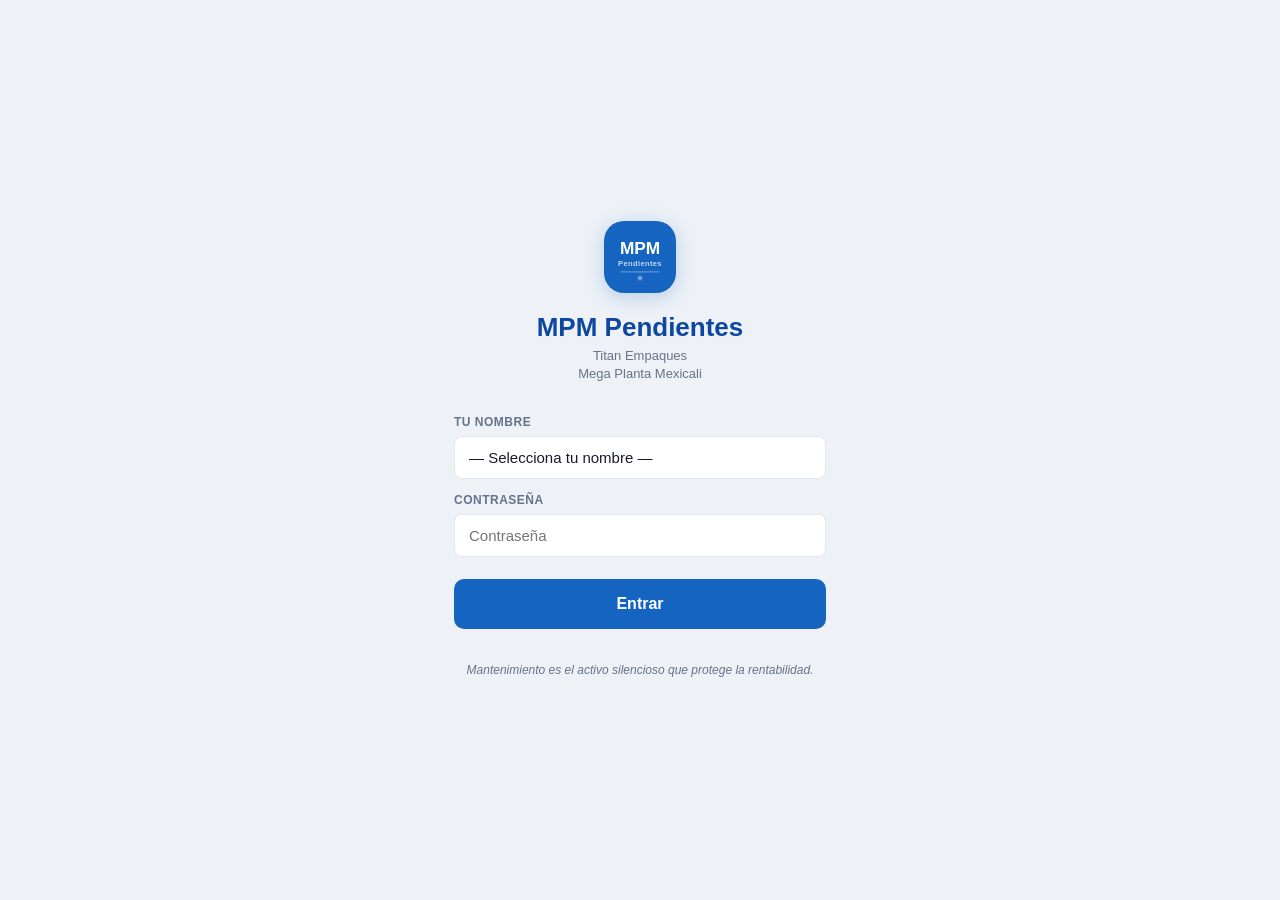
==== commit 98bb00d7: "Add files via upload" ====
--- a/index.html
+++ b/index.html
@@ -13,7 +13,7 @@
 <body>
 
 <!-- ── Loading overlay ── -->
-<div id="loading-overlay" hidden>
+<div id="loading-overlay">
   <div class="spinner"></div>
 </div>
 
@@ -21,7 +21,7 @@
 <div id="toast" class="toast"></div>
 
 <!-- ── Modal: Bitácora de resolución ── -->
-<div id="modal-bitacora" class="modal-overlay" hidden>
+<div id="modal-bitacora" class="modal-overlay">
   <div class="modal-card">
     <h3 class="modal-title">¿Qué se hizo?</h3>
     <p class="modal-subtitle">
--- a/styles.css
+++ b/styles.css
@@ -392,9 +392,10 @@
 #loading-overlay {
   position: fixed; inset: 0;
   background: rgba(0,0,0,.38);
-  display: flex; align-items: center; justify-content: center;
+  display: none; align-items: center; justify-content: center;
   z-index: 9000;
 }
+#loading-overlay.visible { display: flex; }
 .spinner {
   width: 44px; height: 44px;
   border: 4px solid rgba(255,255,255,.3);
@@ -408,9 +409,10 @@
 .modal-overlay {
   position: fixed; inset: 0;
   background: rgba(0,0,0,.5);
-  display: flex; align-items: flex-end; justify-content: center;
+  display: none; align-items: flex-end; justify-content: center;
   z-index: 8000;
 }
+.modal-overlay.visible { display: flex; }
 .modal-card {
   background: var(--card);
   border-radius: var(--radius) var(--radius) 0 0;
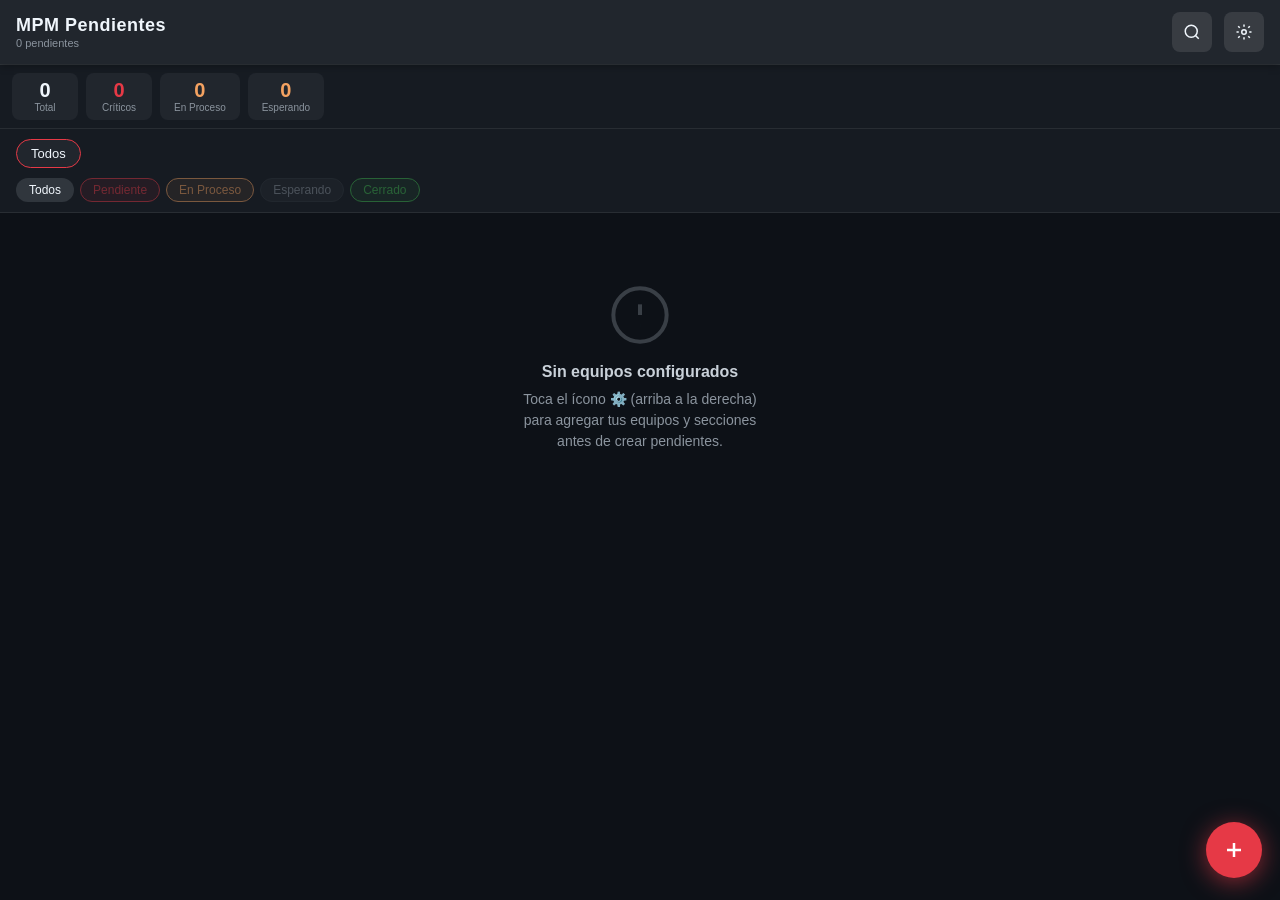
==== commit a3a74499: "Add files via upload" ====
--- a/index.html
+++ b/index.html
@@ -1,321 +1,939 @@
 <!DOCTYPE html>
 <html lang="es">
 <head>
-  <meta charset="UTF-8">
-  <meta name="viewport" content="width=device-width, initial-scale=1.0, viewport-fit=cover">
-  <meta name="theme-color" content="#1565C0">
-  <meta name="mobile-web-app-capable" content="yes">
-  <title>MPM Pendientes</title>
-  <link rel="manifest" href="manifest.json">
-  <link rel="apple-touch-icon" href="icon.svg">
-  <link rel="stylesheet" href="styles.css">
+<meta charset="UTF-8">
+<meta name="viewport" content="width=device-width, initial-scale=1.0, viewport-fit=cover">
+<meta name="theme-color" content="#E63946">
+<meta name="apple-mobile-web-app-capable" content="yes">
+<meta name="apple-mobile-web-app-status-bar-style" content="black-translucent">
+<meta name="apple-mobile-web-app-title" content="MPM">
+<title>MPM — Pendientes</title>
+<link rel="manifest" href="manifest.json">
+<link rel="apple-touch-icon" href="icon-192.svg">
+<style>
+*,*::before,*::after{box-sizing:border-box;margin:0;padding:0}
+:root{
+  --bg:#0D1117;--surf:#161B22;--surf2:#21262D;
+  --navy:#21262D;--navy2:#30363D;
+  --red:#E63946;--red2:#FF6B6B;
+  --text:#F0F6FC;--text2:#C9D1D9;--muted:#8B949E;
+  --border:rgba(255,255,255,.08);--shadow:0 4px 20px rgba(0,0,0,.6);
+  --c-crit:#E63946;--c-med:#F4A261;--c-bajo:#00B4D8;
+  --s-pend:#E63946;--s-proc:#F4A261;--s-esp:#8B949E;--s-cerr:#3FB950;
+  --r:12px;--rs:8px;--tr:.2s ease;
+  --sab:env(safe-area-inset-bottom,0px);
+  --sat:env(safe-area-inset-top,0px);
+}
+html,body{height:100%;font-family:-apple-system,BlinkMacSystemFont,'Segoe UI',sans-serif;background:var(--bg);color:var(--text);overflow:hidden}
+#app{height:100vh;height:100dvh;display:flex;flex-direction:column;overflow:hidden}
+
+/* HEADER */
+.hdr{background:var(--navy);padding:12px 16px;padding-top:calc(12px + var(--sat));display:flex;align-items:center;gap:12px;z-index:10;box-shadow:0 2px 8px rgba(0,0,0,.3)}
+.hdr-title{flex:1;min-width:0}
+.hdr-title h1{font-size:18px;font-weight:700;letter-spacing:.5px}
+.hdr-title .sub{font-size:11px;color:var(--muted);margin-top:1px;white-space:nowrap;overflow:hidden;text-overflow:ellipsis}
+.ibtn{width:40px;height:40px;border:none;background:rgba(255,255,255,.1);color:var(--text);border-radius:var(--rs);display:flex;align-items:center;justify-content:center;cursor:pointer;transition:background var(--tr);flex-shrink:0}
+.ibtn:active{background:rgba(255,255,255,.2)}
+.ibtn.active{background:rgba(230,57,70,.25);color:var(--red)}
+
+/* SEARCH BAR */
+.search-bar{background:var(--navy);border-bottom:1px solid var(--border);max-height:0;overflow:hidden;transition:max-height .25s ease}
+.search-bar.open{max-height:58px}
+.search-inner{padding:8px 12px}
+.search-inner input{width:100%;background:var(--surf2);border:1.5px solid var(--border);color:var(--text);padding:9px 14px 9px 36px;border-radius:var(--rs);font-size:15px;font-family:inherit;transition:border-color var(--tr)}
+.search-inner input:focus{outline:none;border-color:var(--red)}
+.search-wrap{position:relative}
+.search-wrap svg{position:absolute;left:10px;top:50%;transform:translateY(-50%);color:var(--muted);pointer-events:none}
+
+/* STATS */
+.stats{display:flex;gap:8px;padding:8px 12px;overflow-x:auto;scrollbar-width:none;background:var(--surf);border-bottom:1px solid var(--border)}
+.stats::-webkit-scrollbar{display:none}
+.stat{flex-shrink:0;background:var(--surf2);border-radius:var(--rs);padding:7px 14px;text-align:center;min-width:66px}
+.stat-n{font-size:20px;font-weight:700;line-height:1}
+.stat-l{font-size:10px;color:var(--muted);margin-top:2px;white-space:nowrap}
+.stat.crit .stat-n{color:var(--c-crit)}
+.stat.proc .stat-n{color:var(--s-proc)}
+.stat.med .stat-n{color:var(--c-med)}
+.stat.venc .stat-n{color:var(--red2)}
+
+/* FILTERS */
+.fbar{background:var(--surf);border-bottom:1px solid var(--border)}
+.fscroll{display:flex;gap:8px;padding:10px 16px;overflow-x:auto;scrollbar-width:none;-webkit-overflow-scrolling:touch}
+.fscroll::-webkit-scrollbar{display:none}
+.chip{flex-shrink:0;padding:6px 14px;border-radius:20px;font-size:13px;font-weight:500;border:1.5px solid var(--border);background:transparent;color:var(--text2);cursor:pointer;transition:all var(--tr);white-space:nowrap}
+.chip.on{background:var(--navy);border-color:var(--red);color:var(--text)}
+.sfilters{display:flex;padding:0 16px 10px;gap:6px;overflow-x:auto;scrollbar-width:none}
+.sfilters::-webkit-scrollbar{display:none}
+.schip{flex-shrink:0;padding:4px 12px;border-radius:20px;font-size:12px;font-weight:500;cursor:pointer;border:1.5px solid transparent;opacity:.45;transition:opacity var(--tr)}
+.schip.on{opacity:1}
+.schip[data-v="todos"]{background:var(--navy2);color:var(--text);border-color:transparent}
+.schip[data-v="pendiente"]{background:rgba(230,57,70,.15);color:#E63946;border-color:#E63946}
+.schip[data-v="en_proceso"]{background:rgba(244,162,97,.15);color:#F4A261;border-color:#F4A261}
+.schip[data-v="esperando"]{background:rgba(139,148,158,.12);color:#8B949E;border-color:#30363D}
+.schip[data-v="cerrado"]{background:rgba(63,185,80,.15);color:#3FB950;border-color:#3FB950}
+
+/* CONTENT */
+.content{flex:1;overflow-y:auto;-webkit-overflow-scrolling:touch;padding:10px 0 80px}
+.empty{display:flex;flex-direction:column;align-items:center;justify-content:center;padding:60px 32px;text-align:center;color:var(--muted)}
+.empty svg{margin-bottom:16px;opacity:.35}
+.empty h3{font-size:16px;margin-bottom:8px;color:var(--text2)}
+.empty p{font-size:14px;line-height:1.5}
+
+/* GROUPS */
+.eq-grp{margin:0 10px 10px}
+.eq-hdr{display:flex;align-items:center;gap:10px;padding:10px 14px;background:var(--navy);border-radius:var(--r) var(--r) 0 0;cursor:pointer;user-select:none}
+.eq-hdr h2{flex:1;font-size:13px;font-weight:700;letter-spacing:1px;text-transform:uppercase}
+.eq-badge{background:var(--red);color:#fff;font-size:11px;font-weight:700;padding:2px 8px;border-radius:20px;min-width:22px;text-align:center}
+.chevron{transition:transform var(--tr);color:var(--muted);flex-shrink:0}
+.eq-grp.col .chevron{transform:rotate(-90deg)}
+.eq-grp.col .sec-grp{display:none}
+
+.sec-grp{border-left:3px solid var(--red)}
+.sec-hdr{display:flex;align-items:center;gap:8px;padding:7px 14px;background:var(--surf2);font-size:12px;font-weight:600;color:var(--text2);letter-spacing:.5px;border-bottom:1px solid var(--border)}
+.sec-cnt{background:rgba(255,255,255,.1);border-radius:10px;padding:1px 7px;font-size:11px;margin-left:auto}
+
+/* CARDS */
+.pcard{display:flex;align-items:stretch;background:var(--surf);border-bottom:1px solid var(--border);cursor:pointer;transition:background var(--tr);min-height:68px}
+.pcard:last-child{border-radius:0 0 var(--r) var(--r);border-bottom:none}
+.pcard:active{background:var(--surf2)}
+.pbar{width:4px;flex-shrink:0}
+.pbar.critico{background:var(--c-crit)}
+.pbar.medio{background:var(--c-med)}
+.pbar.bajo{background:var(--c-bajo)}
+.cbody{flex:1;padding:11px 14px;min-width:0}
+.ctop{display:flex;align-items:flex-start;gap:8px;margin-bottom:5px}
+.cdesc{flex:1;font-size:14px;font-weight:500;line-height:1.3;color:var(--text)}
+.cdesc.done{text-decoration:line-through;opacity:.45}
+.sdot{width:8px;height:8px;border-radius:50%;flex-shrink:0;margin-top:4px}
+.sdot.pendiente{background:var(--s-pend)}
+.sdot.en_proceso{background:var(--s-proc)}
+.sdot.esperando{background:var(--s-esp)}
+.sdot.cerrado{background:var(--s-cerr)}
+.cmeta{display:flex;align-items:center;gap:6px;flex-wrap:wrap}
+.mi{display:flex;align-items:center;gap:3px;font-size:11px;color:var(--muted)}
+.pbadge{font-size:10px;font-weight:700;padding:2px 7px;border-radius:4px;text-transform:uppercase;letter-spacing:.5px}
+.pbadge.critico{background:#E63946;color:#F0F6FC}
+.pbadge.medio{background:#F4A261;color:#161B22}
+.pbadge.bajo{background:#00B4D8;color:#161B22}
+.ov{color:var(--c-crit)!important;font-weight:600}
+/* DAYS LABEL */
+.dl{font-size:10px;font-weight:700;padding:2px 6px;border-radius:4px;white-space:nowrap}
+.dl.ok{background:rgba(255,255,255,.06);color:var(--muted)}
+.dl.warn{background:rgba(244,162,97,.18);color:#F4A261}
+.dl.venc{background:rgba(230,57,70,.18);color:#E63946}
+/* QUICK STATUS BUTTON */
+.qs-btn{width:36px;flex-shrink:0;border:none;background:transparent;color:var(--muted);display:flex;align-items:center;justify-content:center;cursor:pointer;transition:background var(--tr);border-left:1px solid var(--border);padding:0}
+.qs-btn:active{background:var(--surf2)}
+.qs-menu{position:fixed;background:var(--surf2);border:1px solid var(--border);border-radius:var(--rs);box-shadow:0 8px 28px rgba(0,0,0,.6);z-index:500;min-width:170px;overflow:hidden;display:none}
+.qs-menu.open{display:block}
+.qs-item{padding:13px 16px;font-size:14px;font-weight:500;cursor:pointer;display:flex;align-items:center;gap:10px;border-bottom:1px solid var(--border);color:var(--text2);transition:background var(--tr)}
+.qs-item:last-child{border-bottom:none}
+.qs-item:active{background:var(--navy2)}
+.qs-dot{width:9px;height:9px;border-radius:50%;flex-shrink:0}
+
+/* FAB */
+.fab{position:fixed;bottom:calc(22px + var(--sab));right:18px;width:56px;height:56px;border-radius:50%;background:#E63946;color:#fff;border:none;display:flex;align-items:center;justify-content:center;cursor:pointer;box-shadow:0 4px 24px rgba(230,57,70,.6);transition:transform var(--tr);z-index:20}
+.fab:active{transform:scale(.9)}
+
+/* OVERLAYS */
+.ov-wrap{position:fixed;inset:0;z-index:100;pointer-events:none;opacity:0;transition:opacity var(--tr)}
+.ov-wrap.open{pointer-events:auto;opacity:1}
+.ov-bg{position:absolute;inset:0;background:rgba(0,0,0,.6);backdrop-filter:blur(2px)}
+
+/* BOTTOM SHEET */
+.bsheet{position:absolute;bottom:0;left:0;right:0;background:var(--surf);border-radius:var(--r) var(--r) 0 0;max-height:93vh;display:flex;flex-direction:column;transform:translateY(100%);transition:transform .3s cubic-bezier(.34,1.2,.64,1)}
+.ov-wrap.open .bsheet{transform:translateY(0)}
+.shandle{width:36px;height:4px;background:rgba(255,255,255,.18);border-radius:2px;margin:10px auto 4px;flex-shrink:0}
+.shdr{display:flex;align-items:center;padding:10px 16px;border-bottom:1px solid var(--border);flex-shrink:0}
+.stitle{flex:1;font-size:16px;font-weight:700}
+.sbody{flex:1;overflow-y:auto;padding:16px;padding-bottom:calc(16px + var(--sab))}
+
+/* FULL-SCREEN PANEL */
+.fspanel{position:absolute;inset:0;background:var(--bg);transform:translateX(100%);transition:transform .3s ease;display:flex;flex-direction:column;overflow:hidden}
+.ov-wrap.open .fspanel{transform:translateX(0)}
+.phdr{background:var(--navy);padding:12px 16px;padding-top:calc(12px + var(--sat));display:flex;align-items:center;gap:12px;flex-shrink:0}
+.phdr-title{flex:1;font-size:16px;font-weight:700}
+.pcontent{flex:1;overflow-y:auto;-webkit-overflow-scrolling:touch;padding:16px;padding-bottom:calc(24px + var(--sab))}
+
+/* FORM */
+.fg{margin-bottom:16px}
+label{display:block;font-size:11px;font-weight:700;color:var(--muted);text-transform:uppercase;letter-spacing:.6px;margin-bottom:6px}
+input[type=text],input[type=date],textarea,select{width:100%;background:var(--surf2);border:1.5px solid var(--border);color:var(--text);padding:12px 14px;border-radius:var(--rs);font-size:15px;font-family:inherit;transition:border-color var(--tr);-webkit-appearance:none;appearance:none}
+input:focus,textarea:focus,select:focus{outline:none;border-color:var(--red)}
+textarea{resize:none;min-height:76px;line-height:1.5}
+select option{background:var(--surf2)}
+input[type=date]::-webkit-calendar-picker-indicator{filter:invert(1);opacity:.4}
+.selrow{display:flex;gap:7px;flex-wrap:wrap}
+.sopt{flex:1;min-width:70px;padding:9px 4px;text-align:center;border-radius:var(--rs);font-size:11px;font-weight:700;cursor:pointer;border:1.5px solid var(--border);transition:all var(--tr);background:transparent;color:var(--muted);text-transform:uppercase;letter-spacing:.3px}
+.sopt.on[data-v="critico"]{background:rgba(230,57,70,.2);border-color:#E63946;color:#E63946}
+.sopt.on[data-v="medio"]{background:rgba(244,162,97,.2);border-color:#F4A261;color:#F4A261}
+.sopt.on[data-v="bajo"]{background:rgba(0,180,216,.2);border-color:#00B4D8;color:#00B4D8}
+.sopt.on[data-v="pendiente"]{background:rgba(230,57,70,.2);border-color:#E63946;color:#E63946}
+.sopt.on[data-v="en_proceso"]{background:rgba(244,162,97,.2);border-color:#F4A261;color:#F4A261}
+.sopt.on[data-v="esperando"]{background:rgba(139,148,158,.15);border-color:#8B949E;color:#8B949E}
+.sopt.on[data-v="cerrado"]{background:rgba(63,185,80,.2);border-color:#3FB950;color:#3FB950}
+.btn{display:block;width:100%;padding:14px;border-radius:var(--rs);border:none;font-size:15px;font-weight:700;cursor:pointer;transition:opacity var(--tr);font-family:inherit}
+.btn:active{opacity:.8}
+.btn-p{background:var(--red);color:#fff;margin-top:4px}
+.btn-s{background:var(--surf2);color:var(--text2);margin-top:8px}
+.btn-d{background:rgba(230,57,70,.15);color:#E63946;margin-top:8px;border:1px solid rgba(230,57,70,.3)}
+.divider{height:1px;background:var(--border);margin:16px 0}
+/* COMBO */
+.combo-wrap{position:relative}
+.combo-drop{position:absolute;top:calc(100% - 2px);left:0;right:0;background:var(--surf2);border:1.5px solid var(--red);border-top:none;border-radius:0 0 var(--rs) var(--rs);max-height:200px;overflow-y:auto;z-index:300;display:none;box-shadow:0 8px 24px rgba(0,0,0,.5)}
+.combo-drop.open{display:block}
+.citem{padding:13px 14px;font-size:14px;cursor:pointer;border-bottom:1px solid var(--border);color:var(--text);display:flex;align-items:center;gap:8px}
+.citem:last-child{border-bottom:none}
+.citem.sel{background:rgba(230,57,70,.12)}
+.citem.new-item{color:var(--red);font-weight:600}
+.citem:active{background:var(--navy2)}
+input.drop-open{border-radius:var(--rs) var(--rs) 0 0!important;border-color:var(--red)!important;border-bottom-color:transparent!important}
+
+/* DETAIL */
+.dtitle{font-size:18px;font-weight:700;line-height:1.3;margin-bottom:12px}
+.dbadges{display:flex;flex-wrap:wrap;gap:8px;margin-bottom:20px}
+.badge{padding:5px 13px;border-radius:20px;font-size:12px;font-weight:600}
+.dsec{margin-bottom:20px}
+.dsec h3{font-size:11px;font-weight:700;color:var(--muted);text-transform:uppercase;letter-spacing:1px;margin-bottom:8px;padding-bottom:6px;border-bottom:1px solid var(--border)}
+.drow{display:flex;align-items:flex-start;gap:12px;padding:8px 0;border-bottom:1px solid var(--border)}
+.drow:last-child{border-bottom:none}
+.drl{font-size:12px;color:var(--muted);width:90px;flex-shrink:0;padding-top:1px}
+.drv{font-size:14px;color:var(--text);flex:1}
+.notes{font-size:14px;color:var(--text2);line-height:1.6;background:var(--surf2);padding:12px;border-radius:var(--rs);white-space:pre-wrap;word-break:break-word}
+.notes.cierre{border-left:3px solid #3FB950}
+.dbtn-row{display:flex;gap:8px;margin-top:8px}
+.dbtn-row .btn{margin:0}
+
+/* SETTINGS */
+.ssec{margin-bottom:24px}
+.ssec h3{font-size:11px;font-weight:700;color:var(--muted);text-transform:uppercase;letter-spacing:1px;margin-bottom:10px}
+.eitem{display:flex;align-items:center;gap:10px;padding:10px 12px;background:var(--surf);border-radius:var(--rs);margin-bottom:6px}
+.eitem-name{flex:1;font-size:14px}
+.eitem-cnt{font-size:11px;color:var(--muted)}
+.xbtn{width:28px;height:28px;border:none;border-radius:6px;display:flex;align-items:center;justify-content:center;cursor:pointer;background:rgba(255,255,255,.07);color:var(--text2);flex-shrink:0}
+.xbtn.del{background:rgba(230,57,70,.15);color:#E63946}
+.xbtn:active{opacity:.7}
+.sec-list{margin-left:14px;padding-left:12px;border-left:2px solid var(--border);margin-top:4px;margin-bottom:8px}
+.iadd{display:flex;gap:8px;margin-top:6px}
+.iadd input{flex:1;padding:9px 12px;font-size:14px;border-radius:var(--rs);background:var(--surf2);border:1.5px solid var(--border);color:var(--text);font-family:inherit}
+.iadd input:focus{outline:none;border-color:var(--red)}
+.iadd button{padding:9px 14px;background:var(--red);color:#fff;border:none;border-radius:var(--rs);font-size:14px;font-weight:700;cursor:pointer;white-space:nowrap;font-family:inherit}
+.iadd button:active{opacity:.8}
+.eq-block{background:var(--surf);border-radius:var(--rs);padding:12px;margin-bottom:8px}
+.eq-block-hdr{display:flex;align-items:center;gap:8px}
+.eq-block-name{flex:1;font-size:15px;font-weight:700}
+
+/* CLOSE NOTE MODAL */
+.cm-wrap{position:fixed;inset:0;z-index:600;display:flex;align-items:center;justify-content:center;padding:20px;background:rgba(0,0,0,.65);backdrop-filter:blur(3px);opacity:0;pointer-events:none;transition:opacity var(--tr)}
+.cm-wrap.open{opacity:1;pointer-events:auto}
+.cm-box{background:var(--surf);border-radius:var(--r);padding:22px 20px;width:100%;max-width:380px;box-shadow:0 8px 40px rgba(0,0,0,.7)}
+.cm-box h3{font-size:16px;font-weight:700;margin-bottom:6px;color:var(--text)}
+.cm-box p{font-size:13px;color:var(--muted);margin-bottom:14px;line-height:1.4}
+.cm-box textarea{width:100%;background:var(--surf2);border:1.5px solid var(--border);color:var(--text);padding:11px 13px;border-radius:var(--rs);font-size:14px;font-family:inherit;min-height:80px;resize:none;line-height:1.5}
+.cm-box textarea:focus{outline:none;border-color:#3FB950}
+.cm-btns{display:flex;gap:8px;margin-top:14px}
+.cm-btns button{flex:1;padding:12px;border-radius:var(--rs);border:none;font-size:14px;font-weight:700;cursor:pointer;font-family:inherit}
+.cm-confirm{background:#3FB950;color:#161B22}
+.cm-skip{background:var(--surf2);color:var(--text2)}
+.cm-confirm:active,.cm-skip:active{opacity:.8}
+
+/* TOAST */
+.toast{position:fixed;bottom:calc(78px + var(--sab));left:50%;transform:translateX(-50%) translateY(12px);background:var(--navy2);color:var(--text);padding:10px 20px;border-radius:20px;font-size:13px;font-weight:500;box-shadow:var(--shadow);opacity:0;transition:all .25s ease;pointer-events:none;white-space:nowrap;z-index:999}
+.toast.show{opacity:1;transform:translateX(-50%) translateY(0)}
+</style>
 </head>
 <body>
-
-<!-- ── Loading overlay ── -->
-<div id="loading-overlay">
-  <div class="spinner"></div>
+<div id="app">
+  <div class="hdr">
+    <div class="hdr-title">
+      <h1>MPM Pendientes</h1>
+      <div class="sub" id="subtitle">Cargando...</div>
+    </div>
+    <button class="ibtn" id="btn-search" title="Buscar">
+      <svg width="18" height="18" viewBox="0 0 24 24" fill="none" stroke="currentColor" stroke-width="2"><circle cx="11" cy="11" r="8"/><line x1="21" y1="21" x2="16.65" y2="16.65"/></svg>
+    </button>
+    <button class="ibtn" id="btn-settings" title="Equipos y secciones">
+      <svg width="18" height="18" viewBox="0 0 24 24" fill="none" stroke="currentColor" stroke-width="2"><circle cx="12" cy="12" r="3"/><path d="M12 2v3M12 19v3M4.22 4.22l2.12 2.12M17.66 17.66l2.12 2.12M2 12h3M19 12h3M4.22 19.78l2.12-2.12M17.66 6.34l2.12-2.12"/></svg>
+    </button>
+  </div>
+
+  <div class="search-bar" id="search-bar">
+    <div class="search-inner">
+      <div class="search-wrap">
+        <svg width="15" height="15" viewBox="0 0 24 24" fill="none" stroke="currentColor" stroke-width="2"><circle cx="11" cy="11" r="8"/><line x1="21" y1="21" x2="16.65" y2="16.65"/></svg>
+        <input type="text" id="search-input" placeholder="Buscar descripción, equipo, sección, responsable...">
+      </div>
+    </div>
+  </div>
+
+  <div class="stats" id="stats"></div>
+
+  <div class="fbar">
+    <div class="fscroll" id="eq-filters"></div>
+    <div class="sfilters" id="st-filters"></div>
+  </div>
+
+  <div class="content" id="content"></div>
+
+  <button class="fab" id="btn-add">
+    <svg width="24" height="24" viewBox="0 0 24 24" fill="none" stroke="currentColor" stroke-width="2.5"><line x1="12" y1="5" x2="12" y2="19"/><line x1="5" y1="12" x2="19" y2="12"/></svg>
+  </button>
 </div>
 
-<!-- ── Toast ── -->
-<div id="toast" class="toast"></div>
-
-<!-- ── Modal: Bitácora de resolución ── -->
-<div id="modal-bitacora" class="modal-overlay">
-  <div class="modal-card">
-    <h3 class="modal-title">¿Qué se hizo?</h3>
-    <p class="modal-subtitle">
-      Describe la acción tomada para resolver este pendiente.
-      Quedará registrado y visible para el gerente.
-    </p>
-    <textarea id="bitacora-texto" class="form-textarea" rows="4"
-      placeholder="Ej: Se reemplazó el rodamiento 6205 2RS del eje principal. Se alineó y se verificó temperatura en marcha. Máquina operando normal."></textarea>
-    <div class="modal-actions">
-      <button class="btn btn-ghost" onclick="closeBitacoraModal()">Cancelar</button>
-      <button class="btn btn-success" onclick="submitBitacora()">Guardar y cerrar</button>
+<!-- FORM OVERLAY -->
+<div class="ov-wrap" id="form-ov">
+  <div class="ov-bg" id="form-bg"></div>
+  <div class="bsheet">
+    <div class="shandle"></div>
+    <div class="shdr">
+      <span class="stitle" id="form-title">Nuevo Pendiente</span>
+      <button class="ibtn" id="form-close">
+        <svg width="18" height="18" viewBox="0 0 24 24" fill="none" stroke="currentColor" stroke-width="2"><line x1="18" y1="6" x2="6" y2="18"/><line x1="6" y1="6" x2="18" y2="18"/></svg>
+      </button>
+    </div>
+    <div class="sbody">
+      <form id="pform" autocomplete="off">
+        <div class="fg">
+          <label>Descripción *</label>
+          <textarea id="f-desc" rows="3" placeholder="Describe el pendiente de mantenimiento..." required></textarea>
+        </div>
+        <div class="fg">
+          <label>Equipo *</label>
+          <div class="combo-wrap">
+            <input type="text" id="f-eq" placeholder="Escribe o selecciona equipo..." autocomplete="off">
+            <div class="combo-drop" id="drop-eq"></div>
+          </div>
+        </div>
+        <div class="fg">
+          <label>Sección / Módulo</label>
+          <div class="combo-wrap">
+            <input type="text" id="f-sec" placeholder="Escribe o selecciona sección...">
+            <div class="combo-drop" id="drop-sec"></div>
+          </div>
+        </div>
+        <div class="fg">
+          <label>Prioridad</label>
+          <div class="selrow" id="sel-prio">
+            <div class="sopt on" data-f="prio" data-v="critico">⛔ Crítico</div>
+            <div class="sopt" data-f="prio" data-v="medio">⚠️ Medio</div>
+            <div class="sopt" data-f="prio" data-v="bajo">✅ Bajo</div>
+          </div>
+        </div>
+        <div class="fg">
+          <label>Estatus</label>
+          <div class="selrow" id="sel-est">
+            <div class="sopt on" data-f="est" data-v="pendiente">Pendiente</div>
+            <div class="sopt" data-f="est" data-v="en_proceso">En Proceso</div>
+            <div class="sopt" data-f="est" data-v="esperando">Esperando</div>
+            <div class="sopt" data-f="est" data-v="cerrado">Cerrado</div>
+          </div>
+        </div>
+        <div class="fg">
+          <label>Fecha Límite</label>
+          <input type="date" id="f-fecha">
+        </div>
+        <div class="fg">
+          <label>Responsable</label>
+          <input type="text" id="f-resp" placeholder="Nombre del técnico o supervisor">
+        </div>
+        <div class="fg">
+          <label>Notas</label>
+          <textarea id="f-notas" rows="3" placeholder="Observaciones, materiales, referencias..."></textarea>
+        </div>
+        <button type="submit" class="btn btn-p" id="form-submit">Guardar</button>
+        <button type="button" class="btn btn-s" id="form-cancel">Cancelar</button>
+        <button type="button" class="btn btn-d" id="form-del" style="display:none">Eliminar pendiente</button>
+      </form>
     </div>
   </div>
 </div>
 
-<!-- =================================================================== -->
-<!-- VIEW: LOGIN                                                          -->
-<!-- =================================================================== -->
-<div id="view-login" class="view active">
-  <div class="login-container">
-    <div class="login-logo">
-      <img src="icon.svg" alt="MPM" width="72" height="72">
+<!-- DETAIL OVERLAY -->
+<div class="ov-wrap" id="det-ov">
+  <div class="fspanel">
+    <div class="phdr">
+      <button class="ibtn" id="det-back">
+        <svg width="18" height="18" viewBox="0 0 24 24" fill="none" stroke="currentColor" stroke-width="2"><polyline points="15 18 9 12 15 6"/></svg>
+      </button>
+      <span class="phdr-title">Detalle</span>
+      <button class="ibtn" id="det-edit">
+        <svg width="18" height="18" viewBox="0 0 24 24" fill="none" stroke="currentColor" stroke-width="2"><path d="M11 4H4a2 2 0 0 0-2 2v14a2 2 0 0 0 2 2h14a2 2 0 0 0 2-2v-7"/><path d="M18.5 2.5a2.121 2.121 0 0 1 3 3L12 15l-4 1 1-4 9.5-9.5z"/></svg>
+      </button>
     </div>
-    <h1 class="login-title">MPM Pendientes</h1>
-    <p class="login-subtitle">Titan Empaques<br>Mega Planta Mexicali</p>
-
-    <div class="form-group">
-      <label class="form-label">Tu nombre</label>
-      <select id="login-nombre" class="form-select">
-        <option value="">— Selecciona tu nombre —</option>
-      </select>
-    </div>
-
-    <div class="form-group">
-      <label class="form-label">Contraseña</label>
-      <input type="password" id="login-password" class="form-input"
-        placeholder="Contraseña"
-        onkeydown="if(event.key==='Enter') handleLogin()">
-    </div>
-
-    <button class="btn btn-primary btn-full" onclick="handleLogin()">Entrar</button>
-
-    <p class="login-footer">
-      Mantenimiento es el activo silencioso que protege la rentabilidad.
-    </p>
+    <div class="pcontent" id="det-content"></div>
   </div>
 </div>
 
-<!-- =================================================================== -->
-<!-- VIEW: DASHBOARD                                                      -->
-<!-- =================================================================== -->
-<div id="view-dashboard" class="view">
-  <header class="app-header">
-    <div class="header-left">
-      <span class="header-greeting">Hola, <strong id="dash-nombre">—</strong></span>
-      <span class="header-rol" id="dash-rol"></span>
+<!-- SETTINGS OVERLAY -->
+<div class="ov-wrap" id="set-ov">
+  <div class="fspanel">
+    <div class="phdr">
+      <button class="ibtn" id="set-back">
+        <svg width="18" height="18" viewBox="0 0 24 24" fill="none" stroke="currentColor" stroke-width="2"><polyline points="15 18 9 12 15 6"/></svg>
+      </button>
+      <span class="phdr-title">Equipos y Secciones</span>
     </div>
-    <button class="btn-icon" onclick="loadAndShowDashboard()" title="Actualizar datos">
-      <svg width="18" height="18" viewBox="0 0 24 24" fill="none" stroke="currentColor" stroke-width="2">
-        <polyline points="23 4 23 10 17 10"/>
-        <polyline points="1 20 1 14 7 14"/>
-        <path d="M3.51 9a9 9 0 0 1 14.85-3.36L23 10M1 14l4.64 4.36A9 9 0 0 0 20.49 15"/>
-      </svg>
-    </button>
-    <button class="btn-icon" onclick="handleLogout()" title="Cerrar sesión">
-      <svg width="18" height="18" viewBox="0 0 24 24" fill="none" stroke="currentColor" stroke-width="2">
-        <path d="M9 21H5a2 2 0 0 1-2-2V5a2 2 0 0 1 2-2h4"/>
-        <polyline points="16 17 21 12 16 7"/>
-        <line x1="21" y1="12" x2="9" y2="12"/>
-      </svg>
-    </button>
-  </header>
-
-  <main class="view-content">
-    <!-- Propuestas alert (gerente only) -->
-    <div id="dash-propuestas-section" class="alert-banner" hidden>
-      <span>⚠️ <strong id="badge-propuestas">0</strong> propuesta(s) esperan tu aprobación</span>
-      <button class="btn btn-sm"
-        onclick="openLista('propuestas')"
-        style="background:#F59E0B;color:#fff;flex-shrink:0;margin-left:auto;">Ver</button>
-    </div>
-
-    <!-- Stats -->
-    <div class="stats-grid">
-      <div class="stat-card stat-pendiente" onclick="openLista('pendiente')">
-        <span class="stat-num" id="count-pendiente">—</span>
-        <span class="stat-label">Pendiente</span>
-      </div>
-      <div class="stat-card stat-proceso" onclick="openLista('en_proceso')">
-        <span class="stat-num" id="count-en-proceso">—</span>
-        <span class="stat-label">En Proceso</span>
-      </div>
-      <div class="stat-card stat-resuelto" onclick="openLista('resuelto')">
-        <span class="stat-num" id="count-resuelto">—</span>
-        <span class="stat-label">Resueltos</span>
-      </div>
-    </div>
-
-    <!-- Quick actions -->
-    <div class="actions-row">
-      <button class="btn btn-outline" onclick="openLista('todos')">📋 Ver todo</button>
-      <button class="btn btn-primary" onclick="openNuevo()">+ Nuevo</button>
-    </div>
-
-    <!-- Gerente: filtros por supervisor -->
-    <div id="dash-gerente-section" hidden>
-      <div class="section-title">Ver por supervisor</div>
-      <div class="supervisor-chips">
-        <button class="btn btn-ghost btn-sm" onclick="openListaPersona('Daniel Cervantes')">Daniel</button>
-        <button class="btn btn-ghost btn-sm" onclick="openListaPersona('Efrain Ruiz')">Efrain</button>
-        <button class="btn btn-ghost btn-sm" onclick="openListaPersona('Jesus Ley')">Jesus</button>
-        <button class="btn btn-ghost btn-sm" onclick="openListaPersona('Arol Lopez')">Arol</button>
-        <button class="btn btn-ghost btn-sm" onclick="openListaPersona('Ramon Alarcon')">Ramon</button>
-        <button class="btn btn-ghost btn-sm" onclick="openListaPersona('Nohemi Hernández')">Nohemi</button>
-      </div>
-    </div>
-
-    <!-- Recent -->
-    <div class="section-title">Activos recientes</div>
-    <div id="dash-recent"></div>
-  </main>
+    <div class="pcontent" id="set-content"></div>
+  </div>
 </div>
 
-<!-- =================================================================== -->
-<!-- VIEW: LISTA                                                          -->
-<!-- =================================================================== -->
-<div id="view-lista" class="view">
-  <header class="app-header">
-    <button class="btn-icon" onclick="showView('view-dashboard')" aria-label="Atrás">
-      <svg width="20" height="20" viewBox="0 0 24 24" fill="none" stroke="currentColor" stroke-width="2.5">
-        <polyline points="15 18 9 12 15 6"/>
-      </svg>
-    </button>
-    <h2 class="header-title" id="lista-title">Pendientes</h2>
-    <button class="btn-icon" onclick="openNuevo()" title="Nuevo pendiente">
-      <svg width="20" height="20" viewBox="0 0 24 24" fill="none" stroke="currentColor" stroke-width="2.5">
-        <line x1="12" y1="5" x2="12" y2="19"/>
-        <line x1="5" y1="12" x2="19" y2="12"/>
-      </svg>
-    </button>
-  </header>
-
-  <!-- Filter pills -->
-  <div class="filter-bar">
-    <div class="filter-pills">
-      <button class="filter-pill active" data-filtro="todos"      onclick="setFiltro('todos')">Todos</button>
-      <button class="filter-pill"        data-filtro="pendiente"  onclick="setFiltro('pendiente')">Pendiente</button>
-      <button class="filter-pill"        data-filtro="en_proceso" onclick="setFiltro('en_proceso')">En Proceso</button>
-      <button class="filter-pill"        data-filtro="resuelto"   onclick="setFiltro('resuelto')">Resueltos</button>
-      <button class="filter-pill"        data-filtro="propuestas" onclick="setFiltro('propuestas')">Propuestas</button>
-    </div>
-    <!-- Persona filter (gerente only) -->
-    <div id="persona-filter" class="persona-filter" hidden>
-      <select id="persona-select" class="form-select form-select-sm"
-        onchange="setFiltroPersona(this.value)">
-        <option value="">— Todas las personas —</option>
-        <option value="Daniel Cervantes">Daniel Cervantes</option>
-        <option value="Efrain Ruiz">Efrain Ruiz</option>
-        <option value="Jesus Ley">Jesus Ley</option>
-        <option value="Arol Lopez">Arol Lopez</option>
-        <option value="Ramon Alarcon">Ramon Alarcon</option>
-        <option value="Nohemi Hernández">Nohemi Hernández</option>
-      </select>
+<!-- QUICK STATUS MENU (floating) -->
+<div id="qs-menu" class="qs-menu">
+  <div class="qs-item" onclick="qsSelect('pendiente')"><span class="qs-dot" style="background:#E63946"></span>Pendiente</div>
+  <div class="qs-item" onclick="qsSelect('en_proceso')"><span class="qs-dot" style="background:#F4A261"></span>En Proceso</div>
+  <div class="qs-item" onclick="qsSelect('esperando')"><span class="qs-dot" style="background:#8B949E"></span>Esperando</div>
+  <div class="qs-item" onclick="qsSelect('cerrado')"><span class="qs-dot" style="background:#3FB950"></span>Cerrado</div>
+</div>
+
+<!-- CLOSE NOTE MODAL -->
+<div class="cm-wrap" id="close-modal">
+  <div class="cm-box">
+    <h3>✓ Cerrar pendiente</h3>
+    <p>Agrega una nota de cierre opcional (resolución, acción tomada, observaciones).</p>
+    <textarea id="close-note" placeholder="Ej: Se reemplazó rodamiento 6205 2RS. Máquina operando normal."></textarea>
+    <div class="cm-btns">
+      <button class="cm-confirm" onclick="confirmClose()">Guardar nota</button>
+      <button class="cm-skip" onclick="skipClose()">Sin nota</button>
     </div>
   </div>
-
-  <main class="view-content">
-    <div id="lista-items"></div>
-  </main>
 </div>
 
-<!-- =================================================================== -->
-<!-- VIEW: DETALLE                                                        -->
-<!-- =================================================================== -->
-<div id="view-detalle" class="view">
-  <header class="app-header">
-    <button class="btn-icon" onclick="goBackFromDetalle()" aria-label="Atrás">
-      <svg width="20" height="20" viewBox="0 0 24 24" fill="none" stroke="currentColor" stroke-width="2.5">
-        <polyline points="15 18 9 12 15 6"/>
-      </svg>
-    </button>
-    <h2 class="header-title">Detalle del pendiente</h2>
-    <div style="width:40px"></div>
-  </header>
-
-  <main class="view-content">
-    <!-- Info fields -->
-    <div class="detail-card">
-      <div class="detail-row">
-        <span class="detail-label">Máquina</span>
-        <span class="detail-value" id="det-maquina"></span>
+<div class="toast" id="toast"></div>
+
+<script>
+// ── DATA ────────────────────────────────────────────────────
+const DEF_EQ = [];
+const DEF_SEC = {};
+const PLABS = {critico:'⛔ Crítico',medio:'⚠️ Medio',bajo:'✅ Bajo'};
+const SLABS = {pendiente:'Pendiente',en_proceso:'En Proceso',esperando:'Esperando',cerrado:'Cerrado'};
+const SBADGE = {
+  pendiente: {bg:'#E63946', color:'#F0F6FC'},
+  en_proceso:{bg:'#F4A261', color:'#161B22'},
+  esperando: {bg:'#30363D', color:'#8B949E'},
+  cerrado:   {bg:'#3FB950', color:'#161B22'}
+};
+
+let S = { pendientes:[], equipos:[], secciones:{}, fEq:'todos', fSt:'todos', search:'', editId:null, detId:null };
+
+function load() {
+  try {
+    const p=localStorage.getItem('mpm_p'), e=localStorage.getItem('mpm_e'), s=localStorage.getItem('mpm_s');
+    S.pendientes = p ? JSON.parse(p) : [];
+    S.equipos = e ? JSON.parse(e) : [...DEF_EQ];
+    S.secciones = s ? JSON.parse(s) : JSON.parse(JSON.stringify(DEF_SEC));
+  } catch(_) {
+    S.pendientes=[]; S.equipos=[...DEF_EQ]; S.secciones=JSON.parse(JSON.stringify(DEF_SEC));
+  }
+}
+function save() {
+  localStorage.setItem('mpm_p',JSON.stringify(S.pendientes));
+  localStorage.setItem('mpm_e',JSON.stringify(S.equipos));
+  localStorage.setItem('mpm_s',JSON.stringify(S.secciones));
+}
+function uid() { return Date.now().toString(36)+Math.random().toString(36).slice(2,9); }
+function esc(s) { return s==null?'':String(s).replace(/&/g,'&amp;').replace(/</g,'&lt;').replace(/>/g,'&gt;').replace(/"/g,'&quot;'); }
+function today() { return new Date().toISOString().split('T')[0]; }
+function fmtDate(d) {
+  if(!d) return '—';
+  const [y,m,day]=d.split('-');
+  return `${+day} ${['Ene','Feb','Mar','Abr','May','Jun','Jul','Ago','Sep','Oct','Nov','Dic'][+m-1]} ${y}`;
+}
+function overdue(fl,st) { return fl && st!=='cerrado' && new Date(fl+'T00:00:00')<new Date(new Date().toDateString()); }
+
+function daysLabel(fl, st) {
+  if (!fl || st === 'cerrado') return null;
+  const now = new Date(new Date().toDateString());
+  const d = new Date(fl + 'T00:00:00');
+  const diff = Math.round((d - now) / 86400000);
+  if (diff === 0) return {text:'Hoy', cls:'warn'};
+  if (diff === 1) return {text:'Mañana', cls:'warn'};
+  if (diff > 0) return {text:`${diff} días`, cls:'ok'};
+  if (diff === -1) return {text:'Vencido 1 día', cls:'venc'};
+  return {text:`Vencido ${Math.abs(diff)} días`, cls:'venc'};
+}
+
+function toast(msg,ms=2200) {
+  const t=document.getElementById('toast');
+  t.textContent=msg; t.classList.add('show');
+  setTimeout(()=>t.classList.remove('show'),ms);
+}
+
+// ── RENDER ────────────────────────────────────────────────
+function getFiltered() {
+  const q = S.search.trim().toLowerCase();
+  return S.pendientes.filter(p=>{
+    const eq = S.fEq==='todos' || p.equipo===S.fEq;
+    const st = S.fSt==='todos' || p.estatus===S.fSt;
+    if (!eq || !st) return false;
+    if (!q) return true;
+    return (
+      (p.descripcion||'').toLowerCase().includes(q) ||
+      (p.equipo||'').toLowerCase().includes(q) ||
+      (p.seccion||'').toLowerCase().includes(q) ||
+      (p.responsable||'').toLowerCase().includes(q)
+    );
+  });
+}
+
+function renderStats() {
+  const all = S.pendientes;
+  const vis = getFiltered();
+  const crit = vis.filter(p=>p.prioridad==='critico'&&p.estatus!=='cerrado').length;
+  const proc = vis.filter(p=>p.estatus==='en_proceso').length;
+  const esp  = vis.filter(p=>p.estatus==='esperando').length;
+  const venc = vis.filter(p=>overdue(p.fechaLimite,p.estatus)).length;
+  const srch = S.search.trim() ? ` · "${S.search.trim()}"` : '';
+  document.getElementById('subtitle').textContent =
+    `${vis.length} pendiente${vis.length!==1?'s':''}${S.fEq!=='todos'?' · '+S.fEq:''}${srch}`;
+  document.getElementById('stats').innerHTML =
+    `<div class="stat"><div class="stat-n">${all.length}</div><div class="stat-l">Total</div></div>`+
+    `<div class="stat crit"><div class="stat-n">${crit}</div><div class="stat-l">Críticos</div></div>`+
+    `<div class="stat proc"><div class="stat-n">${proc}</div><div class="stat-l">En Proceso</div></div>`+
+    `<div class="stat med"><div class="stat-n">${esp}</div><div class="stat-l">Esperando</div></div>`+
+    (venc?`<div class="stat venc"><div class="stat-n">${venc}</div><div class="stat-l">Vencidos</div></div>`:'');
+}
+
+function renderFilters() {
+  const eqs = ['todos',...S.equipos];
+  document.getElementById('eq-filters').innerHTML = eqs.map(e=>
+    `<div class="chip ${S.fEq===e?'on':''}" data-eq="${esc(e)}">${e==='todos'?'Todos':esc(e)}</div>`
+  ).join('');
+  document.getElementById('st-filters').innerHTML =
+    ['todos','pendiente','en_proceso','esperando','cerrado'].map(v=>
+      `<div class="schip ${S.fSt===v?'on':''}" data-v="${v}">${SLABS[v]||'Todos'}</div>`
+    ).join('');
+  document.getElementById('eq-filters').querySelectorAll('.chip').forEach(c=>{
+    c.addEventListener('click',()=>{ S.fEq=c.dataset.eq; renderAll(); });
+  });
+  document.getElementById('st-filters').querySelectorAll('.schip').forEach(c=>{
+    c.addEventListener('click',()=>{ S.fSt=c.dataset.v; renderAll(); });
+  });
+}
+
+function renderList() {
+  const el = document.getElementById('content');
+  const items = getFiltered();
+  if(!items.length) {
+    const noEq = S.equipos.length === 0;
+    el.innerHTML = noEq
+      ? `<div class="empty"><svg width="64" height="64" viewBox="0 0 24 24" fill="none" stroke="currentColor" stroke-width="1.5"><circle cx="12" cy="12" r="10"/><line x1="12" y1="8" x2="12" y2="12"/><line x1="12" y1="16" x2="12.01" y2="16"/></svg><h3>Sin equipos configurados</h3><p>Toca el ícono ⚙️ (arriba a la derecha)<br>para agregar tus equipos y secciones<br>antes de crear pendientes.</p></div>`
+      : `<div class="empty"><svg width="64" height="64" viewBox="0 0 24 24" fill="none" stroke="currentColor" stroke-width="1.5"><path d="M9 5H7a2 2 0 0 0-2 2v12a2 2 0 0 0 2 2h10a2 2 0 0 0 2-2V7a2 2 0 0 0-2-2h-2"/><rect x="9" y="3" width="6" height="4" rx="2"/><line x1="9" y1="12" x2="15" y2="12"/><line x1="9" y1="16" x2="13" y2="16"/></svg><h3>Sin pendientes</h3><p>Usa el botón + para agregar<br>un nuevo pendiente de mantenimiento.</p></div>`;
+    return;
+  }
+  const PO={critico:0,medio:1,bajo:2}, SO={pendiente:0,en_proceso:1,esperando:2,cerrado:3};
+  const byEq={};
+  items.forEach(p=>{
+    const eq=p.equipo||'Sin Equipo', sec=p.seccion||'General';
+    if(!byEq[eq]) byEq[eq]={};
+    if(!byEq[eq][sec]) byEq[eq][sec]=[];
+    byEq[eq][sec].push(p);
+  });
+  let html='';
+  Object.entries(byEq).forEach(([eq,secs])=>{
+    const tot=Object.values(secs).flat().length;
+    const hasCrit=Object.values(secs).flat().some(p=>p.prioridad==='critico'&&p.estatus!=='cerrado');
+    html+=`<div class="eq-grp" data-eq="${esc(eq)}">`;
+    html+=`<div class="eq-hdr"><svg class="chevron" width="16" height="16" viewBox="0 0 24 24" fill="none" stroke="currentColor" stroke-width="2"><polyline points="6 9 12 15 18 9"/></svg><h2>${esc(eq)}</h2>${hasCrit?'<svg width="13" height="13" viewBox="0 0 24 24" fill="none" stroke="#E63946" stroke-width="2.5"><circle cx="12" cy="12" r="10"/><line x1="12" y1="8" x2="12" y2="12"/><line x1="12" y1="16" x2="12.01" y2="16"/></svg>':''}<span class="eq-badge">${tot}</span></div>`;
+    Object.entries(secs).forEach(([sec,ps])=>{
+      const sorted=[...ps].sort((a,b)=>{ const d=PO[a.prioridad]-PO[b.prioridad]; return d||SO[a.estatus]-SO[b.estatus]; });
+      html+=`<div class="sec-grp"><div class="sec-hdr"><svg width="11" height="11" viewBox="0 0 24 24" fill="none" stroke="currentColor" stroke-width="2"><rect x="3" y="3" width="7" height="7"/><rect x="14" y="3" width="7" height="7"/><rect x="3" y="14" width="7" height="7"/><rect x="14" y="14" width="7" height="7"/></svg>${esc(sec)}<span class="sec-cnt">${sorted.length}</span></div>`;
+      sorted.forEach(p=>{
+        const od=overdue(p.fechaLimite,p.estatus);
+        const dl=daysLabel(p.fechaLimite,p.estatus);
+        const dlHtml=dl?`<span class="dl ${dl.cls}">${dl.text}</span>`:'';
+        const dateHtml=p.fechaLimite?`<span class="mi ${od?'ov':''}"><svg width="11" height="11" viewBox="0 0 24 24" fill="none" stroke="currentColor" stroke-width="2"><rect x="3" y="4" width="18" height="18" rx="2"/><line x1="16" y1="2" x2="16" y2="6"/><line x1="8" y1="2" x2="8" y2="6"/><line x1="3" y1="10" x2="21" y2="10"/></svg>${fmtDate(p.fechaLimite)}</span>`:'';
+        const respHtml=p.responsable?`<span class="mi"><svg width="11" height="11" viewBox="0 0 24 24" fill="none" stroke="currentColor" stroke-width="2"><path d="M20 21v-2a4 4 0 0 0-4-4H8a4 4 0 0 0-4 4v2"/><circle cx="12" cy="7" r="4"/></svg>${esc(p.responsable)}</span>`:'';
+        html+=`<div class="pcard" data-id="${p.id}"><div class="pbar ${p.prioridad}"></div><div class="cbody"><div class="ctop"><div class="cdesc ${p.estatus==='cerrado'?'done':''}">${esc(p.descripcion)}</div><div class="sdot ${p.estatus}"></div></div><div class="cmeta"><span class="pbadge ${p.prioridad}">${PLABS[p.prioridad]}</span>${dateHtml}${dlHtml}${respHtml}</div></div><button class="qs-btn" data-qsid="${p.id}" title="Cambiar estatus"><svg width="14" height="14" viewBox="0 0 24 24" fill="currentColor"><circle cx="12" cy="5" r="1.5"/><circle cx="12" cy="12" r="1.5"/><circle cx="12" cy="19" r="1.5"/></svg></button></div>`;
+      });
+      html+='</div>';
+    });
+    html+='</div>';
+  });
+  el.innerHTML=html;
+  el.querySelectorAll('.eq-hdr').forEach(h=>h.addEventListener('click',()=>h.closest('.eq-grp').classList.toggle('col')));
+  el.querySelectorAll('.pcard').forEach(c=>c.addEventListener('click',e=>{
+    if(e.target.closest('.qs-btn')) return;
+    openDetail(c.dataset.id);
+  }));
+  el.querySelectorAll('.qs-btn').forEach(b=>b.addEventListener('click',e=>{
+    e.stopPropagation();
+    openQsMenu(e, b.dataset.qsid);
+  }));
+}
+
+function renderAll() { renderStats(); renderFilters(); renderList(); }
+
+// ── QUICK STATUS MENU ──────────────────────────────────────
+let _qsId = null;
+
+function openQsMenu(e, id) {
+  _qsId = id;
+  const menu = document.getElementById('qs-menu');
+  const btn = e.currentTarget;
+  const rect = btn.getBoundingClientRect();
+  const menuW = 170, menuH = 208;
+  let top = rect.bottom + 4;
+  let left = rect.right - menuW;
+  if (top + menuH > window.innerHeight - 10) top = rect.top - menuH - 4;
+  if (left < 8) left = 8;
+  menu.style.top = top + 'px';
+  menu.style.left = left + 'px';
+  menu.classList.add('open');
+}
+
+function qsSelect(est) {
+  document.getElementById('qs-menu').classList.remove('open');
+  if (!_qsId) return;
+  qSt(_qsId, est);
+  _qsId = null;
+}
+
+document.addEventListener('click', e => {
+  const menu = document.getElementById('qs-menu');
+  if (menu.classList.contains('open') && !menu.contains(e.target)) {
+    menu.classList.remove('open');
+    _qsId = null;
+  }
+});
+
+// ── DETAIL ──────────────────────────────────────────────
+function openDetail(id) {
+  const p=S.pendientes.find(x=>x.id===id); if(!p) return;
+  S.detId=id;
+  const od=overdue(p.fechaLimite,p.estatus);
+  document.getElementById('det-content').innerHTML=`
+    <div class="dtitle">${esc(p.descripcion)}</div>
+    <div class="dbadges">
+      <span class="badge pbadge ${p.prioridad}" style="font-size:13px;padding:6px 14px">${PLABS[p.prioridad]}</span>
+      <span class="badge" style="background:${(SBADGE[p.estatus]||SBADGE.pendiente).bg};color:${(SBADGE[p.estatus]||SBADGE.pendiente).color};font-size:13px;padding:5px 13px">${SLABS[p.estatus]}</span>
+      ${od?'<span class="badge" style="background:#E63946;color:#F0F6FC;font-size:13px;padding:6px 14px">⚠ Vencido</span>':''}
+    </div>
+    <div class="dsec"><h3>Información</h3>
+      <div class="drow"><span class="drl">Equipo</span><span class="drv">${esc(p.equipo)||'—'}</span></div>
+      <div class="drow"><span class="drl">Sección</span><span class="drv">${esc(p.seccion)||'—'}</span></div>
+      <div class="drow"><span class="drl">Responsable</span><span class="drv">${esc(p.responsable)||'—'}</span></div>
+      <div class="drow"><span class="drl">Fecha límite</span><span class="drv ${od?'ov':''}">${p.fechaLimite?(od?'⚠ ':'')+fmtDate(p.fechaLimite):'—'}</span></div>
+      <div class="drow"><span class="drl">Creado</span><span class="drv">${fmtDate(p.fechaCreacion)}</span></div>
+      ${p.fechaCierre?`<div class="drow"><span class="drl">Fecha cierre</span><span class="drv" style="color:#3FB950">${fmtDate(p.fechaCierre)}</span></div>`:''}
+    </div>
+    ${p.notas?`<div class="dsec"><h3>Notas</h3><div class="notes">${esc(p.notas)}</div></div>`:''}
+    ${p.notaCierre?`<div class="dsec"><h3>Nota de Cierre</h3><div class="notes cierre">${esc(p.notaCierre)}</div></div>`:''}
+    <div style="margin-top:24px">
+      <button class="btn btn-p" onclick="openEditForm('${p.id}')">✏️ Editar Pendiente</button>
+      <div class="dbtn-row">
+        ${p.estatus!=='cerrado'?`<button class="btn btn-s" style="background:rgba(244,162,97,.15);color:#F4A261" onclick="qSt('${p.id}','en_proceso')">▶ En Proceso</button>`:''}
+        ${p.estatus!=='cerrado'?`<button class="btn btn-s" style="background:rgba(63,185,80,.15);color:#3FB950" onclick="qSt('${p.id}','cerrado')">✓ Cerrar</button>`:''}
+        ${p.estatus==='cerrado'?`<button class="btn btn-s" style="background:rgba(230,57,70,.15);color:#E63946" onclick="qSt('${p.id}','pendiente')">↩ Reabrir</button>`:''}
       </div>
-      <div class="detail-row">
-        <span class="detail-label">Sección</span>
-        <span class="detail-value" id="det-seccion"></span>
-      </div>
-      <div class="detail-row">
-        <span class="detail-label">Estado</span>
-        <span class="detail-value" id="det-estado"></span>
-      </div>
-      <div class="detail-row">
-        <span class="detail-label">Tipo</span>
-        <span class="detail-value" id="det-origen"></span>
-      </div>
-      <div class="detail-row">
-        <span class="detail-label">Asignado a</span>
-        <span class="detail-value" id="det-asignado-a"></span>
-      </div>
-      <div class="detail-row">
-        <span class="detail-label">Creado por</span>
-        <span class="detail-value" id="det-creado-por"></span>
-      </div>
-      <div class="detail-row">
-        <span class="detail-label">Aprobado por</span>
-        <span class="detail-value" id="det-aprobado-por"></span>
-      </div>
-      <div class="detail-row">
-        <span class="detail-label">Creación</span>
-        <span class="detail-value" id="det-fecha-creacion"></span>
-      </div>
-      <div class="detail-row">
-        <span class="detail-label">Resolución</span>
-        <span class="detail-value" id="det-fecha-resolucion"></span>
-      </div>
-    </div>
-
-    <!-- Descripción -->
-    <div class="descripcion-card">
-      <span class="detail-label">Descripción</span>
-      <p id="det-descripcion" class="descripcion-text"></p>
-    </div>
-
-    <!-- Bitácora (visible cuando está resuelto) -->
-    <div id="det-bitacora-section" class="bitacora-card" hidden>
-      <span class="detail-label">📋 Bitácora de resolución</span>
-      <p id="det-bitacora" class="bitacora-text"></p>
-    </div>
-
-    <!-- Action buttons (rendered by JS) -->
-    <div id="det-actions" class="actions-section"></div>
-  </main>
-</div>
-
-<!-- =================================================================== -->
-<!-- VIEW: NUEVO PENDIENTE                                                -->
-<!-- =================================================================== -->
-<div id="view-nuevo" class="view">
-  <header class="app-header">
-    <button class="btn-icon" onclick="showView('view-dashboard')" aria-label="Atrás">
-      <svg width="20" height="20" viewBox="0 0 24 24" fill="none" stroke="currentColor" stroke-width="2.5">
-        <polyline points="15 18 9 12 15 6"/>
-      </svg>
-    </button>
-    <h2 class="header-title">Nuevo Pendiente</h2>
-    <div style="width:40px"></div>
-  </header>
-
-  <main class="view-content">
-    <div class="form-card">
-      <div class="form-group">
-        <label class="form-label">Tipo de pendiente</label>
-        <select id="nuevo-origen" class="form-select" onchange="updateAsignadoField()"></select>
-      </div>
-
-      <div class="form-group">
-        <label class="form-label">Máquina / Equipo *</label>
-        <select id="nuevo-maquina" class="form-select"
-          onchange="handleCatalogoChange('nuevo-maquina', 'maquina')"></select>
-      </div>
-
-      <div class="form-group">
-        <label class="form-label">Sección / Módulo *</label>
-        <select id="nuevo-seccion" class="form-select"
-          onchange="handleCatalogoChange('nuevo-seccion', 'seccion')"></select>
-      </div>
-
-      <div class="form-group">
-        <label class="form-label">Descripción *</label>
-        <textarea id="nuevo-descripcion" class="form-textarea" rows="4"
-          placeholder="Describe qué hay que hacer, síntomas observados, urgencia..."></textarea>
-      </div>
-
-      <div id="nuevo-asignado-section" class="form-group" hidden>
-        <label class="form-label">Asignar a</label>
-        <select id="nuevo-asignado" class="form-select"></select>
-      </div>
-
-      <button class="btn btn-primary btn-full" onclick="submitNuevo()" style="margin-top:8px">
-        Guardar pendiente
-      </button>
-    </div>
-  </main>
-</div>
-
-<script src="app.js"></script>
+    </div>`;
+  document.getElementById('det-ov').classList.add('open');
+}
+
+function qSt(id, est) {
+  const p=S.pendientes.find(x=>x.id===id); if(!p) return;
+  if (est === 'cerrado' && p.estatus !== 'cerrado') {
+    openCloseModal(id, 'full');
+    return;
+  }
+  p.estatus=est; p.fechaActualizacion=today();
+  // If reopening, clear close data
+  if (est !== 'cerrado') { p.fechaCierre=null; p.notaCierre=null; }
+  save(); renderList(); renderStats();
+  if (S.detId===id) openDetail(id);
+  toast(est==='pendiente'?'Reabierto':'Estatus actualizado');
+}
+
+// ── CLOSE NOTE MODAL ──────────────────────────────────────
+let _closeId = null;
+let _closeMode = 'full';
+
+function openCloseModal(id, mode) {
+  _closeId = id;
+  _closeMode = mode || 'full';
+  document.getElementById('close-note').value = '';
+  document.getElementById('close-modal').classList.add('open');
+  setTimeout(()=>document.getElementById('close-note').focus(), 300);
+}
+
+function confirmClose() {
+  if (!_closeId) return;
+  const p = S.pendientes.find(x=>x.id===_closeId);
+  if (p) {
+    p.estatus = 'cerrado';
+    p.fechaCierre = today();
+    const note = document.getElementById('close-note').value.trim();
+    p.notaCierre = note || null;
+    p.fechaActualizacion = today();
+    save(); renderAll();
+    if (S.detId===_closeId) openDetail(_closeId);
+  }
+  document.getElementById('close-modal').classList.remove('open');
+  toast('Pendiente cerrado ✓');
+  _closeId = null;
+}
+
+function skipClose() {
+  if (!_closeId) return;
+  const p = S.pendientes.find(x=>x.id===_closeId);
+  if (p) {
+    p.estatus = 'cerrado';
+    p.fechaCierre = today();
+    p.notaCierre = null;
+    p.fechaActualizacion = today();
+    save(); renderAll();
+    if (S.detId===_closeId) openDetail(_closeId);
+  }
+  document.getElementById('close-modal').classList.remove('open');
+  toast('Pendiente cerrado ✓');
+  _closeId = null;
+}
+
+// Close modal on outside click
+document.getElementById('close-modal').addEventListener('click', e => {
+  if (e.target === document.getElementById('close-modal')) skipClose();
+});
+
+// ── COMBO ────────────────────────────────────────────────
+function buildDrop(inp, drop, items, onSelect) {
+  const q=inp.value.trim().toLowerCase();
+  const matches=items.filter(x=>q?x.toLowerCase().includes(q):true);
+  const exact=items.some(x=>x.toLowerCase()===inp.value.trim().toLowerCase());
+  const typed=inp.value.trim();
+  let html=matches.map(x=>`<div class="citem${x===typed?' sel':''}" data-v="${esc(x)}">${esc(x)}</div>`).join('');
+  if(typed&&!exact) html+=`<div class="citem new-item" data-v="${esc(typed)}">+ Crear "${esc(typed)}"</div>`;
+  drop.innerHTML=html;
+  const show=!!html;
+  drop.classList.toggle('open',show);
+  inp.classList.toggle('drop-open',show);
+  drop.querySelectorAll('.citem').forEach(item=>{
+    item.addEventListener('pointerdown',e=>{
+      e.preventDefault();
+      inp.value=item.dataset.v;
+      drop.classList.remove('open'); inp.classList.remove('drop-open');
+      if(onSelect) onSelect(item.dataset.v);
+    });
+  });
+}
+
+function closeDrop(inp,drop){ drop.classList.remove('open'); inp.classList.remove('drop-open'); }
+
+function initCombos() {
+  const eqInp=document.getElementById('f-eq');
+  const eqDrop=document.getElementById('drop-eq');
+  const secInp=document.getElementById('f-sec');
+  const secDrop=document.getElementById('drop-sec');
+  function refreshEq(){ buildDrop(eqInp,eqDrop,S.equipos,()=>{ secInp.value=''; closeDrop(secInp,secDrop); }); }
+  function refreshSec(){ buildDrop(secInp,secDrop,S.secciones[eqInp.value.trim()]||[],null); }
+  eqInp.addEventListener('input',()=>{ refreshEq(); secInp.value=''; });
+  eqInp.addEventListener('focus',refreshEq);
+  eqInp.addEventListener('blur',()=>setTimeout(()=>closeDrop(eqInp,eqDrop),200));
+  secInp.addEventListener('input',refreshSec);
+  secInp.addEventListener('focus',refreshSec);
+  secInp.addEventListener('blur',()=>setTimeout(()=>closeDrop(secInp,secDrop),200));
+}
+
+// ── FORM ────────────────────────────────────────────────
+function setOpt(f,v){ document.querySelectorAll(`[data-f="${f}"]`).forEach(e=>e.classList.toggle('on',e.dataset.v===v)); }
+function getOpt(f){ const e=document.querySelector(`[data-f="${f}"].on`); return e?e.dataset.v:''; }
+
+function openAddForm() {
+  S.editId=null;
+  document.getElementById('form-title').textContent='Nuevo Pendiente';
+  document.getElementById('form-submit').textContent='Guardar Pendiente';
+  document.getElementById('form-del').style.display='none';
+  document.getElementById('f-desc').value='';
+  document.getElementById('f-fecha').value='';
+  document.getElementById('f-resp').value='';
+  document.getElementById('f-notas').value='';
+  document.getElementById('f-eq').value = S.fEq!=='todos' ? S.fEq : '';
+  document.getElementById('f-sec').value = '';
+  closeDrop(document.getElementById('f-eq'), document.getElementById('drop-eq'));
+  closeDrop(document.getElementById('f-sec'), document.getElementById('drop-sec'));
+  setOpt('prio','critico'); setOpt('est','pendiente');
+  document.getElementById('form-ov').classList.add('open');
+  setTimeout(()=>document.getElementById('f-desc').focus(),350);
+}
+
+function openEditForm(id) {
+  const p=S.pendientes.find(x=>x.id===id); if(!p) return;
+  S.editId=id;
+  document.getElementById('det-ov').classList.remove('open');
+  document.getElementById('form-title').textContent='Editar Pendiente';
+  document.getElementById('form-submit').textContent='Actualizar';
+  document.getElementById('form-del').style.display='block';
+  document.getElementById('f-desc').value=p.descripcion||'';
+  document.getElementById('f-fecha').value=p.fechaLimite||'';
+  document.getElementById('f-resp').value=p.responsable||'';
+  document.getElementById('f-notas').value=p.notas||'';
+  document.getElementById('f-eq').value=p.equipo||'';
+  document.getElementById('f-sec').value=p.seccion||'';
+  closeDrop(document.getElementById('f-eq'), document.getElementById('drop-eq'));
+  closeDrop(document.getElementById('f-sec'), document.getElementById('drop-sec'));
+  setOpt('prio',p.prioridad||'critico'); setOpt('est',p.estatus||'pendiente');
+  document.getElementById('form-ov').classList.add('open');
+}
+
+function closeForm(){ document.getElementById('form-ov').classList.remove('open'); }
+
+document.querySelectorAll('.sopt').forEach(e=>e.addEventListener('click',()=>setOpt(e.dataset.f,e.dataset.v)));
+
+document.getElementById('pform').addEventListener('submit',e=>{
+  e.preventDefault();
+  const desc=document.getElementById('f-desc').value.trim();
+  const equipo=document.getElementById('f-eq').value.trim();
+  const seccion=document.getElementById('f-sec').value.trim();
+  if(!desc){ toast('La descripción es requerida'); return; }
+  if(!equipo){ toast('El equipo es requerido'); document.getElementById('f-eq').focus(); return; }
+  if(!S.equipos.includes(equipo)){
+    S.equipos.push(equipo);
+    if(!S.secciones[equipo]) S.secciones[equipo]=[];
+  }
+  if(seccion && !(S.secciones[equipo]||[]).includes(seccion)){
+    if(!S.secciones[equipo]) S.secciones[equipo]=[];
+    S.secciones[equipo].push(seccion);
+  }
+  const newEst = getOpt('est')||'pendiente';
+  const prevEst = S.editId ? (S.pendientes.find(x=>x.id===S.editId)||{}).estatus : null;
+  const isClosing = newEst === 'cerrado' && prevEst !== 'cerrado';
+  const d={
+    descripcion:desc, equipo, seccion,
+    prioridad:getOpt('prio')||'critico', estatus:newEst,
+    fechaLimite:document.getElementById('f-fecha').value,
+    responsable:document.getElementById('f-resp').value.trim(),
+    notas:document.getElementById('f-notas').value.trim()
+  };
+  let savedId;
+  if(S.editId){
+    const i=S.pendientes.findIndex(x=>x.id===S.editId);
+    if(i!==-1){
+      S.pendientes[i]={...S.pendientes[i],...d,fechaActualizacion:today()};
+      if(isClosing) S.pendientes[i].fechaCierre=today();
+      savedId=S.editId;
+      toast('Pendiente actualizado ✓');
+    }
+  } else {
+    const newP={id:uid(),...d,fechaCreacion:today(),fechaActualizacion:today()};
+    if(isClosing) newP.fechaCierre=today();
+    S.pendientes.unshift(newP);
+    savedId=newP.id;
+    toast('Pendiente creado ✓');
+  }
+  save(); closeForm(); renderAll();
+  if(isClosing && savedId) openCloseModal(savedId, 'note-only');
+});
+
+document.getElementById('form-del').addEventListener('click',()=>{
+  if(!S.editId||!confirm('¿Eliminar este pendiente?')) return;
+  S.pendientes=S.pendientes.filter(x=>x.id!==S.editId);
+  save(); closeForm(); renderAll(); toast('Pendiente eliminado');
+});
+
+document.getElementById('btn-add').addEventListener('click',openAddForm);
+document.getElementById('form-close').addEventListener('click',closeForm);
+document.getElementById('form-cancel').addEventListener('click',closeForm);
+document.getElementById('form-bg').addEventListener('click',closeForm);
+document.getElementById('det-back').addEventListener('click',()=>document.getElementById('det-ov').classList.remove('open'));
+document.getElementById('det-edit').addEventListener('click',()=>{ if(S.detId) openEditForm(S.detId); });
+
+// ── SEARCH ───────────────────────────────────────────────
+document.getElementById('btn-search').addEventListener('click',()=>{
+  const bar=document.getElementById('search-bar');
+  const btn=document.getElementById('btn-search');
+  const inp=document.getElementById('search-input');
+  const isOpen=bar.classList.toggle('open');
+  btn.classList.toggle('active', isOpen);
+  if(isOpen){
+    setTimeout(()=>inp.focus(),260);
+  } else {
+    inp.value=''; S.search=''; renderAll();
+  }
+});
+document.getElementById('search-input').addEventListener('input',e=>{
+  S.search=e.target.value; renderList(); renderStats();
+});
+
+// ── SETTINGS ────────────────────────────────────────────
+function renderSettings() {
+  let html='<div class="ssec"><h3>Equipos y Secciones</h3>';
+  S.equipos.forEach(eq=>{
+    const secs=S.secciones[eq]||[];
+    const cnt=S.pendientes.filter(p=>p.equipo===eq).length;
+    html+=`<div class="eq-block"><div class="eq-block-hdr"><span class="eq-block-name">${esc(eq)}</span><span style="font-size:11px;color:var(--muted)">${cnt} pend.</span><button class="xbtn del" data-deq="${esc(eq)}" title="Eliminar equipo"><svg width="13" height="13" viewBox="0 0 24 24" fill="none" stroke="currentColor" stroke-width="2"><polyline points="3 6 5 6 21 6"/><path d="M19 6l-1 14H6L5 6"/></svg></button></div>`;
+    if(secs.length){
+      html+=`<div class="sec-list">`;
+      secs.forEach(s=>{
+        html+=`<div class="eitem" style="padding:7px 10px;margin-bottom:4px"><span class="eitem-name" style="font-size:13px">${esc(s)}</span><button class="xbtn del" data-dsec="${esc(s)}" data-deq2="${esc(eq)}"><svg width="12" height="12" viewBox="0 0 24 24" fill="none" stroke="currentColor" stroke-width="2"><line x1="18" y1="6" x2="6" y2="18"/><line x1="6" y1="6" x2="18" y2="18"/></svg></button></div>`;
+      });
+      html+='</div>';
+    }
+    html+=`<div class="iadd"><input type="text" placeholder="Nueva sección..." data-asec="${esc(eq)}"><button data-asecbtn="${esc(eq)}">+ Sec</button></div></div>`;
+  });
+  html+=`<div class="iadd" style="margin-top:12px"><input type="text" id="new-eq" placeholder="Nuevo equipo..."><button id="add-eq-btn">+ Equipo</button></div></div>`;
+  html+=`<div class="ssec"><h3>Exportar / Importar</h3><button class="btn btn-s" id="btn-exp" style="margin-bottom:8px">📤 Exportar JSON</button><button class="btn btn-s" id="btn-imp">📥 Importar JSON</button><input type="file" id="imp-file" accept=".json" style="display:none"></div>`;
+  const el=document.getElementById('set-content');
+  el.innerHTML=html;
+
+  el.querySelectorAll('[data-deq]').forEach(b=>b.addEventListener('click',()=>{
+    const eq=b.dataset.deq, c=S.pendientes.filter(p=>p.equipo===eq).length;
+    if(!confirm(`¿Eliminar equipo "${eq}"?${c?` Tiene ${c} pendiente(s) que quedarán sin equipo.`:''}`)) return;
+    S.equipos=S.equipos.filter(e=>e!==eq); delete S.secciones[eq];
+    save(); renderSettings(); renderAll(); toast(`"${eq}" eliminado`);
+  }));
+  el.querySelectorAll('[data-dsec]').forEach(b=>b.addEventListener('click',()=>{
+    const s=b.dataset.dsec, eq=b.dataset.deq2;
+    if(!confirm(`¿Eliminar sección "${s}"?`)) return;
+    S.secciones[eq]=(S.secciones[eq]||[]).filter(x=>x!==s);
+    save(); renderSettings(); toast('Sección eliminada');
+  }));
+  el.querySelectorAll('[data-asecbtn]').forEach(b=>b.addEventListener('click',()=>{
+    const eq=b.dataset.asecbtn, inp=el.querySelector(`[data-asec="${eq}"]`);
+    const v=inp.value.trim(); if(!v) return;
+    if(!S.secciones[eq]) S.secciones[eq]=[];
+    if(S.secciones[eq].includes(v)){ toast('Esa sección ya existe'); return; }
+    S.secciones[eq].push(v); save(); renderSettings(); toast(`Sección "${v}" agregada`);
+  }));
+  el.querySelectorAll('[data-asec]').forEach(inp=>inp.addEventListener('keypress',e=>{
+    if(e.key==='Enter'){ e.preventDefault(); el.querySelector(`[data-asecbtn="${inp.dataset.asec}"]`).click(); }
+  }));
+  document.getElementById('add-eq-btn').addEventListener('click',()=>{
+    const v=document.getElementById('new-eq').value.trim().toUpperCase(); if(!v) return;
+    if(S.equipos.includes(v)){ toast('Ese equipo ya existe'); return; }
+    S.equipos.push(v); if(!S.secciones[v]) S.secciones[v]=[];
+    save(); renderSettings(); renderAll(); toast(`Equipo "${v}" agregado`);
+  });
+  document.getElementById('new-eq').addEventListener('keypress',e=>{ if(e.key==='Enter'){ e.preventDefault(); document.getElementById('add-eq-btn').click(); } });
+  document.getElementById('btn-exp').addEventListener('click',()=>{
+    const blob=new Blob([JSON.stringify({pendientes:S.pendientes,equipos:S.equipos,secciones:S.secciones},null,2)],{type:'application/json'});
+    const a=document.createElement('a'); a.href=URL.createObjectURL(blob); a.download=`mpm-${today()}.json`; a.click();
+    toast('Exportado correctamente');
+  });
+  document.getElementById('btn-imp').addEventListener('click',()=>document.getElementById('imp-file').click());
+  document.getElementById('imp-file').addEventListener('change',e=>{
+    const f=e.target.files[0]; if(!f) return;
+    const r=new FileReader(); r.onload=ev=>{
+      try {
+        const d=JSON.parse(ev.target.result);
+        if(d.pendientes) S.pendientes=d.pendientes;
+        if(d.equipos) S.equipos=d.equipos;
+        if(d.secciones) S.secciones=d.secciones;
+        save(); renderSettings(); renderAll(); toast('Datos importados ✓');
+      } catch(_){ toast('Archivo inválido'); }
+    }; r.readAsText(f); e.target.value='';
+  });
+}
+
+document.getElementById('btn-settings').addEventListener('click',()=>{ renderSettings(); document.getElementById('set-ov').classList.add('open'); });
+document.getElementById('set-back').addEventListener('click',()=>document.getElementById('set-ov').classList.remove('open'));
+
+// ── INIT ────────────────────────────────────────────────
+load(); renderAll(); initCombos();
+
+if('serviceWorker' in navigator) {
+  navigator.serviceWorker.register('./sw.js').catch(()=>{});
+  navigator.serviceWorker.addEventListener('message', e => {
+    if (e.data && e.data.type === 'SW_UPDATED') window.location.reload();
+  });
+}
+</script>
 </body>
 </html>
